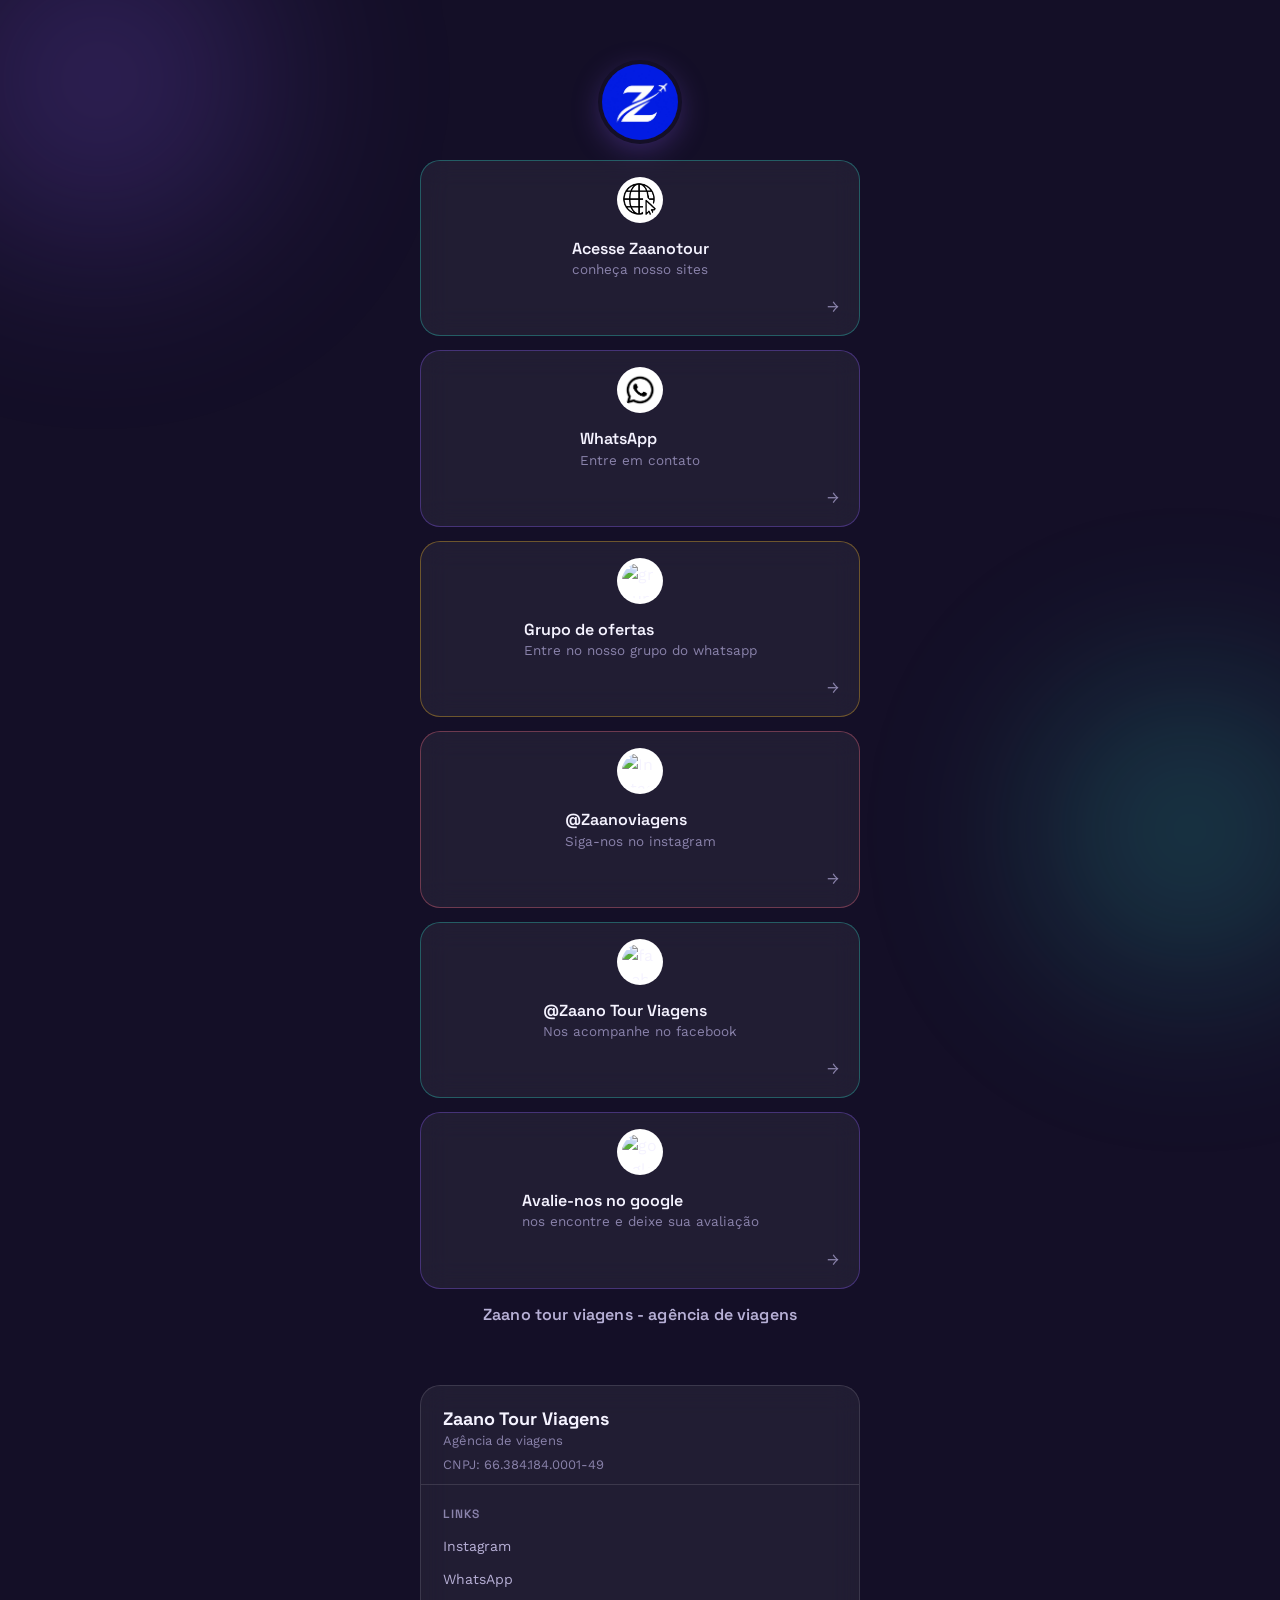
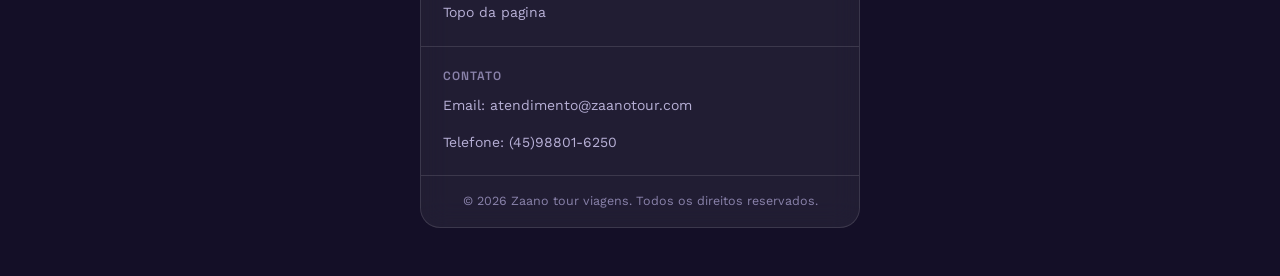
==== index.html @ cd7abbe4 "site finalizado" ====
<!DOCTYPE html>
<html lang="en">

<head>
    <meta charset="UTF-8">
    <meta name="viewport" content="width=device-width, initial-scale=1.0">
    <title>Zaano Tour Viagens</title>

    <link href="https://cdn.jsdelivr.net/npm/bootstrap@5.3.0/dist/css/bootstrap.min.css" rel="stylesheet">
    <link rel="stylesheet" href="style.css">

</head>

<body>

    <div class="links" id="inicio">

        <img src="img/zaano icon.jpeg" alt="zaano logo" class="selo">

        <a href="https://app.onertravel.com/zaanotour/home?utm_source=ig&utm_medium=social&utm_content=link_in_bio&fbclid=PAdGRleATN6O5wZG9mAmV4dG4DYWVtAjExAHNydGMGYXBwX2lkDzEyNDAyNDU3NDI4NzQxNAABpxIDRmbPThtB5eipl8vsIinsRSPO3aHTQGKEwY4M-D2jfh062pSlbNoG6eE-_aem_EDwNNfAmomAGJBdSWUB7Gg"
            class="card">
            <img src="img/site icon.png" alt="site icon" class="icone">
            <div class="conteudo">
                <h3>Acesse Zaanotour</h3>
                <p>conheça nosso sites</p>
            </div>
        </a>

        <a href="https://wa.me/message/CCKOPLDPFCYWM1" class="card">
            <img src="img/whatsapp icon.jpg" alt="whatsapp Icon" class="icone">
            <div class="conteudo">
                <h3>WhatsApp</h3>
                <p>Entre em contato</p>
            </div>
        </a>

        <a href="https://chat.whatsapp.com/Bg75UGlVXdy2I2eY4DGhUS?s=cl&p=i&mlu=0" class="card">
            <img src="img/grupo icon.png" alt="group icon" class="icone">
            <div class="conteudo">
                <h3>Grupo de ofertas</h3>
                <p>Entre no nosso grupo do whatsapp </p>
            </div>
        </a>


        <a href="https://www.instagram.com/zaanoviagens?igsh=MWJvNXU2bjh3dGgyaQ%3D%3D&utm_source=qr" class="card">
            <img src="img/instagram icon.png" alt="Instagram Icon" class="icone">
            <div class="conteudo">
                <h3>@Zaanoviagens</h3>
                <p>Siga-nos no instagram</p>
            </div>
        </a>

        <a href="https://www.facebook.com/share/18ZBUssao2/?mibextid=wwXIfr" class="card">
            <img src="img/facebook icon.png" alt="facebook icon" class="icone">
            <div class="conteudo">
                <h3>@Zaano Tour Viagens</h3>
                <p>Nos acompanhe no facebook</p>
            </div>
        </a>

        <a href="https://g.page/r/CQhop4ObD2FLEBM/review" class="card">
            <img src="img/google icon.png" alt="google icon" class="icone">
            <div class="conteudo">
                <h3>Avalie-nos no google</h3>
                <p>nos encontre e deixe sua avaliação</p>
            </div>
        </a>
    </div>

</body>

<footer>
    <div class="footer-container">

        <div class="footer-logo">
            <h2>Zaano Tour Viagens</h2>
            <p>Agência de viagens</p>
            <p>CNPJ: 66.384.184.0001-49</p>
        </div>

        <div class="footer-links">
            <h3>Links</h3>
            <ul>
                <li><a href="https://www.instagram.com/zaanoviagens?igsh=MWJvNXU2bjh3dGgyaQ%3D%3D&utm_source=qr">Instagram</a></li>
                <li><a href="https://wa.me/message/CCKOPLDPFCYWM1">WhatsApp</a></li>
                <li><a href="#inicio">Topo da pagina</a></li>
            </ul>
        </div>

        <div class="footer-contato">
            <h3>Contato</h3>
            <p>Email: atendimento@zaanotour.com</p>
            <p>Telefone: (45)98801-6250</p>
        </div>

        <div class="footer-copy">
            <p>&copy; 2026 Zaano tour viagens. Todos os direitos reservados.</p>
        </div>

    </div>
</footer>

</html>
---- style.css ----
/* =========================================================
   Murilo Ferreira — Links
   Conceito: um pequeno "hub" pessoal — céu de aurora ao fundo,
   um selo com as iniciais no topo e cartões em vidro fosco
   com brilho na cor de cada rede. Bonito e fácil de entender
   por qualquer pessoa que abrir a página.
   ========================================================= */

@import url('https://fonts.googleapis.com/css2?family=Space+Grotesk:wght@500;600;700&family=Work+Sans:wght@400;500;600&display=swap');

:root {
  /* Paleta — aurora sobre céu noturno */
  --ink: #140f27;
  --ink-2: #1c1436;
  --violet: #8b5cf6;
  --rose: #fb7185;
  --teal: #2dd4bf;
  --gold: #fbbf24;

  --text: #f5f3ff;
  --text-dim: #b7b0d6;
  --text-muted: #8a83ab;

  --glass: rgba(255, 255, 255, 0.06);
  --glass-hover: rgba(255, 255, 255, 0.1);
  --glass-border: rgba(255, 255, 255, 0.12);

  --display: 'Space Grotesk', 'Segoe UI', sans-serif;
  --body: 'Work Sans', -apple-system, BlinkMacSystemFont, sans-serif;

  --radius: 20px;
}

* {
  box-sizing: border-box;
}

html {
  scroll-behavior: smooth;
}

body {
  margin: 0;
  min-height: 100vh;
  font-family: var(--body);
  color: var(--text);
  background: var(--ink);
  padding: 64px 20px 48px;
  position: relative;
  overflow-x: hidden;
}

/* --- Céu de aurora: manchas de cor suaves e desfocadas --- */
body::before,
body::after {
  content: "";
  position: fixed;
  border-radius: 50%;
  filter: blur(90px);
  opacity: 0.35;
  z-index: 0;
  animation: drift 22s ease-in-out infinite alternate;
}

body::before {
  width: 480px;
  height: 480px;
  top: -160px;
  left: -140px;
  background: radial-gradient(circle, var(--violet), transparent 70%);
}

body::after {
  width: 420px;
  height: 420px;
  bottom: -140px;
  right: -120px;
  background: radial-gradient(circle, var(--teal), transparent 70%);
  animation-delay: -8s;
}

@keyframes drift {
  from { transform: translate(0, 0) scale(1); }
  to   { transform: translate(30px, -20px) scale(1.08); }
}

/* =========================================================
   Bloco de links
   ========================================================= */
.links {
  position: relative;
  z-index: 1;
  max-width: 440px;
  margin: 0 auto;
  display: flex;
  flex-direction: column;
  align-items: center;
  gap: 14px;
}

/* selo com iniciais, como retrato do topo */
.selo {
  width: 76px;
  height: 76px;
  border-radius: 50%;
  object-fit: cover;
  box-shadow: 0 0 0 4px var(--ink), 0 8px 30px rgba(139, 92, 246, 0.35);
  margin-bottom: 6px;
}

/* nome e subtítulo, logo abaixo do selo */
.links::after {
  content: "Zaano tour viagens - agência de viagens";
  font-family: var(--display);
  font-weight: 600;
  font-size: 16px;
  color: var(--text-dim);
  text-align: center;
  margin-bottom: 18px;
  letter-spacing: 0.01em;
}

/* --- Cartões --- */
.card {
  width: 100%;
  display: flex;
  align-items: center;
  gap: 16px;
  padding: 16px 20px;
  text-decoration: none;
  color: inherit;
  background: var(--glass);
  border: 1px solid var(--glass-border);
  border-radius: var(--radius);
  backdrop-filter: blur(14px);
  -webkit-backdrop-filter: blur(14px);
  opacity: 0;
  transform: translateY(10px);
  animation: rise 0.55s ease forwards;
  transition: background 0.2s ease, border-color 0.2s ease,
              transform 0.2s ease, box-shadow 0.2s ease;
}

.card:nth-child(2) { animation-delay: 0.08s; }
.card:nth-child(3) { animation-delay: 0.16s; }
.card:nth-child(4) { animation-delay: 0.24s; }

@keyframes rise {
  to { opacity: 1; transform: translateY(0); }
}

.card:hover,
.card:focus-visible {
  background: var(--glass-hover);
  transform: translateY(-3px);
}

.card:focus-visible {
  outline: 2px solid var(--teal);
  outline-offset: 3px;
}

/* brilho colorido de cada rede, no hover — cicla a cada 4 cards */
.card:nth-child(4n+1) { border-color: rgba(251, 113, 133, 0.35); }
.card:nth-child(4n+1):hover { box-shadow: 0 10px 30px rgba(251, 113, 133, 0.25); }

.card:nth-child(4n+2) { border-color: rgba(45, 212, 191, 0.35); }
.card:nth-child(4n+2):hover { box-shadow: 0 10px 30px rgba(45, 212, 191, 0.25); }

.card:nth-child(4n+3) { border-color: rgba(139, 92, 246, 0.35); }
.card:nth-child(4n+3):hover { box-shadow: 0 10px 30px rgba(139, 92, 246, 0.25); }

.card:nth-child(4n+4) { border-color: rgba(251, 191, 36, 0.35); }
.card:nth-child(4n+4):hover { box-shadow: 0 10px 30px rgba(251, 191, 36, 0.25); }

.icone {
  width: 46px;
  height: 46px;
  flex-shrink: 0;
  border-radius: 50%;
  object-fit: cover;
  background: #fff;
  padding: 5px;
}

.conteudo {
  display: flex;
  flex-direction: column;
  gap: 1px;
  min-width: 0;
}

.conteudo h3 {
  margin: 0;
  font-family: var(--display);
  font-weight: 600;
  font-size: 16px;
  color: var(--text);
}

.conteudo p {
  margin: 0;
  font-size: 13.5px;
  color: var(--text-muted);
  overflow: hidden;
  text-overflow: ellipsis;
  white-space: nowrap;
}

/* setinha sutil indicando que é clicável */
.card::after {
  content: "\2192";
  margin-left: auto;
  color: var(--text-muted);
  font-size: 16px;
  transition: transform 0.2s ease, color 0.2s ease;
}

.card:hover::after {
  transform: translateX(3px);
  color: var(--text);
}

/* =========================================================
   Rodapé
   ========================================================= */
footer {
  position: relative;
  z-index: 1;
  display: block;
  max-width: 440px;
  margin: 40px auto 0;
}

.footer-container {
  background: var(--glass);
  border: 1px solid var(--glass-border);
  border-radius: var(--radius);
  backdrop-filter: blur(14px);
  -webkit-backdrop-filter: blur(14px);
  overflow: hidden;
}

.footer-logo,
.footer-links,
.footer-contato {
  padding: 22px 22px 6px;
}

.footer-logo h2 {
  margin: 0 0 2px;
  font-family: var(--display);
  font-weight: 700;
  font-size: 18px;
  color: var(--text);
}

.footer-logo p {
  margin: 0 0 4px;
  font-size: 13px;
  color: var(--text-muted);
}

.footer-links,
.footer-contato {
  border-top: 1px solid var(--glass-border);
}

.footer-links h3,
.footer-contato h3 {
  margin: 0 0 12px;
  font-family: var(--display);
  font-size: 12px;
  letter-spacing: 0.08em;
  text-transform: uppercase;
  color: var(--text-muted);
  font-weight: 600;
}

.footer-links ul {
  list-style: none;
  margin: 0 0 16px;
  padding: 0;
  display: flex;
  flex-direction: column;
  gap: 9px;
}

.footer-links a {
  color: var(--text-dim);
  text-decoration: none;
  font-size: 14px;
  transition: color 0.15s ease;
}

.footer-links a:hover,
.footer-links a:focus-visible {
  color: var(--teal);
}

.footer-contato p {
  margin: 0 0 16px;
  font-size: 14px;
  color: var(--text-dim);
}

.footer-copy {
  padding: 16px 22px;
  border-top: 1px solid var(--glass-border);
  text-align: center;
}

.footer-copy p {
  margin: 0;
  font-size: 12.5px;
  color: var(--text-muted);
}

/* =========================================================
   Responsivo
   ========================================================= */
@media (max-width: 420px) {
  body { padding: 48px 16px 40px; }
  .links::before { width: 64px; height: 64px; font-size: 19px; }
  .links::after { font-size: 14.5px; }
  .card { padding: 14px 16px; gap: 12px; }
  .icone { width: 40px; height: 40px; }
  .conteudo h3 { font-size: 15px; }
  .conteudo p { font-size: 13px; }
}

@media (prefers-reduced-motion: reduce) {
  .card { animation: none; opacity: 1; transform: none; }
  body::before, body::after { animation: none; }
}
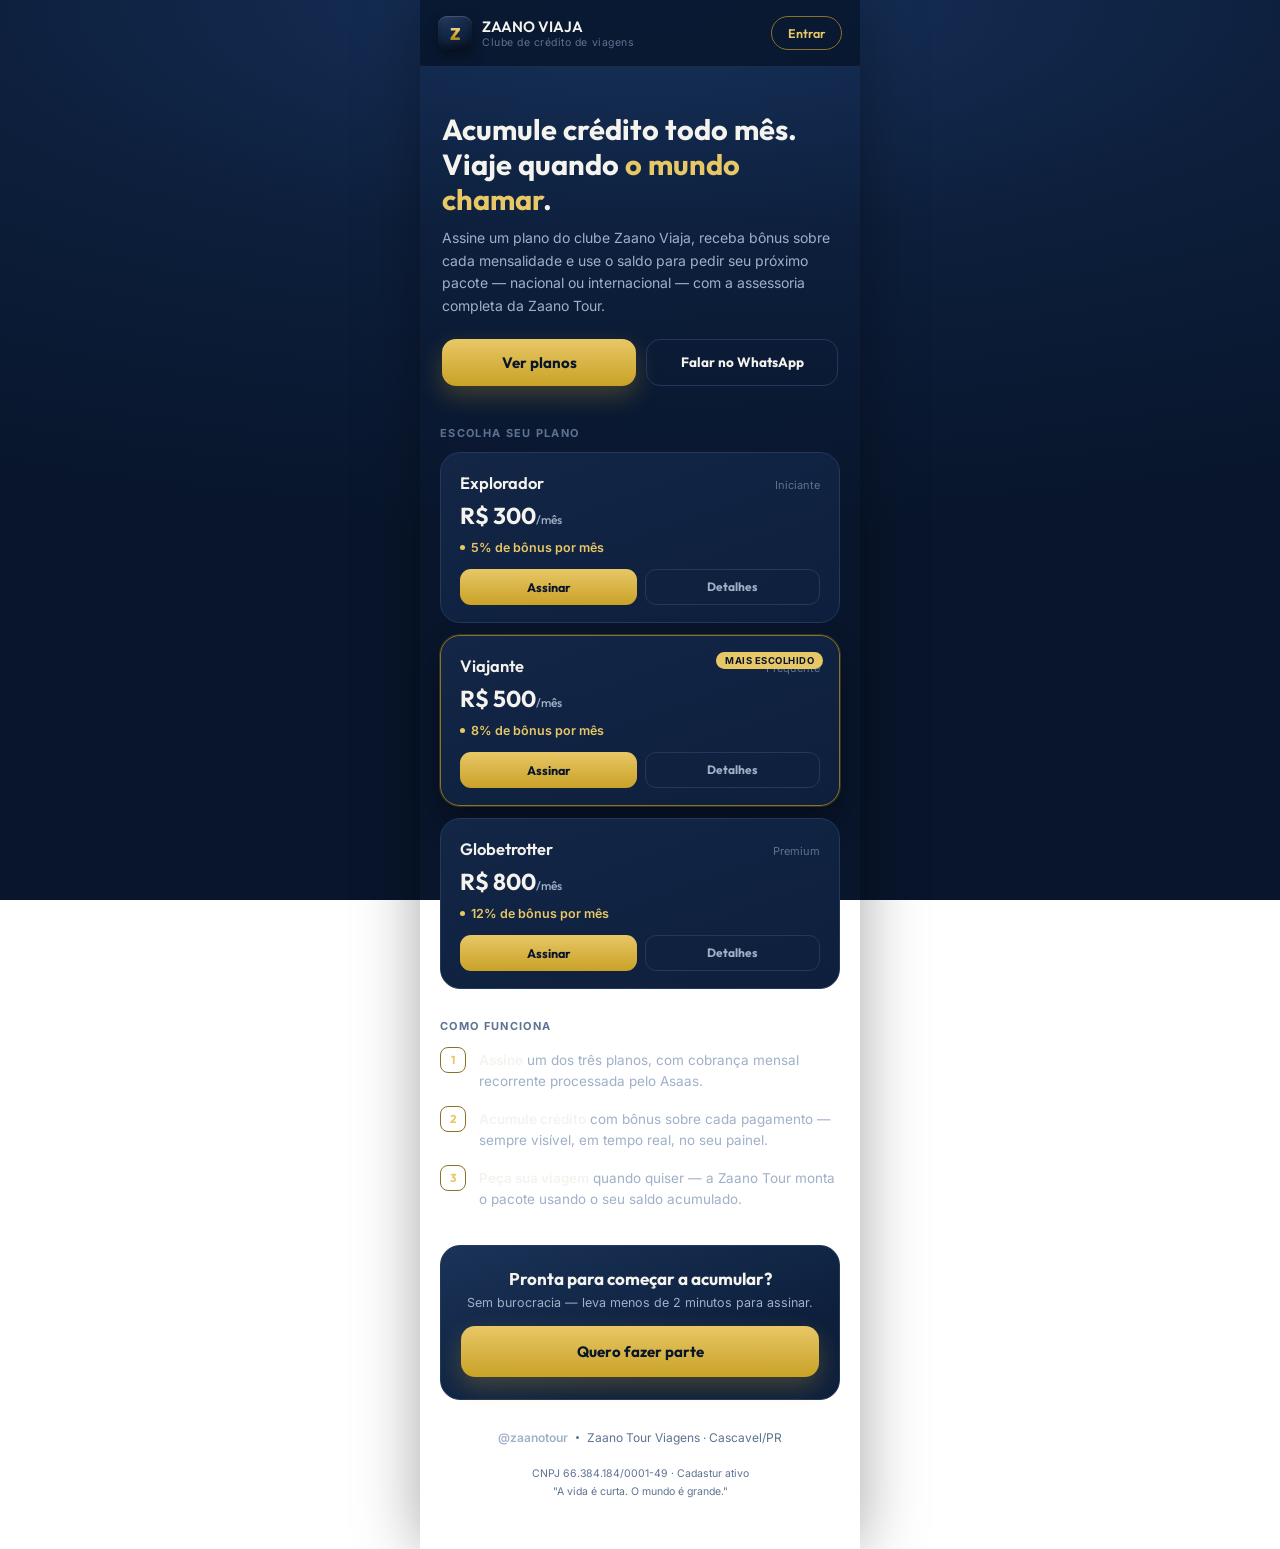
==== commit 67902329: "jorge" ====
--- a/index.html
+++ b/index.html
@@ -1,104 +1,2733 @@
 <!DOCTYPE html>
-<html lang="en">
+<html lang="pt-BR">
 
 <head>
     <meta charset="UTF-8">
-    <meta name="viewport" content="width=device-width, initial-scale=1.0">
-    <title>Zaano Tour Viagens</title>
-
-    <link href="https://cdn.jsdelivr.net/npm/bootstrap@5.3.0/dist/css/bootstrap.min.css" rel="stylesheet">
-    <link rel="stylesheet" href="style.css">
-
+    <meta name="viewport" content="width=device-width, initial-scale=1.0, viewport-fit=cover">
+    <meta name="theme-color" content="#0D1F3C">
+    <meta name="apple-mobile-web-app-capable" content="yes">
+    <meta name="apple-mobile-web-app-status-bar-style" content="black-translucent">
+    <title>Zaano Viaja — Clube de Crédito de Viagens</title>
+    <link rel="preconnect" href="https://fonts.googleapis.com">
+    <link rel="preconnect" href="https://fonts.gstatic.com" crossorigin>
+    <link
+        href="https://fonts.googleapis.com/css2?family=Outfit:wght@400;500;600;700;800&family=Inter:wght@400;500;600;700&display=swap"
+        rel="stylesheet">
+    <style>
+        /* =========================================================================
+   ZAANO VIAJA — DESIGN TOKENS
+   ========================================================================= */
+        :root {
+            --navy-deep: #08152B;
+            --navy: #0D1F3C;
+            --navy-card: #132646;
+            --navy-card-2: #1A3358;
+            --navy-elev: #1E3C67;
+            --gold: #C9A227;
+            --gold-light: #E8C766;
+            --gold-dim: #8A7226;
+            --ink: #F5F3EE;
+            --ink-muted: #9FB0C8;
+            --ink-faint: #5E7291;
+            --line: #22385C;
+            --line-soft: #1A2C4A;
+            --good: #4FBF8B;
+            --good-bg: rgba(79, 191, 139, 0.14);
+            --bad: #E08A73;
+            --bad-bg: rgba(224, 138, 115, 0.14);
+            --radius-lg: 20px;
+            --radius-md: 14px;
+            --radius-sm: 10px;
+        }
+
+        * {
+            box-sizing: border-box;
+        }
+
+        html,
+        body {
+            margin: 0;
+            padding: 0;
+        }
+
+        body {
+            background: radial-gradient(120% 60% at 50% 0%, #17325C 0%, var(--navy) 45%, var(--navy-deep) 100%);
+            background-attachment: fixed;
+            color: var(--ink);
+            font-family: 'Inter', sans-serif;
+            min-height: 100vh;
+            -webkit-font-smoothing: antialiased;
+        }
+
+        .display {
+            font-family: 'Outfit', sans-serif;
+        }
+
+        .tabular {
+            font-variant-numeric: tabular-nums;
+        }
+
+        a {
+            color: inherit;
+            text-decoration: none;
+        }
+
+        button {
+            font-family: inherit;
+        }
+
+        ::selection {
+            background: var(--gold);
+            color: var(--navy-deep);
+        }
+
+        ::-webkit-scrollbar {
+            width: 0;
+            height: 0;
+        }
+
+        .icon {
+            width: 20px;
+            height: 20px;
+            flex-shrink: 0;
+        }
+
+        .icon-sm {
+            width: 16px;
+            height: 16px;
+        }
+
+        /* =========================================================================
+   APP SHELL
+   ========================================================================= */
+        #app-shell {
+            max-width: 440px;
+            margin: 0 auto;
+            min-height: 100vh;
+            position: relative;
+            display: flex;
+            flex-direction: column;
+            box-shadow: 0 0 60px rgba(0, 0, 0, 0.35);
+        }
+
+        #view-root {
+            flex: 1;
+            padding-bottom: 18px;
+        }
+
+        #view-root.pad-tabbar {
+            padding-bottom: 100px;
+        }
+
+        .fade-in {
+            animation: fadeIn .38s cubic-bezier(.2, .7, .3, 1);
+        }
+
+        @keyframes fadeIn {
+            from {
+                opacity: 0;
+                transform: translateY(8px);
+            }
+
+            to {
+                opacity: 1;
+                transform: translateY(0);
+            }
+        }
+
+        /* =========================================================================
+   TOPBAR
+   ========================================================================= */
+        #topbar {
+            position: sticky;
+            top: 0;
+            z-index: 40;
+            display: flex;
+            align-items: center;
+            justify-content: space-between;
+            gap: 10px;
+            padding: 16px 18px;
+            background: rgba(8, 21, 43, 0.82);
+            backdrop-filter: blur(14px);
+            border-bottom: 1px solid var(--line-soft);
+        }
+
+        .tb-left {
+            display: flex;
+            align-items: center;
+            gap: 10px;
+            min-width: 0;
+        }
+
+        .tb-back {
+            width: 34px;
+            height: 34px;
+            border-radius: 10px;
+            border: 1px solid var(--line);
+            display: flex;
+            align-items: center;
+            justify-content: center;
+            color: var(--ink-muted);
+            flex-shrink: 0;
+        }
+
+        .tb-title {
+            font-family: 'Outfit';
+            font-weight: 600;
+            font-size: 15px;
+            white-space: nowrap;
+            overflow: hidden;
+            text-overflow: ellipsis;
+        }
+
+        .tb-eyebrow {
+            font-size: 10.5px;
+            color: var(--ink-faint);
+            letter-spacing: 0.05em;
+        }
+
+        .tb-right {
+            display: flex;
+            align-items: center;
+            gap: 8px;
+            flex-shrink: 0;
+        }
+
+        .tb-icon-btn {
+            width: 34px;
+            height: 34px;
+            border-radius: 10px;
+            border: 1px solid var(--line);
+            background: transparent;
+            display: flex;
+            align-items: center;
+            justify-content: center;
+            color: var(--ink-muted);
+            position: relative;
+            cursor: pointer;
+        }
+
+        .tb-icon-btn .dot {
+            position: absolute;
+            top: 6px;
+            right: 6px;
+            width: 6px;
+            height: 6px;
+            border-radius: 50%;
+            background: var(--gold-light);
+            box-shadow: 0 0 0 2px rgba(8, 21, 43, 0.9);
+        }
+
+        .tb-login-btn {
+            padding: 8px 16px;
+            border-radius: 999px;
+            border: 1px solid var(--gold-dim);
+            color: var(--gold-light);
+            font-size: 12.5px;
+            font-weight: 600;
+            font-family: 'Outfit';
+        }
+
+        .z-mark {
+            width: 34px;
+            height: 34px;
+            border-radius: 9px;
+            flex-shrink: 0;
+            display: flex;
+            align-items: center;
+            justify-content: center;
+            background: linear-gradient(155deg, #2a3f63 0%, #142A4D 40%, #0A1729 100%);
+            box-shadow: inset 0 1px 1px rgba(255, 255, 255, 0.18), inset 0 -4px 8px rgba(0, 0, 0, 0.45), 0 6px 14px rgba(0, 0, 0, 0.4);
+        }
+
+        .z-mark span {
+            font-family: 'Outfit';
+            font-weight: 800;
+            font-size: 17px;
+            background: linear-gradient(180deg, #F5E6B0 0%, var(--gold-light) 35%, var(--gold) 60%, var(--gold-dim) 100%);
+            -webkit-background-clip: text;
+            background-clip: text;
+            color: transparent;
+        }
+
+        .z-mark-lg {
+            width: 56px;
+            height: 56px;
+            border-radius: 14px;
+        }
+
+        .z-mark-lg span {
+            font-size: 28px;
+        }
+
+        /* =========================================================================
+   TYPE / SECTION HELPERS
+   ========================================================================= */
+        .section-label {
+            font-size: 11px;
+            letter-spacing: 0.12em;
+            text-transform: uppercase;
+            color: var(--ink-faint);
+            font-weight: 700;
+        }
+
+        .section-head {
+            display: flex;
+            align-items: baseline;
+            justify-content: space-between;
+            padding: 0 20px;
+            margin-bottom: 12px;
+        }
+
+        .link-sm {
+            font-size: 12px;
+            color: var(--gold-light);
+            font-weight: 600;
+        }
+
+        .muted {
+            color: var(--ink-muted);
+        }
+
+        .faint {
+            color: var(--ink-faint);
+        }
+
+        /* =========================================================================
+   BUTTONS
+   ========================================================================= */
+        .btn {
+            display: inline-flex;
+            align-items: center;
+            justify-content: center;
+            gap: 8px;
+            border: none;
+            cursor: pointer;
+            font-family: 'Outfit';
+            font-weight: 700;
+            border-radius: 14px;
+            transition: transform .12s ease, opacity .12s ease;
+        }
+
+        .btn:active {
+            transform: scale(0.98);
+        }
+
+        .btn-primary {
+            width: 100%;
+            padding: 16px;
+            background: linear-gradient(180deg, var(--gold-light), var(--gold));
+            color: var(--navy-deep);
+            font-size: 15px;
+            box-shadow: 0 10px 24px rgba(201, 162, 39, 0.28);
+        }
+
+        .btn-primary-sm {
+            padding: 10px 16px;
+            background: linear-gradient(180deg, var(--gold-light), var(--gold));
+            color: var(--navy-deep);
+            font-size: 12.5px;
+            border-radius: 11px;
+        }
+
+        .btn-ghost {
+            width: 100%;
+            padding: 14px;
+            background: transparent;
+            color: var(--ink);
+            border: 1px solid var(--line);
+            font-size: 13.5px;
+        }
+
+        .btn-ghost-sm {
+            padding: 9px 14px;
+            background: transparent;
+            color: var(--ink-muted);
+            border: 1px solid var(--line);
+            font-size: 12px;
+            border-radius: 11px;
+        }
+
+        .btn-danger-sm {
+            padding: 9px 14px;
+            background: var(--bad-bg);
+            color: var(--bad);
+            border: 1px solid rgba(224, 138, 115, 0.35);
+            font-size: 12px;
+            border-radius: 11px;
+        }
+
+        .btn-block-row {
+            padding: 0 20px;
+            display: flex;
+            flex-direction: column;
+            gap: 10px;
+        }
+
+        .btn-row {
+            display: flex;
+            gap: 8px;
+        }
+
+        /* =========================================================================
+   CARDS / LISTS
+   ========================================================================= */
+        .card {
+            border: 1px solid var(--line);
+            border-radius: var(--radius-md);
+            background: var(--navy-card);
+            padding: 16px;
+        }
+
+        .card-grad {
+            background: linear-gradient(160deg, var(--navy-card) 0%, var(--navy) 100%);
+        }
+
+        .divider {
+            height: 1px;
+            background: var(--line-soft);
+            margin: 14px 0;
+        }
+
+        .empty-state {
+            text-align: center;
+            padding: 40px 24px;
+            color: var(--ink-faint);
+            font-size: 13px;
+            line-height: 1.6;
+        }
+
+        .empty-state .icon {
+            width: 32px;
+            height: 32px;
+            margin: 0 auto 10px;
+            opacity: 0.6;
+        }
+
+        .badge {
+            display: inline-flex;
+            align-items: center;
+            gap: 5px;
+            font-size: 10.5px;
+            font-weight: 700;
+            padding: 3px 9px;
+            border-radius: 999px;
+            letter-spacing: 0.02em;
+        }
+
+        .badge-ok {
+            background: var(--good-bg);
+            color: var(--good);
+        }
+
+        .badge-late {
+            background: var(--bad-bg);
+            color: var(--bad);
+        }
+
+        .badge-gold {
+            background: rgba(201, 162, 39, 0.16);
+            color: var(--gold-light);
+        }
+
+        .badge-muted {
+            background: rgba(159, 176, 200, 0.1);
+            color: var(--ink-muted);
+        }
+
+        .avatar {
+            width: 42px;
+            height: 42px;
+            border-radius: 12px;
+            flex-shrink: 0;
+            display: flex;
+            align-items: center;
+            justify-content: center;
+            font-family: 'Outfit';
+            font-weight: 700;
+            font-size: 14px;
+            color: var(--navy-deep);
+            background: linear-gradient(160deg, var(--gold-light), var(--gold-dim));
+        }
+
+        /* =========================================================================
+   FORMS
+   ========================================================================= */
+        .field {
+            margin-bottom: 14px;
+        }
+
+        .field label {
+            display: block;
+            font-size: 11.5px;
+            font-weight: 600;
+            color: var(--ink-muted);
+            margin-bottom: 6px;
+            letter-spacing: 0.02em;
+        }
+
+        .field input,
+        .field select,
+        .field textarea {
+            width: 100%;
+            padding: 13px 14px;
+            border-radius: 12px;
+            border: 1px solid var(--line);
+            background: var(--navy-card-2);
+            color: var(--ink);
+            font-size: 14px;
+            font-family: 'Inter';
+            outline: none;
+            transition: border-color .15s;
+        }
+
+        .field input::placeholder,
+        .field textarea::placeholder {
+            color: var(--ink-faint);
+        }
+
+        .field input:focus,
+        .field select:focus,
+        .field textarea:focus {
+            border-color: var(--gold-dim);
+        }
+
+        .field textarea {
+            resize: vertical;
+            min-height: 80px;
+        }
+
+        .field-hint {
+            font-size: 11px;
+            color: var(--ink-faint);
+            margin-top: 5px;
+        }
+
+        .segmented {
+            display: flex;
+            border: 1px solid var(--line);
+            border-radius: 12px;
+            padding: 3px;
+            gap: 3px;
+            margin-bottom: 18px;
+        }
+
+        .segmented button {
+            flex: 1;
+            padding: 10px 8px;
+            border: none;
+            background: transparent;
+            color: var(--ink-faint);
+            font-family: 'Outfit';
+            font-weight: 600;
+            font-size: 12.5px;
+            border-radius: 9px;
+            cursor: pointer;
+        }
+
+        .segmented button.active {
+            background: var(--navy-elev);
+            color: var(--gold-light);
+        }
+
+        .search-bar {
+            display: flex;
+            align-items: center;
+            gap: 8px;
+            padding: 11px 14px;
+            border-radius: 12px;
+            border: 1px solid var(--line);
+            background: var(--navy-card-2);
+            margin: 0 20px 14px;
+        }
+
+        .search-bar input {
+            flex: 1;
+            border: none;
+            background: transparent;
+            color: var(--ink);
+            font-size: 13.5px;
+            outline: none;
+        }
+
+        .search-bar .icon {
+            color: var(--ink-faint);
+        }
+
+        .filter-chips {
+            display: flex;
+            gap: 8px;
+            padding: 0 20px 14px;
+            overflow-x: auto;
+        }
+
+        .chip {
+            padding: 7px 13px;
+            border-radius: 999px;
+            border: 1px solid var(--line);
+            font-size: 11.5px;
+            font-weight: 600;
+            color: var(--ink-faint);
+            white-space: nowrap;
+            cursor: pointer;
+        }
+
+        .chip.active {
+            border-color: var(--gold-dim);
+            color: var(--gold-light);
+            background: rgba(201, 162, 39, 0.1);
+        }
+
+        /* =========================================================================
+   MODAL / SHEET / TOAST
+   ========================================================================= */
+        #modal-layer {
+            position: fixed;
+            inset: 0;
+            z-index: 100;
+            display: none;
+            align-items: flex-end;
+            justify-content: center;
+        }
+
+        #modal-layer.open {
+            display: flex;
+        }
+
+        .modal-overlay {
+            position: absolute;
+            inset: 0;
+            background: rgba(4, 10, 22, 0.65);
+            backdrop-filter: blur(3px);
+            animation: fadeIn .2s;
+        }
+
+        .modal-sheet {
+            position: relative;
+            width: 100%;
+            max-width: 440px;
+            background: var(--navy);
+            border-top: 1px solid var(--line);
+            border-radius: 22px 22px 0 0;
+            padding: 10px 20px 26px;
+            max-height: 86vh;
+            overflow-y: auto;
+            animation: sheetUp .28s cubic-bezier(.2, .8, .3, 1);
+            box-shadow: 0 -20px 50px rgba(0, 0, 0, 0.45);
+        }
+
+        @keyframes sheetUp {
+            from {
+                transform: translateY(100%);
+            }
+
+            to {
+                transform: translateY(0);
+            }
+        }
+
+        .sheet-handle {
+            width: 36px;
+            height: 4px;
+            border-radius: 99px;
+            background: var(--line);
+            margin: 6px auto 16px;
+        }
+
+        .sheet-head {
+            display: flex;
+            align-items: center;
+            justify-content: space-between;
+            margin-bottom: 16px;
+        }
+
+        .sheet-title {
+            font-family: 'Outfit';
+            font-weight: 700;
+            font-size: 17px;
+        }
+
+        .sheet-close {
+            width: 30px;
+            height: 30px;
+            border-radius: 9px;
+            border: 1px solid var(--line);
+            display: flex;
+            align-items: center;
+            justify-content: center;
+            color: var(--ink-muted);
+            cursor: pointer;
+        }
+
+        #toast-container {
+            position: fixed;
+            top: 14px;
+            left: 50%;
+            transform: translateX(-50%);
+            z-index: 200;
+            display: flex;
+            flex-direction: column;
+            gap: 8px;
+            width: 100%;
+            max-width: 400px;
+            padding: 0 16px;
+        }
+
+        .toast {
+            display: flex;
+            align-items: center;
+            gap: 10px;
+            padding: 13px 16px;
+            border-radius: 13px;
+            background: #102544;
+            border: 1px solid var(--line);
+            box-shadow: 0 12px 30px rgba(0, 0, 0, 0.4);
+            font-size: 13px;
+            font-weight: 600;
+            animation: toastIn .25s ease;
+        }
+
+        .toast.ok {
+            border-color: rgba(79, 191, 139, 0.4);
+        }
+
+        .toast .icon {
+            color: var(--good);
+            flex-shrink: 0;
+        }
+
+        @keyframes toastIn {
+            from {
+                opacity: 0;
+                transform: translateY(-10px);
+            }
+
+            to {
+                opacity: 1;
+                transform: translateY(0);
+            }
+        }
+
+        .toast.leaving {
+            animation: toastOut .25s ease forwards;
+        }
+
+        @keyframes toastOut {
+            to {
+                opacity: 0;
+                transform: translateY(-10px);
+            }
+        }
+
+        /* =========================================================================
+   BOTTOM TABBAR
+   ========================================================================= */
+        #tabbar {
+            position: fixed;
+            bottom: 0;
+            left: 50%;
+            transform: translateX(-50%);
+            z-index: 40;
+            width: 100%;
+            max-width: 440px;
+            display: flex;
+            justify-content: space-around;
+            background: rgba(8, 17, 35, 0.92);
+            backdrop-filter: blur(16px);
+            border-top: 1px solid var(--line-soft);
+            padding: 10px 6px calc(14px + env(safe-area-inset-bottom));
+        }
+
+        .tab {
+            display: flex;
+            flex-direction: column;
+            align-items: center;
+            gap: 4px;
+            font-size: 10px;
+            color: var(--ink-faint);
+            font-weight: 600;
+            flex: 1;
+            position: relative;
+            cursor: pointer;
+        }
+
+        .tab.on {
+            color: var(--gold-light);
+        }
+
+        .tab .dot {
+            position: absolute;
+            top: -2px;
+            right: calc(50% - 15px);
+            width: 6px;
+            height: 6px;
+            border-radius: 50%;
+            background: var(--gold-light);
+        }
+
+        /* =========================================================================
+   PUBLIC — LANDING
+   ========================================================================= */
+        .hero {
+            padding: 30px 22px 6px;
+        }
+
+        .headline {
+            font-family: 'Outfit';
+            font-weight: 700;
+            font-size: 29px;
+            line-height: 1.2;
+            margin: 16px 0 10px;
+        }
+
+        .headline em {
+            font-style: normal;
+            color: var(--gold-light);
+        }
+
+        .lede {
+            color: var(--ink-muted);
+            font-size: 14px;
+            line-height: 1.6;
+            margin: 0 0 22px;
+        }
+
+        .hero-actions {
+            display: flex;
+            gap: 10px;
+        }
+
+        .hero-actions .btn-primary {
+            width: auto;
+            flex: 1;
+            padding: 14px;
+        }
+
+        .hero-actions .btn-ghost {
+            width: auto;
+            flex: 1;
+            padding: 12px;
+        }
+
+        .plans-wrap {
+            padding: 6px 20px 0;
+            display: flex;
+            flex-direction: column;
+            gap: 12px;
+        }
+
+        .plan-card {
+            border: 1px solid var(--line);
+            border-radius: var(--radius-lg);
+            background: linear-gradient(160deg, var(--navy-card) 0%, var(--navy) 100%);
+            padding: 19px 19px 17px;
+            position: relative;
+            overflow: hidden;
+        }
+
+        .plan-card.feat {
+            border-color: var(--gold-dim);
+            box-shadow: 0 0 0 1px rgba(201, 162, 39, 0.22), 0 16px 30px rgba(0, 0, 0, 0.35);
+        }
+
+        .plan-badge {
+            position: absolute;
+            top: 16px;
+            right: 16px;
+            font-size: 9.5px;
+            font-weight: 700;
+            letter-spacing: 0.05em;
+            color: var(--navy-deep);
+            background: var(--gold-light);
+            padding: 3px 9px;
+            border-radius: 999px;
+        }
+
+        .plan-top {
+            display: flex;
+            justify-content: space-between;
+            align-items: baseline;
+        }
+
+        .plan-name {
+            font-family: 'Outfit';
+            font-weight: 600;
+            font-size: 16.5px;
+        }
+
+        .plan-audience {
+            font-size: 11px;
+            color: var(--ink-faint);
+        }
+
+        .plan-price {
+            font-family: 'Outfit';
+            font-weight: 700;
+            font-size: 23px;
+            margin-top: 8px;
+        }
+
+        .plan-price small {
+            font-size: 12px;
+            color: var(--ink-muted);
+            font-weight: 500;
+        }
+
+        .plan-bonus {
+            display: flex;
+            align-items: center;
+            gap: 6px;
+            margin: 10px 0 14px;
+            font-size: 12.5px;
+            color: var(--gold-light);
+            font-weight: 600;
+        }
+
+        .dot-gold {
+            width: 5px;
+            height: 5px;
+            border-radius: 50%;
+            background: var(--gold-light);
+        }
+
+        .plan-actions {
+            display: flex;
+            gap: 8px;
+        }
+
+        .plan-actions .btn-primary-sm {
+            flex: 1;
+        }
+
+        .plan-actions .btn-ghost-sm {
+            flex: 1;
+        }
+
+        .how-it-works {
+            padding: 30px 20px 6px;
+        }
+
+        .steps {
+            display: flex;
+            flex-direction: column;
+            gap: 14px;
+            margin-top: 14px;
+        }
+
+        .step {
+            display: flex;
+            gap: 13px;
+            align-items: flex-start;
+        }
+
+        .step-num {
+            width: 26px;
+            height: 26px;
+            border-radius: 8px;
+            flex-shrink: 0;
+            display: flex;
+            align-items: center;
+            justify-content: center;
+            font-family: 'Outfit';
+            font-weight: 700;
+            font-size: 11.5px;
+            color: var(--gold-light);
+            border: 1px solid var(--gold-dim);
+        }
+
+        .step-txt {
+            font-size: 13.5px;
+            color: var(--ink-muted);
+            line-height: 1.55;
+            padding-top: 3px;
+        }
+
+        .step-txt b {
+            color: var(--ink);
+            font-weight: 600;
+        }
+
+        .cta-final {
+            margin: 30px 20px 6px;
+            padding: 22px 20px;
+            border-radius: 20px;
+            text-align: center;
+            background: linear-gradient(160deg, #1A3358 0%, #0D1F3C 70%);
+            border: 1px solid var(--line);
+        }
+
+        .cta-final .display {
+            font-size: 17px;
+            font-weight: 700;
+            margin-bottom: 6px;
+        }
+
+        .cta-final p {
+            font-size: 12.5px;
+            color: var(--ink-muted);
+            margin: 0 0 16px;
+        }
+
+        .contact-row {
+            display: flex;
+            align-items: center;
+            justify-content: center;
+            gap: 8px;
+            padding: 24px 22px 4px;
+            font-size: 12px;
+            color: var(--ink-faint);
+        }
+
+        .contact-row a {
+            color: var(--ink-muted);
+            font-weight: 600;
+        }
+
+        .contact-sep {
+            width: 3px;
+            height: 3px;
+            border-radius: 50%;
+            background: var(--ink-faint);
+        }
+
+        .footer-note {
+            text-align: center;
+            font-size: 10.5px;
+            color: var(--ink-faint);
+            padding: 16px 30px 30px;
+            line-height: 1.7;
+        }
+
+        /* =========================================================================
+   SIGNUP / LOGIN
+   ========================================================================= */
+        .auth-wrap {
+            padding: 24px 24px 10px;
+        }
+
+        .auth-head {
+            text-align: center;
+            margin-bottom: 26px;
+        }
+
+        .auth-head .z-mark-lg {
+            margin: 0 auto 14px;
+        }
+
+        .auth-head h1 {
+            font-family: 'Outfit';
+            font-weight: 700;
+            font-size: 20px;
+            margin: 0 0 4px;
+        }
+
+        .auth-head p {
+            font-size: 12.5px;
+            color: var(--ink-faint);
+            margin: 0;
+        }
+
+        .plan-summary {
+            display: flex;
+            align-items: center;
+            justify-content: space-between;
+            padding: 14px 16px;
+            border-radius: 14px;
+            border: 1px solid var(--gold-dim);
+            background: rgba(201, 162, 39, 0.06);
+            margin-bottom: 20px;
+        }
+
+        .plan-summary b {
+            font-family: 'Outfit';
+            display: block;
+            font-size: 14.5px;
+        }
+
+        .plan-summary span {
+            font-size: 11.5px;
+            color: var(--ink-faint);
+        }
+
+        .confirm-wrap {
+            padding: 60px 30px 30px;
+            text-align: center;
+        }
+
+        .confirm-icon {
+            width: 74px;
+            height: 74px;
+            margin: 0 auto 22px;
+            border-radius: 20px;
+            background: var(--good-bg);
+            display: flex;
+            align-items: center;
+            justify-content: center;
+        }
+
+        .confirm-icon .icon {
+            width: 36px;
+            height: 36px;
+            color: var(--good);
+        }
+
+        .confirm-wrap h1 {
+            font-family: 'Outfit';
+            font-size: 20px;
+            margin: 0 0 10px;
+        }
+
+        .confirm-wrap p {
+            font-size: 13px;
+            color: var(--ink-muted);
+            line-height: 1.6;
+            margin: 0 0 26px;
+        }
+
+        /* =========================================================================
+   CLIENT DASHBOARD
+   ========================================================================= */
+        .greet-block {
+            display: flex;
+            flex-direction: column;
+        }
+
+        .greet-hi {
+            font-size: 11px;
+            color: var(--ink-faint);
+        }
+
+        .greet-name {
+            font-family: 'Outfit';
+            font-weight: 600;
+            font-size: 15px;
+        }
+
+        .ring-wrap {
+            display: flex;
+            flex-direction: column;
+            align-items: center;
+            padding: 20px 22px 4px;
+        }
+
+        .ring {
+            width: 212px;
+            height: 212px;
+            position: relative;
+            display: flex;
+            align-items: center;
+            justify-content: center;
+        }
+
+        .ring svg {
+            transform: rotate(-90deg);
+            filter: drop-shadow(0 6px 16px rgba(201, 162, 39, 0.15));
+        }
+
+        .ring-center {
+            position: absolute;
+            text-align: center;
+        }
+
+        .ring-label {
+            font-size: 10.5px;
+            letter-spacing: 0.1em;
+            text-transform: uppercase;
+            color: var(--ink-faint);
+            font-weight: 700;
+        }
+
+        .ring-value {
+            font-family: 'Outfit';
+            font-weight: 800;
+            font-size: 29px;
+            margin: 3px 0;
+        }
+
+        .ring-sub {
+            font-size: 11.5px;
+            color: var(--gold-light);
+            font-weight: 600;
+        }
+
+        .plan-pill {
+            display: flex;
+            align-items: center;
+            justify-content: center;
+            gap: 7px;
+            margin: 14px 22px 0;
+            padding: 9px 14px;
+            border-radius: 12px;
+            border: 1px solid var(--gold-dim);
+            font-size: 12px;
+            color: var(--gold-light);
+            font-weight: 600;
+        }
+
+        .stat-row {
+            display: flex;
+            gap: 10px;
+            padding: 16px 20px 4px;
+        }
+
+        .stat-card {
+            flex: 1;
+            border: 1px solid var(--line);
+            border-radius: 14px;
+            padding: 13px 14px;
+            background: var(--navy-card);
+        }
+
+        .stat-k {
+            font-size: 10px;
+            color: var(--ink-faint);
+            text-transform: uppercase;
+            letter-spacing: 0.05em;
+            font-weight: 700;
+        }
+
+        .stat-v {
+            font-family: 'Outfit';
+            font-weight: 700;
+            font-size: 16px;
+            margin-top: 4px;
+        }
+
+        .cta-travel {
+            margin: 18px 20px 4px;
+            padding: 16px 18px;
+            border-radius: 16px;
+            background: linear-gradient(135deg, #1A3358, #0D1F3C);
+            border: 1px solid var(--line);
+            display: flex;
+            align-items: center;
+            justify-content: space-between;
+            gap: 12px;
+        }
+
+        .cta-travel div b {
+            display: block;
+            font-family: 'Outfit';
+            font-size: 14.5px;
+            font-weight: 700;
+        }
+
+        .cta-travel div span {
+            font-size: 11px;
+            color: var(--ink-muted);
+        }
+
+        .cta-travel .btn-primary-sm {
+            white-space: nowrap;
+        }
+
+        .hist-item {
+            display: flex;
+            justify-content: space-between;
+            align-items: center;
+            padding: 12px 20px;
+            border-bottom: 1px solid var(--line-soft);
+        }
+
+        .hist-item:last-child {
+            border-bottom: none;
+        }
+
+        .hist-left b {
+            display: block;
+            font-size: 13px;
+            font-weight: 600;
+        }
+
+        .hist-left span {
+            font-size: 11px;
+            color: var(--ink-faint);
+        }
+
+        .hist-right {
+            text-align: right;
+        }
+
+        .hist-right b {
+            display: block;
+            font-family: 'Outfit';
+            font-weight: 700;
+            font-size: 13.5px;
+            color: var(--good);
+        }
+
+        .hist-right span {
+            font-size: 10.5px;
+            color: var(--ink-faint);
+        }
+
+        .hist-total {
+            display: flex;
+            justify-content: space-between;
+            padding: 16px 20px;
+            margin: 0 20px 6px;
+            border-top: 1px dashed var(--line);
+        }
+
+        .notif-item {
+            display: flex;
+            gap: 12px;
+            padding: 14px 20px;
+            border-bottom: 1px solid var(--line-soft);
+            position: relative;
+        }
+
+        .notif-item.unread {
+            background: rgba(201, 162, 39, 0.045);
+        }
+
+        .notif-item:last-child {
+            border-bottom: none;
+        }
+
+        .notif-ico {
+            width: 36px;
+            height: 36px;
+            border-radius: 11px;
+            flex-shrink: 0;
+            display: flex;
+            align-items: center;
+            justify-content: center;
+        }
+
+        .notif-ico.saldo {
+            background: rgba(79, 191, 139, 0.14);
+            color: var(--good);
+        }
+
+        .notif-ico.credito {
+            background: rgba(201, 162, 39, 0.14);
+            color: var(--gold-light);
+        }
+
+        .notif-ico.oferta {
+            background: rgba(94, 145, 224, 0.14);
+            color: #7FA8E8;
+        }
+
+        .notif-body b {
+            display: block;
+            font-size: 13px;
+            font-weight: 600;
+            margin-bottom: 2px;
+        }
+
+        .notif-body p {
+            margin: 0;
+            font-size: 12px;
+            color: var(--ink-muted);
+            line-height: 1.5;
+        }
+
+        .notif-body span {
+            font-size: 10.5px;
+            color: var(--ink-faint);
+            display: block;
+            margin-top: 5px;
+        }
+
+        .notif-item.unread::after {
+            content: '';
+            position: absolute;
+            top: 18px;
+            right: 18px;
+            width: 7px;
+            height: 7px;
+            border-radius: 50%;
+            background: var(--gold-light);
+        }
+
+        .profile-head {
+            display: flex;
+            align-items: center;
+            gap: 14px;
+            padding: 22px 20px 8px;
+        }
+
+        .profile-head .avatar {
+            width: 56px;
+            height: 56px;
+            border-radius: 16px;
+            font-size: 18px;
+        }
+
+        .profile-head b {
+            font-family: 'Outfit';
+            font-size: 16.5px;
+            display: block;
+        }
+
+        .profile-head span {
+            font-size: 12px;
+            color: var(--ink-faint);
+        }
+
+        .info-row {
+            display: flex;
+            justify-content: space-between;
+            align-items: center;
+            padding: 13px 0;
+            border-bottom: 1px solid var(--line-soft);
+            font-size: 13px;
+        }
+
+        .info-row:last-child {
+            border-bottom: none;
+        }
+
+        .info-row .k {
+            color: var(--ink-faint);
+        }
+
+        .info-row .v {
+            font-weight: 600;
+        }
+
+        .lgpd-note {
+            display: flex;
+            gap: 10px;
+            padding: 14px 16px;
+            border-radius: 14px;
+            background: rgba(159, 176, 200, 0.06);
+            border: 1px solid var(--line-soft);
+            font-size: 11.5px;
+            color: var(--ink-faint);
+            line-height: 1.55;
+            margin: 18px 20px 0;
+        }
+
+        .lgpd-note .icon {
+            color: var(--ink-faint);
+            flex-shrink: 0;
+            margin-top: 1px;
+        }
+
+        .upgrade-plan-row {
+            padding: 0 20px;
+            display: flex;
+            flex-direction: column;
+            gap: 12px;
+        }
+
+        .upgrade-card {
+            border: 1px solid var(--line);
+            border-radius: 16px;
+            padding: 16px 18px;
+            background: var(--navy-card);
+            cursor: pointer;
+            transition: border-color .15s;
+        }
+
+        .upgrade-card.current {
+            opacity: 0.55;
+        }
+
+        .upgrade-card.selected {
+            border-color: var(--gold);
+            background: rgba(201, 162, 39, 0.07);
+        }
+
+        .upgrade-top {
+            display: flex;
+            justify-content: space-between;
+            align-items: center;
+        }
+
+        .upgrade-radio {
+            width: 20px;
+            height: 20px;
+            border-radius: 50%;
+            border: 2px solid var(--line);
+            flex-shrink: 0;
+            display: flex;
+            align-items: center;
+            justify-content: center;
+        }
+
+        .upgrade-radio.on {
+            border-color: var(--gold);
+        }
+
+        .upgrade-radio.on::after {
+            content: '';
+            width: 10px;
+            height: 10px;
+            border-radius: 50%;
+            background: var(--gold);
+        }
+
+        /* =========================================================================
+   ADMIN
+   ========================================================================= */
+        .kpi-row {
+            display: flex;
+            gap: 10px;
+            padding: 16px 20px 6px;
+            overflow-x: auto;
+        }
+
+        .kpi {
+            min-width: 126px;
+            border: 1px solid var(--line);
+            border-radius: 14px;
+            padding: 13px 15px;
+            background: var(--navy-card);
+            flex-shrink: 0;
+        }
+
+        .kpi-k {
+            font-size: 9.5px;
+            color: var(--ink-faint);
+            text-transform: uppercase;
+            letter-spacing: 0.05em;
+            font-weight: 700;
+        }
+
+        .kpi-v {
+            font-family: 'Outfit';
+            font-weight: 700;
+            font-size: 17px;
+            margin-top: 5px;
+        }
+
+        .kpi-v.bad {
+            color: var(--bad);
+        }
+
+        .integrations {
+            margin: 16px 20px 4px;
+            padding: 15px 16px;
+            border-radius: 16px;
+            border: 1px solid var(--line);
+            background: var(--navy-card);
+        }
+
+        .integrations-head {
+            display: flex;
+            align-items: center;
+            gap: 8px;
+            margin-bottom: 10px;
+        }
+
+        .integrations-head b {
+            font-family: 'Outfit';
+            font-size: 13px;
+            font-weight: 600;
+        }
+
+        .integ-row {
+            display: flex;
+            justify-content: space-between;
+            align-items: center;
+            padding: 8px 0;
+            font-size: 12px;
+            border-bottom: 1px solid var(--line-soft);
+        }
+
+        .integ-row:last-child {
+            border-bottom: none;
+        }
+
+        .integ-row .k {
+            display: flex;
+            align-items: center;
+            gap: 8px;
+            color: var(--ink-muted);
+        }
+
+        .quick-grid {
+            display: grid;
+            grid-template-columns: 1fr 1fr;
+            gap: 10px;
+            padding: 16px 20px 4px;
+        }
+
+        .quick-card {
+            border: 1px solid var(--line);
+            border-radius: 16px;
+            padding: 15px;
+            background: linear-gradient(160deg, var(--navy-card) 0%, var(--navy) 100%);
+            cursor: pointer;
+        }
+
+        .quick-card .icon {
+            color: var(--gold-light);
+            margin-bottom: 10px;
+        }
+
+        .quick-card b {
+            display: block;
+            font-family: 'Outfit';
+            font-size: 13px;
+            font-weight: 600;
+            margin-bottom: 2px;
+        }
+
+        .quick-card span {
+            font-size: 11px;
+            color: var(--ink-faint);
+        }
+
+        .sub-row {
+            display: flex;
+            align-items: center;
+            gap: 12px;
+            padding: 13px 20px;
+            border-bottom: 1px solid var(--line-soft);
+            cursor: pointer;
+        }
+
+        .sub-row:active {
+            background: rgba(255, 255, 255, 0.02);
+        }
+
+        .sub-info {
+            flex: 1;
+            min-width: 0;
+        }
+
+        .sub-info b {
+            display: block;
+            font-family: 'Outfit';
+            font-size: 13.5px;
+            font-weight: 600;
+        }
+
+        .sub-info span {
+            font-size: 11px;
+            color: var(--ink-faint);
+        }
+
+        .sub-right {
+            text-align: right;
+        }
+
+        .sub-right b {
+            display: block;
+            font-family: 'Outfit';
+            font-weight: 700;
+            font-size: 13px;
+        }
+
+        .list-count {
+            padding: 0 20px 10px;
+            font-size: 11.5px;
+            color: var(--ink-faint);
+        }
+
+        .detail-hero {
+            padding: 22px 20px 6px;
+            display: flex;
+            flex-direction: column;
+            align-items: center;
+            text-align: center;
+        }
+
+        .detail-hero .avatar {
+            width: 60px;
+            height: 60px;
+            border-radius: 18px;
+            font-size: 19px;
+            margin-bottom: 12px;
+        }
+
+        .detail-hero b {
+            font-family: 'Outfit';
+            font-size: 17px;
+            font-weight: 700;
+        }
+
+        .detail-hero span {
+            font-size: 12px;
+            color: var(--ink-faint);
+            margin-top: 2px;
+        }
+
+        .detail-balances {
+            display: flex;
+            gap: 10px;
+            padding: 16px 20px 4px;
+        }
+
+        .detail-bal-card {
+            flex: 1;
+            text-align: center;
+            border: 1px solid var(--line);
+            border-radius: 14px;
+            padding: 14px 10px;
+            background: var(--navy-card);
+        }
+
+        .detail-bal-card .stat-v {
+            font-size: 17px;
+        }
+
+        .offer-item {
+            border: 1px solid var(--line);
+            border-radius: 14px;
+            padding: 14px 16px;
+            margin: 0 20px 10px;
+            background: var(--navy-card);
+        }
+
+        .offer-item-top {
+            display: flex;
+            justify-content: space-between;
+            align-items: flex-start;
+            margin-bottom: 6px;
+        }
+
+        .offer-item b {
+            font-family: 'Outfit';
+            font-size: 13.5px;
+            font-weight: 600;
+        }
+
+        .offer-item p {
+            margin: 4px 0 8px;
+            font-size: 12px;
+            color: var(--ink-muted);
+            line-height: 1.5;
+        }
+
+        .offer-meta {
+            display: flex;
+            gap: 10px;
+            font-size: 10.5px;
+            color: var(--ink-faint);
+        }
+
+        .chart-card {
+            margin: 6px 20px;
+            padding: 18px 16px 10px;
+            border: 1px solid var(--line);
+            border-radius: 16px;
+            background: var(--navy-card);
+        }
+
+        .chart-legend {
+            display: flex;
+            gap: 14px;
+            margin-bottom: 16px;
+            flex-wrap: wrap;
+        }
+
+        .legend-item {
+            display: flex;
+            align-items: center;
+            gap: 6px;
+            font-size: 11px;
+            color: var(--ink-muted);
+        }
+
+        .legend-dot {
+            width: 8px;
+            height: 8px;
+            border-radius: 2px;
+        }
+
+        .bars-wrap {
+            display: flex;
+            align-items: flex-end;
+            gap: 10px;
+            height: 150px;
+            padding: 0 4px;
+        }
+
+        .bar-col {
+            flex: 1;
+            display: flex;
+            flex-direction: column;
+            align-items: center;
+            justify-content: flex-end;
+            height: 100%;
+            gap: 6px;
+        }
+
+        .bar-stack {
+            width: 100%;
+            max-width: 34px;
+            display: flex;
+            flex-direction: column-reverse;
+            border-radius: 6px 6px 3px 3px;
+            overflow: hidden;
+        }
+
+        .bar-seg {
+            width: 100%;
+        }
+
+        .bar-month {
+            font-size: 10px;
+            color: var(--ink-faint);
+            font-weight: 600;
+        }
+
+        .report-table {
+            margin: 16px 20px 6px;
+        }
+
+        .report-row {
+            display: flex;
+            align-items: center;
+            justify-content: space-between;
+            padding: 12px 0;
+            border-bottom: 1px solid var(--line-soft);
+            font-size: 12.5px;
+        }
+
+        .report-row:last-child {
+            border-bottom: none;
+        }
+
+        .report-plan {
+            display: flex;
+            align-items: center;
+            gap: 9px;
+        }
+
+        .report-plan .legend-dot {
+            width: 9px;
+            height: 9px;
+            border-radius: 3px;
+        }
+
+        .report-vals {
+            text-align: right;
+        }
+
+        .report-vals b {
+            display: block;
+            font-family: 'Outfit';
+            font-weight: 700;
+            font-size: 13px;
+        }
+
+        .report-vals span {
+            font-size: 10.5px;
+            color: var(--ink-faint);
+        }
+
+        .late-item {
+            border: 1px solid rgba(224, 138, 115, 0.3);
+            border-radius: 16px;
+            padding: 15px 16px;
+            margin: 0 20px 10px;
+            background: rgba(224, 138, 115, 0.045);
+        }
+
+        .late-top {
+            display: flex;
+            justify-content: space-between;
+            align-items: flex-start;
+            margin-bottom: 10px;
+        }
+
+        .late-top b {
+            font-family: 'Outfit';
+            font-size: 14px;
+            font-weight: 600;
+            display: block;
+        }
+
+        .late-top span {
+            font-size: 11px;
+            color: var(--ink-faint);
+        }
+
+        .late-days {
+            text-align: right;
+        }
+
+        .late-days b {
+            color: var(--bad);
+            font-family: 'Outfit';
+            font-size: 15px;
+        }
+
+        .late-days span {
+            font-size: 9.5px;
+            color: var(--ink-faint);
+            text-transform: uppercase;
+            letter-spacing: 0.03em;
+        }
+    </style>
 </head>
 
 <body>
 
-    <div class="links" id="inicio">
-
-        <img src="img/zaano icon.jpeg" alt="zaano logo" class="selo">
-
-        <a href="https://app.onertravel.com/zaanotour/home?utm_source=ig&utm_medium=social&utm_content=link_in_bio&fbclid=PAdGRleATN6O5wZG9mAmV4dG4DYWVtAjExAHNydGMGYXBwX2lkDzEyNDAyNDU3NDI4NzQxNAABpxIDRmbPThtB5eipl8vsIinsRSPO3aHTQGKEwY4M-D2jfh062pSlbNoG6eE-_aem_EDwNNfAmomAGJBdSWUB7Gg"
-            class="card">
-            <img src="img/site icon.png" alt="site icon" class="icone">
-            <div class="conteudo">
-                <h3>Acesse Zaanotour</h3>
-                <p>conheça nosso sites</p>
-            </div>
-        </a>
-
-        <a href="https://wa.me/message/CCKOPLDPFCYWM1" class="card">
-            <img src="img/whatsapp icon.jpg" alt="whatsapp Icon" class="icone">
-            <div class="conteudo">
-                <h3>WhatsApp</h3>
-                <p>Entre em contato</p>
-            </div>
-        </a>
-
-        <a href="https://chat.whatsapp.com/Bg75UGlVXdy2I2eY4DGhUS?s=cl&p=i&mlu=0" class="card">
-            <img src="img/grupo icon.png" alt="group icon" class="icone">
-            <div class="conteudo">
-                <h3>Grupo de ofertas</h3>
-                <p>Entre no nosso grupo do whatsapp </p>
-            </div>
-        </a>
-
-
-        <a href="https://www.instagram.com/zaanoviagens?igsh=MWJvNXU2bjh3dGgyaQ%3D%3D&utm_source=qr" class="card">
-            <img src="img/instagram icon.png" alt="Instagram Icon" class="icone">
-            <div class="conteudo">
-                <h3>@Zaanoviagens</h3>
-                <p>Siga-nos no instagram</p>
-            </div>
-        </a>
-
-        <a href="https://www.facebook.com/share/18ZBUssao2/?mibextid=wwXIfr" class="card">
-            <img src="img/facebook icon.png" alt="facebook icon" class="icone">
-            <div class="conteudo">
-                <h3>@Zaano Tour Viagens</h3>
-                <p>Nos acompanhe no facebook</p>
-            </div>
-        </a>
-
-        <a href="https://g.page/r/CQhop4ObD2FLEBM/review" class="card">
-            <img src="img/google icon.png" alt="google icon" class="icone">
-            <div class="conteudo">
-                <h3>Avalie-nos no google</h3>
-                <p>nos encontre e deixe sua avaliação</p>
-            </div>
-        </a>
+    <div id="app-shell">
+        <div id="topbar"></div>
+        <div id="view-root"></div>
+        <div id="tabbar"></div>
     </div>
 
+    <div id="modal-layer">
+        <div class="modal-overlay" onclick="closeModal()"></div>
+        <div class="modal-sheet" id="modal-sheet"></div>
+    </div>
+
+    <div id="toast-container"></div>
+
+    <script>
+        /* =========================================================================
+           ZAANO VIAJA — MOCK DATA LAYER
+           Tudo neste bloco representa dados que, na versão final, virão de uma API.
+           As funções de acesso (getPlans, getClient, getSubscribers, etc.) já
+           isolam essa fonte — trocar o mock por fetch() reais não deve exigir
+           mudanças nas telas.
+           ========================================================================= */
+
+        const PLANS = [
+            { id: 'explorador', name: 'Explorador', price: 300, bonusPct: 5, audience: 'Iniciante' },
+            { id: 'viajante', name: 'Viajante', price: 500, bonusPct: 8, audience: 'Frequente', featured: true },
+            { id: 'globetrotter', name: 'Globetrotter', price: 800, bonusPct: 12, audience: 'Premium' },
+        ];
+        const PLAN_COLOR = { explorador: '#7FA8E8', viajante: '#E8C766', globetrotter: '#4FBF8B' };
+
+        let CLIENT = {
+            id: 1,
+            name: 'Camila Duarte',
+            email: 'camila.duarte@email.com',
+            whatsapp: '(45) 99999-1234',
+            planId: 'viajante',
+            since: 'jan/2025',
+            renewalDate: '14/08/2026',
+            balance: 4320,
+            bonusTotal: 320,
+            history: [
+                { id: 1, label: 'Mensalidade · Julho', date: '14/07/2026', amount: 500, bonus: 40 },
+                { id: 2, label: 'Mensalidade · Junho', date: '14/06/2026', amount: 500, bonus: 40 },
+                { id: 3, label: 'Mensalidade · Maio', date: '14/05/2026', amount: 500, bonus: 40 },
+                { id: 4, label: 'Mensalidade · Abril', date: '14/04/2026', amount: 500, bonus: 40 },
+                { id: 5, label: 'Mensalidade · Março', date: '14/03/2026', amount: 500, bonus: 40 },
+                { id: 6, label: 'Mensalidade · Fevereiro', date: '14/02/2026', amount: 500, bonus: 40 },
+            ],
+            notifications: [
+                { id: 1, type: 'saldo', title: 'Seu saldo cresceu!', body: 'Você já acumulou R$ 4.320 em crédito Zaano Viaja.', date: '28/07/2026', read: true },
+                { id: 2, type: 'credito', title: 'Pagamento confirmado', body: 'Recebemos sua mensalidade de julho. Bônus de R$ 40 já está disponível no seu saldo.', date: '14/07/2026', read: true },
+                { id: 3, type: 'oferta', title: 'Nova oferta: Bariloche', body: 'Pacotes para Bariloche com condições especiais para assinantes Viajante e Globetrotter.', date: '02/07/2026', read: false },
+                { id: 4, type: 'oferta', title: 'Última chamada: Fernando de Noronha', body: 'Vagas limitadas para o pacote de setembro. Fale com a Zaano Tour.', date: '20/06/2026', read: false },
+                { id: 5, type: 'credito', title: 'Pagamento confirmado', body: 'Recebemos sua mensalidade de junho. Bônus de R$ 40 já está disponível no seu saldo.', date: '14/06/2026', read: true },
+            ],
+        };
+
+        let SUBSCRIBERS = [
+            { id: 1, name: 'Camila Duarte', email: 'camila.duarte@email.com', planId: 'viajante', since: 'jan/2025', status: 'ok', balance: 4320, bonusTotal: 320, lastPayment: '14/07/2026' },
+            { id: 2, name: 'Rafael Monteiro', email: 'rafael.monteiro@email.com', planId: 'globetrotter', since: 'mar/2024', status: 'ok', balance: 11040, bonusTotal: 1180, lastPayment: '11/07/2026' },
+            { id: 3, name: 'Bianca Ferreira', email: 'bianca.ferreira@email.com', planId: 'explorador', since: 'jun/2025', status: 'late', balance: 890, bonusTotal: 40, lastPayment: '20/06/2026', daysLate: 12 },
+            { id: 4, name: 'Henrique Alves', email: 'henrique.alves@email.com', planId: 'viajante', since: 'fev/2025', status: 'ok', balance: 5680, bonusTotal: 420, lastPayment: '09/07/2026' },
+            { id: 5, name: 'Larissa Prado', email: 'larissa.prado@email.com', planId: 'globetrotter', since: 'set/2023', status: 'ok', balance: 18200, bonusTotal: 1960, lastPayment: '05/07/2026' },
+            { id: 6, name: 'Diego Martins', email: 'diego.martins@email.com', planId: 'explorador', since: 'nov/2025', status: 'ok', balance: 610, bonusTotal: 30, lastPayment: '15/07/2026' },
+            { id: 7, name: 'Fernanda Ribas', email: 'fernanda.ribas@email.com', planId: 'viajante', since: 'ago/2025', status: 'late', balance: 2100, bonusTotal: 160, lastPayment: '25/06/2026', daysLate: 5 },
+            { id: 8, name: 'Thiago Souza', email: 'thiago.souza@email.com', planId: 'explorador', since: 'jul/2025', status: 'ok', balance: 780, bonusTotal: 35, lastPayment: '13/07/2026' },
+            { id: 9, name: 'Patrícia Nunes', email: 'patricia.nunes@email.com', planId: 'globetrotter', since: 'jan/2024', status: 'ok', balance: 14320, bonusTotal: 1540, lastPayment: '08/07/2026' },
+            { id: 10, name: 'Eduardo Lima', email: 'eduardo.lima@email.com', planId: 'viajante', since: 'mai/2025', status: 'ok', balance: 3480, bonusTotal: 260, lastPayment: '17/07/2026' },
+            { id: 11, name: 'Juliana Castro', email: 'juliana.castro@email.com', planId: 'explorador', since: 'abr/2025', status: 'late', balance: 420, bonusTotal: 20, lastPayment: '02/06/2026', daysLate: 20 },
+            { id: 12, name: 'Marcos Vinícius', email: 'marcos.vinicius@email.com', planId: 'globetrotter', since: 'dez/2024', status: 'ok', balance: 9560, bonusTotal: 1020, lastPayment: '19/07/2026' },
+        ];
+
+        let OFFERS = [
+            { id: 1, title: 'Bariloche no inverno', body: 'Pacotes com condições especiais para assinantes Viajante e Globetrotter, com assessoria completa da Zaano Tour.', audience: 'Viajante e Globetrotter', date: '02/07/2026', reach: 8 },
+            { id: 2, title: 'Fernando de Noronha — vagas limitadas', body: 'Últimas vagas para o pacote de setembro. Chamada especial para todo o clube.', audience: 'Todos os assinantes', date: '20/06/2026', reach: 12 },
+        ];
+
+        const REVENUE_HISTORY = {
+            months: ['Mar', 'Abr', 'Mai', 'Jun', 'Jul', 'Ago'],
+            totals: [5100, 5400, 5800, 6000, 6200, 6400],
+        };
+        const PLAN_MIX = { explorador: 0.1875, viajante: 0.3125, globetrotter: 0.5 };
+
+        /* ---- Funções de acesso aos dados (trocar o corpo por chamadas de API) ---- */
+        function getPlans() { return PLANS; }
+        function getPlan(id) { return PLANS.find(p => p.id === id); }
+        function getClient() { return CLIENT; }
+        function getSubscribers() { return SUBSCRIBERS; }
+        function getSubscriber(id) { return SUBSCRIBERS.find(s => s.id === Number(id)); }
+        function getOffers() { return OFFERS; }
+
+        function adminKPIs() {
+            const active = SUBSCRIBERS.length;
+            const monthlyRevenue = SUBSCRIBERS.reduce((sum, s) => sum + getPlan(s.planId).price, 0);
+            const totalBalance = SUBSCRIBERS.reduce((sum, s) => sum + s.balance, 0);
+            const late = SUBSCRIBERS.filter(s => s.status === 'late').length;
+            return { active, monthlyRevenue, totalBalance, late };
+        }
+
+        /* =========================================================================
+           ESTADO GLOBAL
+           ========================================================================= */
+        let STATE = {
+            session: null,       // { role: 'client' | 'admin' }
+            loginRole: 'client',
+            subFilter: 'todos',
+            subSearch: '',
+        };
+
+        /* =========================================================================
+           UTILITÁRIOS
+           ========================================================================= */
+        function fmtBRL(n) {
+            return n.toLocaleString('pt-BR', { style: 'currency', currency: 'BRL', maximumFractionDigits: 0 });
+        }
+        function initials(name) {
+            return name.split(' ').filter(Boolean).slice(0, 2).map(w => w[0]).join('').toUpperCase();
+        }
+        function whatsappLink(msg) {
+            return 'https://wa.me/5545999999999?text=' + encodeURIComponent(msg);
+        }
+        function toast(msg) {
+            const el = document.createElement('div');
+            el.className = 'toast ok';
+            el.innerHTML = icon('check') + '<span>' + msg + '</span>';
+            document.getElementById('toast-container').appendChild(el);
+            setTimeout(() => { el.classList.add('leaving'); setTimeout(() => el.remove(), 250); }, 2600);
+        }
+        function openModal(title, bodyHTML) {
+            document.getElementById('modal-sheet').innerHTML =
+                '<div class="sheet-handle"></div>' +
+                '<div class="sheet-head"><div class="sheet-title">' + title + '</div>' +
+                '<div class="sheet-close" onclick="closeModal()">' + icon('back', 18) + '</div></div>' +
+                bodyHTML;
+            document.getElementById('modal-layer').classList.add('open');
+        }
+        function closeModal() { document.getElementById('modal-layer').classList.remove('open'); }
+
+        /* =========================================================================
+           ÍCONES (SVG inline, minimalistas)
+           ========================================================================= */
+        const ICON_PATHS = {
+            home: '<path d="M4 11 12 4l8 7"/><path d="M6 10v9h4.5v-5.5h3V19H18v-9"/>',
+            history: '<circle cx="12" cy="12" r="8.2"/><path d="M12 7.8v4.6l3.2 2"/>',
+            bell: '<path d="M6.2 9.2a5.8 5.8 0 0 1 11.6 0c0 4.8 1.8 6 1.8 6H4.4s1.8-1.2 1.8-6Z"/><path d="M9.8 19.4a2.3 2.3 0 0 0 4.4 0"/>',
+            user: '<circle cx="12" cy="8.2" r="3.4"/><path d="M5 19.6c1.1-4 3.8-6 7-6s5.9 2 7 6"/>',
+            grid: '<rect x="4" y="4" width="7" height="7" rx="1.6"/><rect x="13" y="4" width="7" height="7" rx="1.6"/><rect x="4" y="13" width="7" height="7" rx="1.6"/><rect x="13" y="13" width="7" height="7" rx="1.6"/>',
+            users: '<circle cx="8.7" cy="8.3" r="3"/><path d="M3 19c.8-3.5 3-5.2 5.7-5.2s4.9 1.7 5.7 5.2"/><circle cx="16.8" cy="9" r="2.3"/><path d="M15.2 13.9c2.3.3 3.8 1.8 4.4 4.3"/>',
+            megaphone: '<path d="M4 9.5v5h3l7.5 4V5.5L7 9.5H4Z"/><path d="M17.3 8.4a3.6 3.6 0 0 1 0 7.2"/>',
+            chart: '<rect x="4" y="12.5" width="3.6" height="7.5" rx="0.8"/><rect x="10.2" y="7.5" width="3.6" height="12.5" rx="0.8"/><rect x="16.4" y="3.5" width="3.6" height="16.5" rx="0.8"/>',
+            alert: '<path d="M12 3.8 2.6 20.2h18.8L12 3.8Z"/><path d="M12 10v4"/><circle cx="12" cy="16.7" r="0.9" fill="currentColor" stroke="none"/>',
+            back: '<path d="M15 5 8 12l7 7"/>',
+            plus: '<path d="M12 5v14M5 12h14"/>',
+            whatsapp: '<path d="M12 3.2a8.8 8.8 0 0 0-7.6 13.2L3.2 20.8l4.6-1.2A8.8 8.8 0 1 0 12 3.2Z"/><path d="M8.3 9.3c.3 3.1 2.6 5.4 5.7 5.7"/>',
+            check: '<path d="M4.5 12.5 9 17l10.5-11"/>',
+            search: '<circle cx="10.4" cy="10.4" r="6.4"/><path d="M19.6 19.6 15.3 15.3"/>',
+            logout: '<path d="M9 4.5H5v15h4"/><path d="M15 8l4 4-4 4"/><path d="M19 12H9"/>',
+            chevron: '<path d="M9 6l6 6-6 6"/>',
+            compass: '<circle cx="12" cy="12" r="8.5"/><path d="M15 9l-2 6-4-2 2-6 4 2Z"/>',
+            wallet: '<rect x="3.5" y="6.5" width="17" height="12" rx="2.4"/><path d="M16 12.3h3"/><path d="M3.5 9.5h17"/>',
+            gift: '<rect x="4" y="9.5" width="16" height="10" rx="1.6"/><path d="M4 13h16"/><path d="M12 9.5V20"/><path d="M12 9.5c-1-3-4.4-3.4-4.4-1.1C7.6 9.9 9.6 9.5 12 9.5Z"/><path d="M12 9.5c1-3 4.4-3.4 4.4-1.1 0 1.5-2 1.1-4.4 1.1Z"/>',
+            shield: '<path d="M12 3.4 5 6v6c0 4.6 3 7.6 7 8.6 4-1 7-4 7-8.6V6l-7-2.6Z"/><path d="M9 12l2 2 4-4.4"/>',
+        };
+        function icon(name, size, cls) {
+            size = size || 20;
+            return '<svg class="icon ' + (cls || '') + '" style="width:' + size + 'px;height:' + size + 'px" viewBox="0 0 24 24" fill="none" stroke="currentColor" stroke-width="1.7" stroke-linecap="round" stroke-linejoin="round">' + (ICON_PATHS[name] || '') + '</svg>';
+        }
+
+        /* =========================================================================
+           ROTEADOR
+           ========================================================================= */
+        function navigate(hash) { location.hash = hash; }
+
+        function render() {
+            let path = (location.hash || '#/').slice(1);
+            if (path === '') path = '/';
+            const segs = path.split('/').filter(Boolean);
+
+            if (segs[0] === 'cliente' && (!STATE.session || STATE.session.role !== 'client')) { location.hash = '#/login'; return; }
+            if (segs[0] === 'admin' && (!STATE.session || STATE.session.role !== 'admin')) { location.hash = '#/login'; return; }
+
+            let html = '';
+            let tab = null;
+            let topCtx = { mode: 'public' };
+            const root = document.getElementById('view-root');
+            root.classList.remove('pad-tabbar');
+
+            if (segs.length === 0) {
+                html = viewLanding();
+                topCtx = { mode: 'public' };
+            } else if (segs[0] === 'assinar') {
+                if (segs[1] === 'confirmacao') { html = viewSignupConfirm(); topCtx = { mode: 'blank', title: 'Assinatura' }; }
+                else { html = viewSignup(segs[1]); topCtx = { mode: 'blank', title: 'Assinar plano', back: '#/' }; }
+            } else if (segs[0] === 'login') {
+                html = viewLogin();
+                topCtx = { mode: 'blank', title: 'Entrar', back: '#/' };
+            } else if (segs[0] === 'cliente') {
+                tab = 'client'; root.classList.add('pad-tabbar');
+                if (segs.length === 1) { html = viewClientDashboard(); topCtx = { mode: 'client-home' }; }
+                else if (segs[1] === 'historico') { html = viewClientHistory(); topCtx = { mode: 'blank', title: 'Histórico de pagamentos', back: '#/cliente' }; }
+                else if (segs[1] === 'upgrade') { html = viewClientUpgrade(); topCtx = { mode: 'blank', title: 'Fazer upgrade', back: '#/cliente' }; }
+                else if (segs[1] === 'notificacoes') { html = viewClientNotifications(); topCtx = { mode: 'blank', title: 'Notificações', back: '#/cliente' }; }
+                else if (segs[1] === 'perfil') { html = viewClientProfile(); topCtx = { mode: 'blank', title: 'Meu perfil', back: '#/cliente' }; }
+                else { html = view404(); topCtx = { mode: 'blank', title: '', back: '#/cliente' }; }
+            } else if (segs[0] === 'admin') {
+                tab = 'admin'; root.classList.add('pad-tabbar');
+                if (segs.length === 1) { html = viewAdminDashboard(); topCtx = { mode: 'admin-home' }; }
+                else if (segs[1] === 'assinantes' && segs.length === 2) { html = viewAdminSubscribers(); topCtx = { mode: 'blank', title: 'Assinantes', back: '#/admin' }; }
+                else if (segs[1] === 'assinantes' && segs[2]) { html = viewAdminSubscriberDetail(segs[2]); topCtx = { mode: 'blank', title: 'Detalhes do assinante', back: '#/admin/assinantes' }; }
+                else if (segs[1] === 'ofertas') { html = viewAdminOffers(); topCtx = { mode: 'blank', title: 'Notificações e ofertas', back: '#/admin' }; }
+                else if (segs[1] === 'relatorio') { html = viewAdminReport(); topCtx = { mode: 'blank', title: 'Relatório de receita', back: '#/admin' }; }
+                else if (segs[1] === 'inadimplencia') { html = viewAdminDelinquency(); topCtx = { mode: 'blank', title: 'Gestão de inadimplência', back: '#/admin' }; }
+                else { html = view404(); topCtx = { mode: 'blank', title: '', back: '#/admin' }; }
+            } else {
+                html = view404();
+            }
+
+            root.innerHTML = '<div class="fade-in">' + html + '</div>';
+            renderTopbar(topCtx);
+            renderTabbar(tab, segs);
+            window.scrollTo(0, 0);
+        }
+
+        /* =========================================================================
+           TOPBAR / TABBAR
+           ========================================================================= */
+        function renderTopbar(ctx) {
+            const bar = document.getElementById('topbar');
+            if (ctx.mode === 'public') {
+                bar.innerHTML =
+                    '<div class="tb-left"><div class="z-mark"><span>Z</span></div><div><div class="tb-title">ZAANO VIAJA</div><div class="tb-eyebrow">Clube de crédito de viagens</div></div></div>' +
+                    '<a class="tb-login-btn" href="#/login">Entrar</a>';
+            } else if (ctx.mode === 'client-home') {
+                const c = getClient();
+                const unread = c.notifications.filter(n => !n.read).length;
+                bar.innerHTML =
+                    '<div class="tb-left"><div class="z-mark"><span>Z</span></div><div class="greet-block"><span class="greet-hi">Bem-vinda de volta</span><span class="greet-name">' + c.name.split(' ')[0] + '</span></div></div>' +
+                    '<div class="tb-right"><a class="tb-icon-btn" href="#/cliente/notificacoes">' + icon('bell', 18) + (unread ? '<span class="dot"></span>' : '') + '</a></div>';
+            } else if (ctx.mode === 'admin-home') {
+                bar.innerHTML =
+                    '<div class="tb-left"><div class="z-mark"><span>Z</span></div><div class="greet-block"><span class="greet-hi">Painel administrativo</span><span class="greet-name">José Henrique</span></div></div>' +
+                    '<div class="tb-right"><div class="tb-icon-btn" onclick="doLogout()">' + icon('logout', 18) + '</div></div>';
+            } else {
+                bar.innerHTML =
+                    '<div class="tb-left">' + (ctx.back ? '<a class="tb-back" href="' + ctx.back + '">' + icon('back', 18) + '</a>' : '') +
+                    '<div class="tb-title">' + (ctx.title || '') + '</div></div>' +
+                    '<div class="tb-right">' + ((STATE.session) ? '<div class="tb-icon-btn" onclick="doLogout()">' + icon('logout', 18) + '</div>' : '') + '</div>';
+            }
+        }
+
+        const CLIENT_TABS = [
+            { seg: '', label: 'Início', ico: 'home', href: '#/cliente' },
+            { seg: 'historico', label: 'Histórico', ico: 'history', href: '#/cliente/historico' },
+            { seg: 'notificacoes', label: 'Avisos', ico: 'bell', href: '#/cliente/notificacoes' },
+            { seg: 'perfil', label: 'Perfil', ico: 'user', href: '#/cliente/perfil' },
+        ];
+        const ADMIN_TABS = [
+            { seg: '', label: 'Painel', ico: 'grid', href: '#/admin' },
+            { seg: 'assinantes', label: 'Assinantes', ico: 'users', href: '#/admin/assinantes' },
+            { seg: 'ofertas', label: 'Ofertas', ico: 'megaphone', href: '#/admin/ofertas' },
+            { seg: 'relatorio', label: 'Relatório', ico: 'chart', href: '#/admin/relatorio' },
+            { seg: 'inadimplencia', label: 'Atrasos', ico: 'alert', href: '#/admin/inadimplencia' },
+        ];
+        function renderTabbar(tab, segs) {
+            const bar = document.getElementById('tabbar');
+            if (!tab) { bar.innerHTML = ''; bar.style.display = 'none'; return; }
+            bar.style.display = 'flex';
+            const tabs = tab === 'client' ? CLIENT_TABS : ADMIN_TABS;
+            const active = segs[1] || '';
+            const unread = tab === 'client' ? getClient().notifications.filter(n => !n.read).length : 0;
+            bar.innerHTML = tabs.map(t => {
+                const on = t.seg === active;
+                const showDot = tab === 'client' && t.seg === 'notificacoes' && unread > 0;
+                return '<a class="tab ' + (on ? 'on' : '') + '" href="' + t.href + '">' + icon(t.ico, 20) + (showDot ? '<span class="dot"></span>' : '') + '<span>' + t.label + '</span></a>';
+            }).join('');
+        }
+
+        /* =========================================================================
+           VIEW — 404
+           ========================================================================= */
+        function view404() {
+            return '<div class="empty-state">' + icon('compass', 32) + '<div>Essa tela ainda não existe por aqui.</div></div>';
+        }
+
+        /* =========================================================================
+           VIEW — LANDING (público, sem login)
+           ========================================================================= */
+        function viewLanding() {
+            const plans = getPlans();
+            return `
+  <div class="hero">
+    <h1 class="headline">Acumule crédito todo mês.<br>Viaje quando <em>o mundo chamar</em>.</h1>
+    <p class="lede">Assine um plano do clube Zaano Viaja, receba bônus sobre cada mensalidade e use o saldo para pedir seu próximo pacote — nacional ou internacional — com a assessoria completa da Zaano Tour.</p>
+    <div class="hero-actions">
+      <button class="btn btn-primary" onclick="document.getElementById('planos-section').scrollIntoView({behavior:'smooth'})">Ver planos</button>
+      <a class="btn btn-ghost" href="${whatsappLink('Olá! Quero saber mais sobre o clube Zaano Viaja.')}" target="_blank">Falar no WhatsApp</a>
+    </div>
+  </div>
+
+  <div id="planos-section" class="how-it-works" style="padding-top:34px;">
+    <div class="section-label">Escolha seu plano</div>
+  </div>
+  <div class="plans-wrap">
+    ${plans.map(p => `
+      <div class="plan-card ${p.featured ? 'feat' : ''}">
+        ${p.featured ? '<div class="plan-badge">MAIS ESCOLHIDO</div>' : ''}
+        <div class="plan-top"><span class="plan-name">${p.name}</span><span class="plan-audience">${p.audience}</span></div>
+        <div class="plan-price">${fmtBRL(p.price)}<small>/mês</small></div>
+        <div class="plan-bonus"><span class="dot-gold"></span>${p.bonusPct}% de bônus por mês</div>
+        <div class="plan-actions">
+          <a class="btn btn-primary-sm" href="#/assinar/${p.id}">Assinar</a>
+          <button class="btn btn-ghost-sm" onclick="openPlanInfo('${p.id}')">Detalhes</button>
+        </div>
+      </div>
+    `).join('')}
+  </div>
+
+  <div class="how-it-works">
+    <div class="section-label">Como funciona</div>
+    <div class="steps">
+      <div class="step"><div class="step-num">1</div><div class="step-txt"><b>Assine</b> um dos três planos, com cobrança mensal recorrente processada pelo Asaas.</div></div>
+      <div class="step"><div class="step-num">2</div><div class="step-txt"><b>Acumule crédito</b> com bônus sobre cada pagamento — sempre visível, em tempo real, no seu painel.</div></div>
+      <div class="step"><div class="step-num">3</div><div class="step-txt"><b>Peça sua viagem</b> quando quiser — a Zaano Tour monta o pacote usando o seu saldo acumulado.</div></div>
+    </div>
+  </div>
+
+  <div class="cta-final">
+    <div class="display">Pronta para começar a acumular?</div>
+    <p>Sem burocracia — leva menos de 2 minutos para assinar.</p>
+    <a class="btn btn-primary" href="#/assinar/viajante">Quero fazer parte</a>
+  </div>
+
+  <div class="contact-row">
+    <a href="https://instagram.com/zaanotour" target="_blank">@zaanotour</a>
+    <span class="contact-sep"></span>
+    <span>Zaano Tour Viagens · Cascavel/PR</span>
+  </div>
+  <div class="footer-note">CNPJ 66.384.184/0001-49 · Cadastur ativo<br>"A vida é curta. O mundo é grande."</div>
+  `;
+        }
+        function openPlanInfo(id) {
+            const p = getPlan(id);
+            openModal(p.name, `
+    <div class="plan-summary" style="margin-bottom:16px;">
+      <div><b>${fmtBRL(p.price)}/mês</b><span>Bônus de ${p.bonusPct}% sobre cada mensalidade</span></div>
+      <span class="badge badge-gold">${p.audience}</span>
+    </div>
+    <p class="muted" style="font-size:13px; line-height:1.6; margin:0 0 20px;">
+      O crédito acumulado, incluindo o bônus, fica disponível no seu painel do Zaano Viaja e pode ser usado a qualquer momento para solicitar pacotes de viagem nacionais ou internacionais junto à Zaano Tour.
+    </p>
+    <a class="btn btn-primary" href="#/assinar/${p.id}" onclick="closeModal()">Assinar ${p.name}</a>
+  `);
+        }
+
+        /* =========================================================================
+           VIEW — SIGNUP (adesão)
+           ========================================================================= */
+        function viewSignup(planId) {
+            const plan = getPlan(planId) || getPlan('viajante');
+            return `
+  <div class="auth-wrap">
+    <div class="plan-summary">
+      <div><b>${plan.name}</b><span>${fmtBRL(plan.price)}/mês · bônus de ${plan.bonusPct}%</span></div>
+      <a class="link-sm" href="#/">Trocar</a>
+    </div>
+    <form onsubmit="submitSignup(event, '${plan.id}')">
+      <div class="field"><label>Nome completo</label><input type="text" placeholder="Como podemos te chamar?" required></div>
+      <div class="field"><label>E-mail</label><input type="email" placeholder="voce@email.com" required></div>
+      <div class="field"><label>WhatsApp</label><input type="tel" placeholder="(45) 90000-0000" required></div>
+      <button class="btn btn-primary" type="submit">Ir para pagamento</button>
+      <div class="field-hint" style="text-align:center; margin-top:12px;">Pagamento recorrente processado com segurança pelo Asaas.</div>
+    </form>
+  </div>
+  `;
+        }
+        function submitSignup(e, planId) {
+            e.preventDefault();
+            toast('Redirecionando para pagamento seguro…');
+            setTimeout(() => { location.hash = '#/assinar/confirmacao'; }, 700);
+        }
+        function viewSignupConfirm() {
+            return `
+  <div class="confirm-wrap">
+    <div class="confirm-icon">${icon('check', 36)}</div>
+    <h1 class="display">Quase lá!</h1>
+    <p>Você foi redirecionado ao ambiente seguro do Asaas para concluir o pagamento recorrente. Assim que a primeira mensalidade for confirmada, seu acesso ao painel Zaano Viaja é liberado automaticamente.</p>
+    <a class="btn btn-primary" href="#/login">Já paguei, quero entrar</a>
+    <div style="height:10px;"></div>
+    <a class="btn btn-ghost" href="#/">Voltar ao início</a>
+  </div>
+  `;
+        }
+
+        /* =========================================================================
+           VIEW — LOGIN
+           ========================================================================= */
+        function viewLogin() {
+            return `
+  <div class="auth-wrap">
+    <div class="auth-head">
+      <div class="z-mark z-mark-lg"><span>Z</span></div>
+      <h1>Acessar o Zaano Viaja</h1>
+      <p>Entre com seu e-mail e senha</p>
+    </div>
+    <div class="segmented">
+      <button class="${STATE.loginRole === 'client' ? 'active' : ''}" onclick="setLoginRole('client')">Sou cliente</button>
+      <button class="${STATE.loginRole === 'admin' ? 'active' : ''}" onclick="setLoginRole('admin')">Sou administrador</button>
+    </div>
+    <form onsubmit="submitLogin(event)">
+      <div class="field"><label>E-mail</label><input type="email" placeholder="${STATE.loginRole === 'admin' ? 'jose@zaanotour.com.br' : 'voce@email.com'}" required></div>
+      <div class="field"><label>Senha</label><input type="password" placeholder="••••••••" required></div>
+      <button class="btn btn-primary" type="submit">Entrar</button>
+      <div class="field-hint" style="text-align:center; margin-top:14px;">Esqueci minha senha</div>
+    </form>
+  </div>
+  `;
+        }
+        function setLoginRole(role) { STATE.loginRole = role; render(); }
+        function submitLogin(e) {
+            e.preventDefault();
+            STATE.session = { role: STATE.loginRole };
+            location.hash = STATE.loginRole === 'admin' ? '#/admin' : '#/cliente';
+        }
+        function doLogout() {
+            STATE.session = null;
+            location.hash = '#/';
+        }
+
+        /* =========================================================================
+           VIEW — CLIENTE · DASHBOARD
+           ========================================================================= */
+        function viewClientDashboard() {
+            const c = getClient();
+            const plan = getPlan(c.planId);
+            const total = c.balance;
+            const bonusShare = Math.min(0.85, c.bonusTotal / total);
+            const circumference = 2 * Math.PI * 88;
+            const offset = circumference * (1 - 0.72);
+            return `
+  <div class="ring-wrap">
+    <div class="ring">
+      <svg width="212" height="212" viewBox="0 0 212 212">
+        <circle cx="106" cy="106" r="88" stroke="#22385C" stroke-width="14" fill="none"/>
+        <circle cx="106" cy="106" r="88" stroke="url(#goldGrad)" stroke-width="14" fill="none"
+          stroke-dasharray="${circumference}" stroke-dashoffset="${offset}" stroke-linecap="round"/>
+        <defs><linearGradient id="goldGrad" x1="0" y1="0" x2="1" y2="1">
+          <stop offset="0%" stop-color="#E8C766"/><stop offset="100%" stop-color="#8A7226"/>
+        </linearGradient></defs>
+      </svg>
+      <div class="ring-center">
+        <div class="ring-label">Saldo acumulado</div>
+        <div class="ring-value tabular">${fmtBRL(total)}</div>
+        <div class="ring-sub">+ ${fmtBRL(c.bonusTotal)} em bônus</div>
+      </div>
+    </div>
+  </div>
+
+  <div class="plan-pill">${icon('compass', 15)} Plano ${plan.name} · renova em ${c.renewalDate}</div>
+
+  <div class="stat-row">
+    <div class="stat-card"><div class="stat-k">Mensalidade</div><div class="stat-v tabular">${fmtBRL(plan.price)}</div></div>
+    <div class="stat-card"><div class="stat-k">Bônus do mês</div><div class="stat-v tabular">${fmtBRL(Math.round(plan.price * plan.bonusPct / 100))}</div></div>
+  </div>
+
+  <div class="cta-travel">
+    <div><b>Pronta pra viajar?</b><span>Fale com a Zaano Tour agora</span></div>
+    <a class="btn btn-primary-sm" href="${whatsappLink('Olá! Quero usar meu saldo Zaano Viaja para montar uma viagem.')}" target="_blank">Quero viajar</a>
+  </div>
+
+  <div class="section-head" style="margin-top:22px;">
+    <div class="section-label">Últimos pagamentos</div>
+    <a class="link-sm" href="#/cliente/historico">Ver tudo</a>
+  </div>
+  <div class="card" style="margin:0 20px; padding:0;">
+    ${c.history.slice(0, 3).map(h => historyRowHTML(h)).join('')}
+  </div>
+
+  <div class="btn-block-row" style="margin-top:20px;">
+    <a class="btn btn-ghost" href="#/cliente/upgrade">Fazer upgrade de plano</a>
+  </div>
+  `;
+        }
+        function historyRowHTML(h) {
+            return `<div class="hist-item">
+    <div class="hist-left"><b>${h.label}</b><span>Pago em ${h.date}</span></div>
+    <div class="hist-right"><b>+ ${fmtBRL(h.amount + h.bonus)}</b><span>inclui ${fmtBRL(h.bonus)} de bônus</span></div>
+  </div>`;
+        }
+
+        /* =========================================================================
+           VIEW — CLIENTE · HISTÓRICO COMPLETO
+           ========================================================================= */
+        function viewClientHistory() {
+            const c = getClient();
+            const totalPaid = c.history.reduce((s, h) => s + h.amount, 0);
+            const totalBonus = c.history.reduce((s, h) => s + h.bonus, 0);
+            return `
+  <div class="stat-row" style="padding-top:18px;">
+    <div class="stat-card"><div class="stat-k">Total pago</div><div class="stat-v tabular">${fmtBRL(totalPaid)}</div></div>
+    <div class="stat-card"><div class="stat-k">Total em bônus</div><div class="stat-v tabular">${fmtBRL(totalBonus)}</div></div>
+  </div>
+  <div class="section-head" style="margin-top:20px;"><div class="section-label">Todos os pagamentos</div></div>
+  <div class="card" style="margin:0 20px 20px; padding:0;">
+    ${c.history.map(h => historyRowHTML(h)).join('')}
+  </div>
+  `;
+        }
+
+        /* =========================================================================
+           VIEW — CLIENTE · UPGRADE
+           ========================================================================= */
+        function viewClientUpgrade() {
+            const c = getClient();
+            return `
+  <div style="padding:18px 20px 12px;"><p class="muted" style="font-size:13px; line-height:1.6; margin:0;">Escolha o novo plano. O upgrade passa a valer na sua próxima renovação, em ${c.renewalDate}.</p></div>
+  <div class="upgrade-plan-row">
+    ${getPlans().map(p => {
+                const isCurrent = p.id === c.planId;
+                return `<div class="upgrade-card ${isCurrent ? 'current' : ''}" ${isCurrent ? '' : `onclick="confirmUpgrade('${p.id}')"`}>
+        <div class="upgrade-top">
+          <div><b class="display" style="font-size:15px;">${p.name}</b><div class="faint" style="font-size:11.5px; margin-top:2px;">${fmtBRL(p.price)}/mês · bônus ${p.bonusPct}%</div></div>
+          ${isCurrent ? '<span class="badge badge-muted">Plano atual</span>' : '<div class="upgrade-radio"></div>'}
+        </div>
+      </div>`;
+            }).join('')}
+  </div>
+  `;
+        }
+        function confirmUpgrade(planId) {
+            const p = getPlan(planId);
+            openModal('Confirmar upgrade', `
+    <p class="muted" style="font-size:13px; line-height:1.6; margin:0 0 18px;">Você está trocando para o plano <b style="color:var(--ink);">${p.name}</b> (${fmtBRL(p.price)}/mês, bônus de ${p.bonusPct}%). A mudança entra em vigor na sua próxima renovação.</p>
+    <button class="btn btn-primary" onclick="applyUpgrade('${planId}')">Confirmar upgrade</button>
+  `);
+        }
+        function applyUpgrade(planId) {
+            CLIENT.planId = planId;
+            closeModal();
+            toast('Upgrade solicitado com sucesso');
+            render();
+        }
+
+        /* =========================================================================
+           VIEW — CLIENTE · NOTIFICAÇÕES
+           ========================================================================= */
+        const NOTIF_ICON = { saldo: 'wallet', credito: 'check', oferta: 'gift' };
+        function viewClientNotifications() {
+            const c = getClient();
+            if (c.notifications.length === 0) return `<div class="empty-state">${icon('bell', 32)}<div>Nenhuma notificação por enquanto.</div></div>`;
+            return `<div style="padding-top:8px;">` +
+                c.notifications.map(n => `
+      <div class="notif-item ${n.read ? '' : 'unread'}" onclick="markNotifRead(${n.id})">
+        <div class="notif-ico ${n.type}">${icon(NOTIF_ICON[n.type], 17)}</div>
+        <div class="notif-body"><b>${n.title}</b><p>${n.body}</p><span>${n.date}</span></div>
+      </div>
+    `).join('') + `</div>`;
+        }
+        function markNotifRead(id) {
+            const n = CLIENT.notifications.find(n => n.id === id);
+            if (n && !n.read) { n.read = true; render(); }
+        }
+
+        /* =========================================================================
+           VIEW — CLIENTE · PERFIL
+           ========================================================================= */
+        function viewClientProfile() {
+            const c = getClient();
+            const p = getPlan(c.planId);
+            return `
+  <div class="profile-head">
+    <div class="avatar">${initials(c.name)}</div>
+    <div><b>${c.name}</b><span>Assinante desde ${c.since}</span></div>
+  </div>
+  <div class="card" style="margin:16px 20px 0;">
+    <div class="info-row"><span class="k">E-mail</span><span class="v">${c.email}</span></div>
+    <div class="info-row"><span class="k">WhatsApp</span><span class="v">${c.whatsapp}</span></div>
+    <div class="info-row"><span class="k">Plano atual</span><span class="v">${p.name}</span></div>
+    <div class="info-row"><span class="k">Renovação</span><span class="v">${c.renewalDate}</span></div>
+  </div>
+  <div class="lgpd-note">${icon('shield', 18)}<span>Seus dados são armazenados com segurança e tratados em conformidade com a LGPD.</span></div>
+  <div class="btn-block-row" style="margin-top:20px;">
+    <a class="btn btn-ghost" href="${whatsappLink('Olá! Preciso de ajuda com minha conta no Zaano Viaja.')}" target="_blank">Falar com a Zaano Tour</a>
+    <button class="btn btn-ghost" style="color:var(--bad); border-color:rgba(224,138,115,0.35);" onclick="doLogout()">Sair da conta</button>
+  </div>
+  `;
+        }
+
+        /* =========================================================================
+           VIEW — ADMIN · PAINEL
+           ========================================================================= */
+        function viewAdminDashboard() {
+            const k = adminKPIs();
+            return `
+  <div class="kpi-row">
+    <div class="kpi"><div class="kpi-k">Assinantes ativos</div><div class="kpi-v">${k.active}</div></div>
+    <div class="kpi"><div class="kpi-k">Receita mensal</div><div class="kpi-v tabular">${fmtBRL(k.monthlyRevenue)}</div></div>
+    <div class="kpi"><div class="kpi-k">Saldo total emitido</div><div class="kpi-v tabular">${fmtBRL(k.totalBalance)}</div></div>
+    <div class="kpi"><div class="kpi-k">Em atraso</div><div class="kpi-v ${k.late ? 'bad' : ''}">${k.late}</div></div>
+  </div>
+
+  <div class="quick-grid">
+    <div class="quick-card" onclick="navigate('#/admin/assinantes')">${icon('users', 22)}<b>Assinantes</b><span>Ver saldos e planos</span></div>
+    <div class="quick-card" onclick="navigate('#/admin/ofertas')">${icon('megaphone', 22)}<b>Enviar oferta</b><span>Notificar o clube</span></div>
+    <div class="quick-card" onclick="navigate('#/admin/relatorio')">${icon('chart', 22)}<b>Relatório</b><span>Receita por plano</span></div>
+    <div class="quick-card" onclick="navigate('#/admin/inadimplencia')">${icon('alert', 22)}<b>Inadimplência</b><span>${k.late} assinante${k.late === 1 ? '' : 's'} em atraso</span></div>
+  </div>
+
+  <div class="integrations">
+    <div class="integrations-head">${icon('shield', 16)}<b>Integrações</b></div>
+    <div class="integ-row"><span class="k">${icon('wallet', 15)} Asaas — cobrança recorrente</span><span class="badge badge-ok">Conectado</span></div>
+    <div class="integ-row"><span class="k">${icon('whatsapp', 15)} WhatsApp Business</span><span class="badge badge-ok">Conectado</span></div>
+    <div class="integ-row"><span class="k">${icon('bell', 15)} Notificações push</span><span class="badge badge-ok">Ativo</span></div>
+    <div class="integ-row"><span class="k">${icon('compass', 15)} Instagram @zaanotour</span><span class="badge badge-ok">Vinculado</span></div>
+  </div>
+
+  <div class="section-head" style="margin-top:22px;">
+    <div class="section-label">Assinantes recentes</div>
+    <a class="link-sm" href="#/admin/assinantes">Ver todos</a>
+  </div>
+  <div class="card" style="margin:0 20px; padding:0;">
+    ${SUBSCRIBERS.slice(0, 3).map(s => subscriberRowHTML(s)).join('')}
+  </div>
+  `;
+        }
+
+        /* =========================================================================
+           VIEW — ADMIN · ASSINANTES
+           ========================================================================= */
+        function subscriberRowHTML(s) {
+            const p = getPlan(s.planId);
+            return `<div class="sub-row" onclick="navigate('#/admin/assinantes/${s.id}')">
+    <div class="avatar">${initials(s.name)}</div>
+    <div class="sub-info"><b>${s.name}</b><span>${p.name} · desde ${s.since}</span></div>
+    <div class="sub-right"><b class="tabular">${fmtBRL(s.balance)}</b><span class="badge ${s.status === 'ok' ? 'badge-ok' : 'badge-late'}">${s.status === 'ok' ? 'Em dia' : 'Atrasado'}</span></div>
+  </div>`;
+        }
+        function viewAdminSubscribers() {
+            let list = getSubscribers();
+            if (STATE.subFilter !== 'todos') list = list.filter(s => STATE.subFilter === 'atraso' ? s.status === 'late' : s.planId === STATE.subFilter);
+            if (STATE.subSearch) list = list.filter(s => s.name.toLowerCase().includes(STATE.subSearch.toLowerCase()));
+            return `
+  <div class="search-bar" style="margin-top:14px;">
+    ${icon('search', 17)}
+    <input type="text" placeholder="Buscar assinante" value="${STATE.subSearch}" oninput="STATE.subSearch=this.value; renderSubList();">
+  </div>
+  <div class="filter-chips">
+    <div class="chip ${STATE.subFilter === 'todos' ? 'active' : ''}" onclick="setSubFilter('todos')">Todos</div>
+    <div class="chip ${STATE.subFilter === 'explorador' ? 'active' : ''}" onclick="setSubFilter('explorador')">Explorador</div>
+    <div class="chip ${STATE.subFilter === 'viajante' ? 'active' : ''}" onclick="setSubFilter('viajante')">Viajante</div>
+    <div class="chip ${STATE.subFilter === 'globetrotter' ? 'active' : ''}" onclick="setSubFilter('globetrotter')">Globetrotter</div>
+    <div class="chip ${STATE.subFilter === 'atraso' ? 'active' : ''}" onclick="setSubFilter('atraso')">Em atraso</div>
+  </div>
+  <div class="list-count">${list.length} assinante${list.length === 1 ? '' : 's'}</div>
+  <div id="sub-list">${list.length ? list.map(s => subscriberRowHTML(s)).join('') : `<div class="empty-state">${icon('users', 30)}<div>Nenhum assinante encontrado.</div></div>`}</div>
+  `;
+        }
+        function setSubFilter(f) { STATE.subFilter = f; render(); }
+        function renderSubList() {
+            let list = getSubscribers();
+            if (STATE.subFilter !== 'todos') list = list.filter(s => STATE.subFilter === 'atraso' ? s.status === 'late' : s.planId === STATE.subFilter);
+            if (STATE.subSearch) list = list.filter(s => s.name.toLowerCase().includes(STATE.subSearch.toLowerCase()));
+            document.getElementById('sub-list').innerHTML = list.length ? list.map(s => subscriberRowHTML(s)).join('') : `<div class="empty-state">${icon('users', 30)}<div>Nenhum assinante encontrado.</div></div>`;
+            document.querySelector('.list-count').textContent = list.length + ' assinante' + (list.length === 1 ? '' : 's');
+        }
+
+        /* =========================================================================
+           VIEW — ADMIN · DETALHE DO ASSINANTE
+           ========================================================================= */
+        function viewAdminSubscriberDetail(id) {
+            const s = getSubscriber(id);
+            if (!s) return view404();
+            const p = getPlan(s.planId);
+            return `
+  <div class="detail-hero">
+    <div class="avatar">${initials(s.name)}</div>
+    <b>${s.name}</b>
+    <span>${s.email}</span>
+    <div style="margin-top:10px; display:flex; gap:8px;">
+      <span class="badge badge-gold">${p.name}</span>
+      <span class="badge ${s.status === 'ok' ? 'badge-ok' : 'badge-late'}">${s.status === 'ok' ? 'Em dia' : 'Atrasado há ' + s.daysLate + ' dias'}</span>
+    </div>
+  </div>
+  <div class="detail-balances">
+    <div class="detail-bal-card"><div class="stat-k">Saldo</div><div class="stat-v tabular">${fmtBRL(s.balance)}</div></div>
+    <div class="detail-bal-card"><div class="stat-k">Bônus total</div><div class="stat-v tabular">${fmtBRL(s.bonusTotal)}</div></div>
+    <div class="detail-bal-card"><div class="stat-k">Último pgto.</div><div class="stat-v" style="font-size:13.5px;">${s.lastPayment}</div></div>
+  </div>
+  <div class="btn-block-row" style="margin-top:18px;">
+    <button class="btn btn-primary" onclick="openLancarCredito(${s.id})">${icon('plus', 17)} Lançar crédito ou bônus</button>
+    <a class="btn btn-ghost" href="${whatsappLink('Olá ' + s.name.split(' ')[0] + '! Aqui é da Zaano Tour.')}" target="_blank">Falar no WhatsApp</a>
+  </div>
+  <div class="section-head" style="margin-top:22px;"><div class="section-label">Cliente desde</div></div>
+  <div class="card" style="margin:0 20px;"><div class="info-row"><span class="k">Assinante desde</span><span class="v">${s.since}</span></div><div class="info-row"><span class="k">Plano</span><span class="v">${p.name} · ${fmtBRL(p.price)}/mês</span></div></div>
+  `;
+        }
+        function openLancarCredito(id) {
+            openModal('Lançar crédito ou bônus', `
+    <form onsubmit="submitLancamento(event, ${id})">
+      <div class="field">
+        <label>Tipo de lançamento</label>
+        <select id="lanc-tipo"><option value="credito">Crédito manual</option><option value="bonus">Bônus extra</option></select>
+      </div>
+      <div class="field"><label>Valor (R$)</label><input id="lanc-valor" type="number" min="1" step="1" placeholder="0" required></div>
+      <div class="field"><label>Motivo (opcional)</label><textarea placeholder="Ex: bônus de indicação, ajuste manual…"></textarea></div>
+      <button class="btn btn-primary" type="submit">Confirmar lançamento</button>
+    </form>
+  `);
+        }
+        function submitLancamento(e, id) {
+            e.preventDefault();
+            const tipo = document.getElementById('lanc-tipo').value;
+            const valor = Number(document.getElementById('lanc-valor').value) || 0;
+            const s = getSubscriber(id);
+            if (s && valor > 0) {
+                s.balance += valor;
+                if (tipo === 'bonus') s.bonusTotal += valor;
+                if (s.id === CLIENT.id) { CLIENT.balance += valor; if (tipo === 'bonus') CLIENT.bonusTotal += valor; }
+            }
+            closeModal();
+            toast('Lançamento registrado com sucesso');
+            render();
+        }
+
+        /* =========================================================================
+           VIEW — ADMIN · OFERTAS / NOTIFICAÇÕES
+           ========================================================================= */
+        function viewAdminOffers() {
+            return `
+  <div style="padding:18px 20px 6px;">
+    <div class="card card-grad">
+      <form onsubmit="submitOffer(event)">
+        <div class="field"><label>Título</label><input id="off-title" type="text" placeholder="Ex: Oferta especial Cancún" required></div>
+        <div class="field"><label>Mensagem</label><textarea id="off-body" placeholder="Descreva a oferta ou o aviso…" required></textarea></div>
+        <div class="field">
+          <label>Público-alvo</label>
+          <select id="off-audience">
+            <option value="Todos os assinantes">Todos os assinantes</option>
+            <option value="Somente Explorador">Somente plano Explorador</option>
+            <option value="Somente Viajante">Somente plano Viajante</option>
+            <option value="Somente Globetrotter">Somente plano Globetrotter</option>
+          </select>
+        </div>
+        <button class="btn btn-primary" type="submit">${icon('megaphone', 17)} Enviar notificação</button>
+      </form>
+    </div>
+  </div>
+  <div class="section-head" style="margin-top:20px;"><div class="section-label">Ofertas enviadas</div></div>
+  <div id="offers-list">${OFFERS.map(o => offerRowHTML(o)).join('')}</div>
+  `;
+        }
+        function offerRowHTML(o) {
+            return `<div class="offer-item">
+    <div class="offer-item-top"><b>${o.title}</b><span class="badge badge-gold">${o.reach} envio${o.reach === 1 ? '' : 's'}</span></div>
+    <p>${o.body}</p>
+    <div class="offer-meta"><span>${o.audience}</span><span>·</span><span>${o.date}</span></div>
+  </div>`;
+        }
+        function submitOffer(e) {
+            e.preventDefault();
+            const title = document.getElementById('off-title').value;
+            const body = document.getElementById('off-body').value;
+            const audience = document.getElementById('off-audience').value;
+            let reach = SUBSCRIBERS.length;
+            if (audience.startsWith('Somente')) {
+                const planName = audience.replace('Somente ', '');
+                reach = SUBSCRIBERS.filter(s => getPlan(s.planId).name === planName).length;
+            }
+            const offer = { id: OFFERS.length + 1, title, body, audience, date: new Date().toLocaleDateString('pt-BR'), reach };
+            OFFERS.unshift(offer);
+
+            const clientPlanName = getPlan(CLIENT.planId).name;
+            if (audience === 'Todos os assinantes' || audience === 'Somente ' + clientPlanName) {
+                CLIENT.notifications.unshift({ id: CLIENT.notifications.length + 1, type: 'oferta', title, body, date: offer.date, read: false });
+            }
+
+            document.getElementById('off-title').value = '';
+            document.getElementById('off-body').value = '';
+            toast('Notificação enviada para ' + reach + ' assinante' + (reach === 1 ? '' : 's'));
+            render();
+        }
+
+        /* =========================================================================
+           VIEW — ADMIN · RELATÓRIO DE RECEITA
+           ========================================================================= */
+        function viewAdminReport() {
+            const { months, totals } = REVENUE_HISTORY;
+            const max = Math.max(...totals);
+            const k = adminKPIs();
+            return `
+  <div class="chart-card" style="margin-top:16px;">
+    <div class="section-label" style="margin-bottom:14px;">Receita mensal — últimos 6 meses</div>
+    <div class="chart-legend">
+      <div class="legend-item"><span class="legend-dot" style="background:${PLAN_COLOR.explorador}"></span>Explorador</div>
+      <div class="legend-item"><span class="legend-dot" style="background:${PLAN_COLOR.viajante}"></span>Viajante</div>
+      <div class="legend-item"><span class="legend-dot" style="background:${PLAN_COLOR.globetrotter}"></span>Globetrotter</div>
+    </div>
+    <div class="bars-wrap">
+      ${months.map((m, i) => {
+                const total = totals[i];
+                const h = Math.round((total / max) * 130);
+                const eH = Math.round(h * PLAN_MIX.explorador);
+                const vH = Math.round(h * PLAN_MIX.viajante);
+                const gH = h - eH - vH;
+                return `<div class="bar-col">
+          <div class="bar-stack" style="height:${h}px;">
+            <div class="bar-seg" style="height:${eH}px; background:${PLAN_COLOR.explorador};"></div>
+            <div class="bar-seg" style="height:${vH}px; background:${PLAN_COLOR.viajante};"></div>
+            <div class="bar-seg" style="height:${gH}px; background:${PLAN_COLOR.globetrotter};"></div>
+          </div>
+          <div class="bar-month">${m}</div>
+        </div>`;
+            }).join('')}
+    </div>
+  </div>
+
+  <div class="report-table">
+    <div class="section-label" style="margin-bottom:8px;">Receita por plano (mês atual)</div>
+    ${getPlans().map(p => {
+                const count = SUBSCRIBERS.filter(s => s.planId === p.id).length;
+                const rev = count * p.price;
+                return `<div class="report-row">
+        <div class="report-plan"><span class="legend-dot" style="background:${PLAN_COLOR[p.id]}"></span>${p.name}</div>
+        <div class="report-vals"><b class="tabular">${fmtBRL(rev)}</b><span>${count} assinante${count === 1 ? '' : 's'}</span></div>
+      </div>`;
+            }).join('')}
+    <div class="report-row"><div class="report-plan"><b>Total</b></div><div class="report-vals"><b class="tabular">${fmtBRL(k.monthlyRevenue)}</b></div></div>
+  </div>
+  `;
+        }
+
+        /* =========================================================================
+           VIEW — ADMIN · INADIMPLÊNCIA
+           ========================================================================= */
+        function viewAdminDelinquency() {
+            const late = SUBSCRIBERS.filter(s => s.status === 'late');
+            if (late.length === 0) return `<div class="empty-state">${icon('check', 32)}<div>Nenhum assinante em atraso no momento.</div></div>`;
+            return `
+  <div style="padding:16px 20px 8px;"><p class="muted" style="font-size:12.5px; line-height:1.6; margin:0;">${late.length} assinante${late.length === 1 ? '' : 's'} com pagamento pendente. Envie um lembrete ou atualize o status assim que o pagamento for identificado.</p></div>
+  <div id="late-list">${late.map(s => lateItemHTML(s)).join('')}</div>
+  `;
+        }
+        function lateItemHTML(s) {
+            const p = getPlan(s.planId);
+            return `<div class="late-item">
+    <div class="late-top">
+      <div><b>${s.name}</b><span>${p.name} · ${fmtBRL(p.price)}/mês em aberto</span></div>
+      <div class="late-days"><b>${s.daysLate}</b><span>dias</span></div>
+    </div>
+    <div class="btn-row">
+      <a class="btn btn-ghost-sm" style="flex:1;" href="${whatsappLink('Olá ' + s.name.split(' ')[0] + ', tudo bem? Notamos que sua mensalidade do Zaano Viaja está em aberto — podemos ajudar a regularizar?')}" target="_blank">${icon('whatsapp', 15)} Lembrete</a>
+      <button class="btn btn-danger-sm" style="flex:1;" onclick="markPaid(${s.id})">Marcar como pago</button>
+    </div>
+  </div>`;
+        }
+        function markPaid(id) {
+            const s = getSubscriber(id);
+            if (s) { s.status = 'ok'; delete s.daysLate; }
+            toast('Assinante marcado como em dia');
+            render();
+        }
+
+        /* =========================================================================
+           INICIALIZAÇÃO
+           ========================================================================= */
+        if (!location.hash) { location.hash = '#/'; }
+        render();
+        window.addEventListener('hashchange', render);
+    </script>
 </body>
 
-<footer>
-    <div class="footer-container">
-
-        <div class="footer-logo">
-            <h2>Zaano Tour Viagens</h2>
-            <p>Agência de viagens</p>
-            <p>CNPJ: 66.384.184.0001-49</p>
-        </div>
-
-        <div class="footer-links">
-            <h3>Links</h3>
-            <ul>
-                <li><a href="https://www.instagram.com/zaanoviagens?igsh=MWJvNXU2bjh3dGgyaQ%3D%3D&utm_source=qr">Instagram</a></li>
-                <li><a href="https://wa.me/message/CCKOPLDPFCYWM1">WhatsApp</a></li>
-                <li><a href="#inicio">Topo da pagina</a></li>
-            </ul>
-        </div>
-
-        <div class="footer-contato">
-            <h3>Contato</h3>
-            <p>Email: atendimento@zaanotour.com</p>
-            <p>Telefone: (45)98801-6250</p>
-        </div>
-
-        <div class="footer-copy">
-            <p>&copy; 2026 Zaano tour viagens. Todos os direitos reservados.</p>
-        </div>
-
-    </div>
-</footer>
-
 </html>
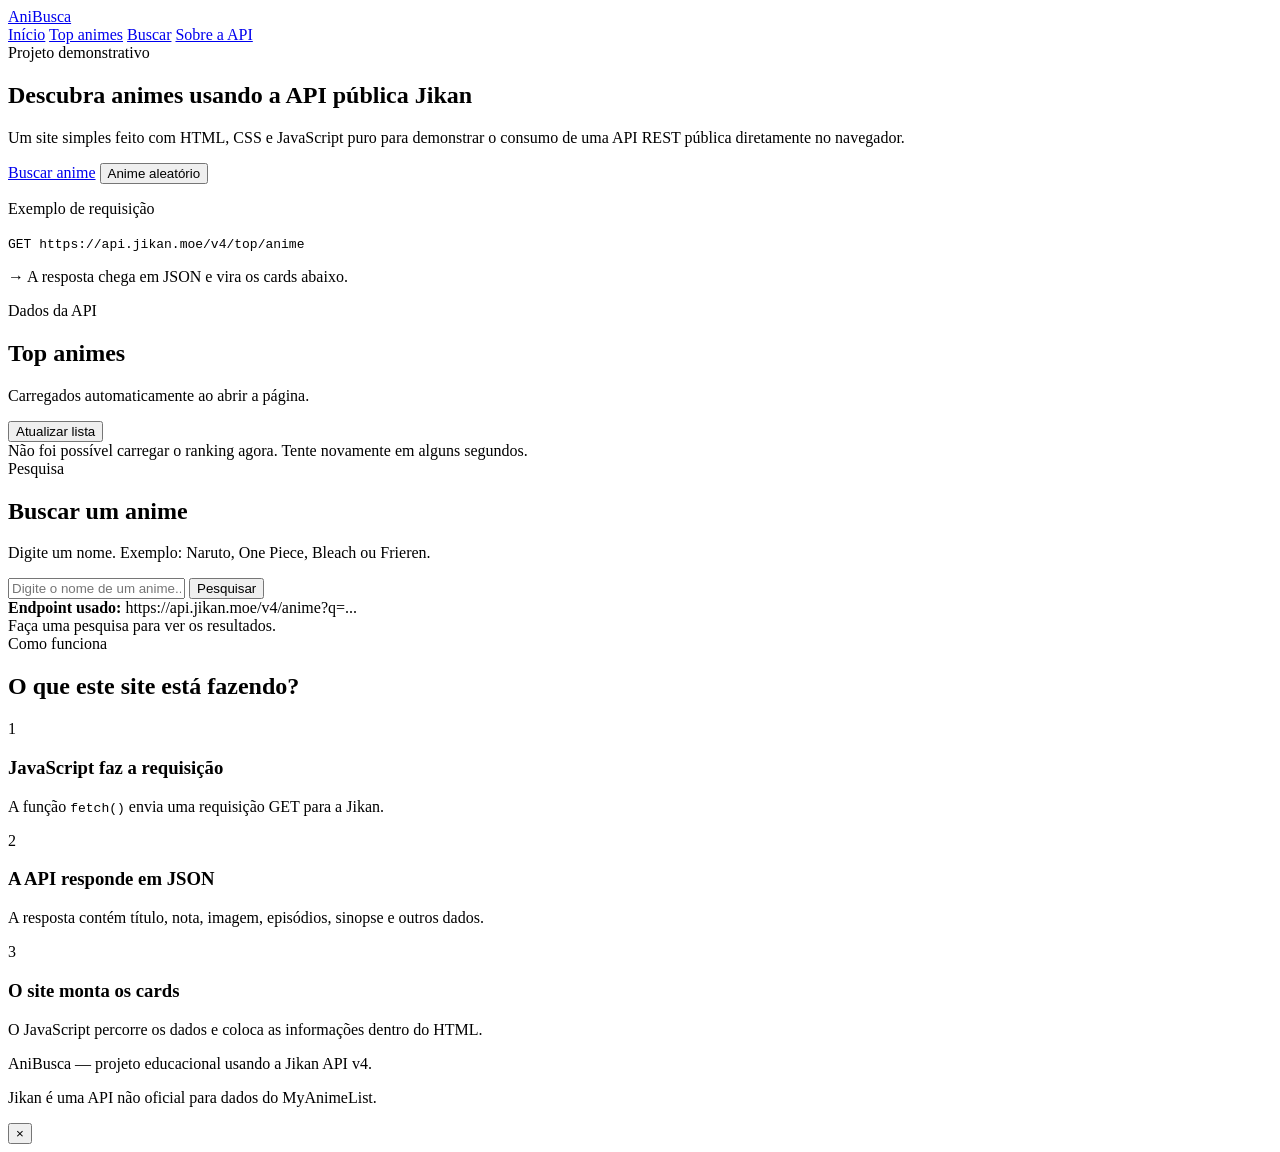
==== commit d2a0764b: "apresentação site web" ====
--- a/index.html
+++ b/index.html
@@ -1,2733 +1,150 @@
 <!DOCTYPE html>
 <html lang="pt-BR">
-
 <head>
     <meta charset="UTF-8">
-    <meta name="viewport" content="width=device-width, initial-scale=1.0, viewport-fit=cover">
-    <meta name="theme-color" content="#0D1F3C">
-    <meta name="apple-mobile-web-app-capable" content="yes">
-    <meta name="apple-mobile-web-app-status-bar-style" content="black-translucent">
-    <title>Zaano Viaja — Clube de Crédito de Viagens</title>
-    <link rel="preconnect" href="https://fonts.googleapis.com">
-    <link rel="preconnect" href="https://fonts.gstatic.com" crossorigin>
-    <link
-        href="https://fonts.googleapis.com/css2?family=Outfit:wght@400;500;600;700;800&family=Inter:wght@400;500;600;700&display=swap"
-        rel="stylesheet">
-    <style>
-        /* =========================================================================
-   ZAANO VIAJA — DESIGN TOKENS
-   ========================================================================= */
-        :root {
-            --navy-deep: #08152B;
-            --navy: #0D1F3C;
-            --navy-card: #132646;
-            --navy-card-2: #1A3358;
-            --navy-elev: #1E3C67;
-            --gold: #C9A227;
-            --gold-light: #E8C766;
-            --gold-dim: #8A7226;
-            --ink: #F5F3EE;
-            --ink-muted: #9FB0C8;
-            --ink-faint: #5E7291;
-            --line: #22385C;
-            --line-soft: #1A2C4A;
-            --good: #4FBF8B;
-            --good-bg: rgba(79, 191, 139, 0.14);
-            --bad: #E08A73;
-            --bad-bg: rgba(224, 138, 115, 0.14);
-            --radius-lg: 20px;
-            --radius-md: 14px;
-            --radius-sm: 10px;
-        }
+    <meta name="viewport" content="width=device-width, initial-scale=1.0">
+    <title>AniBusca - Demonstração da API Jikan</title>
+    <link rel="stylesheet" href="css/style.css">
+</head>
+<body>
+    <header class="cabecalho">
+        <div class="container cabecalho-conteudo">
+            <a class="logo" href="#inicio">AniBusca</a>
 
-        * {
-            box-sizing: border-box;
-        }
+            <nav class="menu">
+                <a href="#inicio">Início</a>
+                <a href="#top-animes">Top animes</a>
+                <a href="#buscar">Buscar</a>
+                <a href="#sobre-api">Sobre a API</a>
+            </nav>
+        </div>
+    </header>
 
-        html,
-        body {
-            margin: 0;
-            padding: 0;
-        }
+    <main>
+        <section class="hero" id="inicio">
+            <div class="container hero-conteudo">
+                <div class="hero-texto">
+                    <span class="tag">Projeto demonstrativo</span>
+                    <h1>Descubra animes usando a API pública Jikan</h1>
+                    <p>
+                        Um site simples feito com HTML, CSS e JavaScript puro para demonstrar
+                        o consumo de uma API REST pública diretamente no navegador.
+                    </p>
 
-        body {
-            background: radial-gradient(120% 60% at 50% 0%, #17325C 0%, var(--navy) 45%, var(--navy-deep) 100%);
-            background-attachment: fixed;
-            color: var(--ink);
-            font-family: 'Inter', sans-serif;
-            min-height: 100vh;
-            -webkit-font-smoothing: antialiased;
-        }
+                    <div class="hero-acoes">
+                        <a class="botao botao-principal" href="#buscar">Buscar anime</a>
+                        <button class="botao botao-secundario" id="botaoAleatorio">Anime aleatório</button>
+                    </div>
+                </div>
 
-        .display {
-            font-family: 'Outfit', sans-serif;
-        }
+                <div class="painel-api">
+                    <div class="painel-api-topo">
+                        <span class="bolinha vermelha"></span>
+                        <span class="bolinha amarela"></span>
+                        <span class="bolinha verde"></span>
+                    </div>
+                    <p class="painel-titulo">Exemplo de requisição</p>
+                    <code>GET https://api.jikan.moe/v4/top/anime</code>
+                    <p class="painel-resposta">→ A resposta chega em JSON e vira os cards abaixo.</p>
+                </div>
+            </div>
+        </section>
 
-        .tabular {
-            font-variant-numeric: tabular-nums;
-        }
+        <section class="secao" id="top-animes">
+            <div class="container">
+                <div class="secao-cabecalho">
+                    <div>
+                        <span class="tag">Dados da API</span>
+                        <h2>Top animes</h2>
+                        <p>Carregados automaticamente ao abrir a página.</p>
+                    </div>
+                    <button class="botao botao-pequeno" id="botaoAtualizarTop">Atualizar lista</button>
+                </div>
 
-        a {
-            color: inherit;
-            text-decoration: none;
-        }
+                <div class="mensagem" id="mensagemTop">Carregando animes...</div>
+                <div class="grade-animes" id="listaTop"></div>
+            </div>
+        </section>
 
-        button {
-            font-family: inherit;
-        }
+        <section class="secao secao-clara" id="buscar">
+            <div class="container">
+                <div class="secao-cabecalho">
+                    <div>
+                        <span class="tag">Pesquisa</span>
+                        <h2>Buscar um anime</h2>
+                        <p>Digite um nome. Exemplo: Naruto, One Piece, Bleach ou Frieren.</p>
+                    </div>
+                </div>
 
-        ::selection {
-            background: var(--gold);
-            color: var(--navy-deep);
-        }
+                <form class="form-busca" id="formBusca">
+                    <input
+                        type="text"
+                        id="campoBusca"
+                        placeholder="Digite o nome de um anime..."
+                        autocomplete="off"
+                    >
+                    <button class="botao botao-principal" type="submit">Pesquisar</button>
+                </form>
 
-        ::-webkit-scrollbar {
-            width: 0;
-            height: 0;
-        }
+                <div class="endpoint-box">
+                    <strong>Endpoint usado:</strong>
+                    <span id="endpointBusca">https://api.jikan.moe/v4/anime?q=...</span>
+                </div>
 
-        .icon {
-            width: 20px;
-            height: 20px;
-            flex-shrink: 0;
-        }
+                <div class="mensagem" id="mensagemBusca">
+                    Faça uma pesquisa para ver os resultados.
+                </div>
+                <div class="grade-animes" id="listaBusca"></div>
+            </div>
+        </section>
 
-        .icon-sm {
-            width: 16px;
-            height: 16px;
-        }
+        <section class="secao" id="sobre-api">
+            <div class="container">
+                <div class="secao-cabecalho">
+                    <div>
+                        <span class="tag">Como funciona</span>
+                        <h2>O que este site está fazendo?</h2>
+                    </div>
+                </div>
 
-        /* =========================================================================
-   APP SHELL
-   ========================================================================= */
-        #app-shell {
-            max-width: 440px;
-            margin: 0 auto;
-            min-height: 100vh;
-            position: relative;
-            display: flex;
-            flex-direction: column;
-            box-shadow: 0 0 60px rgba(0, 0, 0, 0.35);
-        }
+                <div class="passos">
+                    <article class="passo">
+                        <span>1</span>
+                        <h3>JavaScript faz a requisição</h3>
+                        <p>A função <code>fetch()</code> envia uma requisição GET para a Jikan.</p>
+                    </article>
 
-        #view-root {
-            flex: 1;
-            padding-bottom: 18px;
-        }
+                    <article class="passo">
+                        <span>2</span>
+                        <h3>A API responde em JSON</h3>
+                        <p>A resposta contém título, nota, imagem, episódios, sinopse e outros dados.</p>
+                    </article>
 
-        #view-root.pad-tabbar {
-            padding-bottom: 100px;
-        }
+                    <article class="passo">
+                        <span>3</span>
+                        <h3>O site monta os cards</h3>
+                        <p>O JavaScript percorre os dados e coloca as informações dentro do HTML.</p>
+                    </article>
+                </div>
+            </div>
+        </section>
+    </main>
 
-        .fade-in {
-            animation: fadeIn .38s cubic-bezier(.2, .7, .3, 1);
-        }
+    <footer class="rodape">
+        <div class="container">
+            <p>AniBusca — projeto educacional usando a Jikan API v4.</p>
+            <p>Jikan é uma API não oficial para dados do MyAnimeList.</p>
+        </div>
+    </footer>
 
-        @keyframes fadeIn {
-            from {
-                opacity: 0;
-                transform: translateY(8px);
-            }
-
-            to {
-                opacity: 1;
-                transform: translateY(0);
-            }
-        }
-
-        /* =========================================================================
-   TOPBAR
-   ========================================================================= */
-        #topbar {
-            position: sticky;
-            top: 0;
-            z-index: 40;
-            display: flex;
-            align-items: center;
-            justify-content: space-between;
-            gap: 10px;
-            padding: 16px 18px;
-            background: rgba(8, 21, 43, 0.82);
-            backdrop-filter: blur(14px);
-            border-bottom: 1px solid var(--line-soft);
-        }
-
-        .tb-left {
-            display: flex;
-            align-items: center;
-            gap: 10px;
-            min-width: 0;
-        }
-
-        .tb-back {
-            width: 34px;
-            height: 34px;
-            border-radius: 10px;
-            border: 1px solid var(--line);
-            display: flex;
-            align-items: center;
-            justify-content: center;
-            color: var(--ink-muted);
-            flex-shrink: 0;
-        }
-
-        .tb-title {
-            font-family: 'Outfit';
-            font-weight: 600;
-            font-size: 15px;
-            white-space: nowrap;
-            overflow: hidden;
-            text-overflow: ellipsis;
-        }
-
-        .tb-eyebrow {
-            font-size: 10.5px;
-            color: var(--ink-faint);
-            letter-spacing: 0.05em;
-        }
-
-        .tb-right {
-            display: flex;
-            align-items: center;
-            gap: 8px;
-            flex-shrink: 0;
-        }
-
-        .tb-icon-btn {
-            width: 34px;
-            height: 34px;
-            border-radius: 10px;
-            border: 1px solid var(--line);
-            background: transparent;
-            display: flex;
-            align-items: center;
-            justify-content: center;
-            color: var(--ink-muted);
-            position: relative;
-            cursor: pointer;
-        }
-
-        .tb-icon-btn .dot {
-            position: absolute;
-            top: 6px;
-            right: 6px;
-            width: 6px;
-            height: 6px;
-            border-radius: 50%;
-            background: var(--gold-light);
-            box-shadow: 0 0 0 2px rgba(8, 21, 43, 0.9);
-        }
-
-        .tb-login-btn {
-            padding: 8px 16px;
-            border-radius: 999px;
-            border: 1px solid var(--gold-dim);
-            color: var(--gold-light);
-            font-size: 12.5px;
-            font-weight: 600;
-            font-family: 'Outfit';
-        }
-
-        .z-mark {
-            width: 34px;
-            height: 34px;
-            border-radius: 9px;
-            flex-shrink: 0;
-            display: flex;
-            align-items: center;
-            justify-content: center;
-            background: linear-gradient(155deg, #2a3f63 0%, #142A4D 40%, #0A1729 100%);
-            box-shadow: inset 0 1px 1px rgba(255, 255, 255, 0.18), inset 0 -4px 8px rgba(0, 0, 0, 0.45), 0 6px 14px rgba(0, 0, 0, 0.4);
-        }
-
-        .z-mark span {
-            font-family: 'Outfit';
-            font-weight: 800;
-            font-size: 17px;
-            background: linear-gradient(180deg, #F5E6B0 0%, var(--gold-light) 35%, var(--gold) 60%, var(--gold-dim) 100%);
-            -webkit-background-clip: text;
-            background-clip: text;
-            color: transparent;
-        }
-
-        .z-mark-lg {
-            width: 56px;
-            height: 56px;
-            border-radius: 14px;
-        }
-
-        .z-mark-lg span {
-            font-size: 28px;
-        }
-
-        /* =========================================================================
-   TYPE / SECTION HELPERS
-   ========================================================================= */
-        .section-label {
-            font-size: 11px;
-            letter-spacing: 0.12em;
-            text-transform: uppercase;
-            color: var(--ink-faint);
-            font-weight: 700;
-        }
-
-        .section-head {
-            display: flex;
-            align-items: baseline;
-            justify-content: space-between;
-            padding: 0 20px;
-            margin-bottom: 12px;
-        }
-
-        .link-sm {
-            font-size: 12px;
-            color: var(--gold-light);
-            font-weight: 600;
-        }
-
-        .muted {
-            color: var(--ink-muted);
-        }
-
-        .faint {
-            color: var(--ink-faint);
-        }
-
-        /* =========================================================================
-   BUTTONS
-   ========================================================================= */
-        .btn {
-            display: inline-flex;
-            align-items: center;
-            justify-content: center;
-            gap: 8px;
-            border: none;
-            cursor: pointer;
-            font-family: 'Outfit';
-            font-weight: 700;
-            border-radius: 14px;
-            transition: transform .12s ease, opacity .12s ease;
-        }
-
-        .btn:active {
-            transform: scale(0.98);
-        }
-
-        .btn-primary {
-            width: 100%;
-            padding: 16px;
-            background: linear-gradient(180deg, var(--gold-light), var(--gold));
-            color: var(--navy-deep);
-            font-size: 15px;
-            box-shadow: 0 10px 24px rgba(201, 162, 39, 0.28);
-        }
-
-        .btn-primary-sm {
-            padding: 10px 16px;
-            background: linear-gradient(180deg, var(--gold-light), var(--gold));
-            color: var(--navy-deep);
-            font-size: 12.5px;
-            border-radius: 11px;
-        }
-
-        .btn-ghost {
-            width: 100%;
-            padding: 14px;
-            background: transparent;
-            color: var(--ink);
-            border: 1px solid var(--line);
-            font-size: 13.5px;
-        }
-
-        .btn-ghost-sm {
-            padding: 9px 14px;
-            background: transparent;
-            color: var(--ink-muted);
-            border: 1px solid var(--line);
-            font-size: 12px;
-            border-radius: 11px;
-        }
-
-        .btn-danger-sm {
-            padding: 9px 14px;
-            background: var(--bad-bg);
-            color: var(--bad);
-            border: 1px solid rgba(224, 138, 115, 0.35);
-            font-size: 12px;
-            border-radius: 11px;
-        }
-
-        .btn-block-row {
-            padding: 0 20px;
-            display: flex;
-            flex-direction: column;
-            gap: 10px;
-        }
-
-        .btn-row {
-            display: flex;
-            gap: 8px;
-        }
-
-        /* =========================================================================
-   CARDS / LISTS
-   ========================================================================= */
-        .card {
-            border: 1px solid var(--line);
-            border-radius: var(--radius-md);
-            background: var(--navy-card);
-            padding: 16px;
-        }
-
-        .card-grad {
-            background: linear-gradient(160deg, var(--navy-card) 0%, var(--navy) 100%);
-        }
-
-        .divider {
-            height: 1px;
-            background: var(--line-soft);
-            margin: 14px 0;
-        }
-
-        .empty-state {
-            text-align: center;
-            padding: 40px 24px;
-            color: var(--ink-faint);
-            font-size: 13px;
-            line-height: 1.6;
-        }
-
-        .empty-state .icon {
-            width: 32px;
-            height: 32px;
-            margin: 0 auto 10px;
-            opacity: 0.6;
-        }
-
-        .badge {
-            display: inline-flex;
-            align-items: center;
-            gap: 5px;
-            font-size: 10.5px;
-            font-weight: 700;
-            padding: 3px 9px;
-            border-radius: 999px;
-            letter-spacing: 0.02em;
-        }
-
-        .badge-ok {
-            background: var(--good-bg);
-            color: var(--good);
-        }
-
-        .badge-late {
-            background: var(--bad-bg);
-            color: var(--bad);
-        }
-
-        .badge-gold {
-            background: rgba(201, 162, 39, 0.16);
-            color: var(--gold-light);
-        }
-
-        .badge-muted {
-            background: rgba(159, 176, 200, 0.1);
-            color: var(--ink-muted);
-        }
-
-        .avatar {
-            width: 42px;
-            height: 42px;
-            border-radius: 12px;
-            flex-shrink: 0;
-            display: flex;
-            align-items: center;
-            justify-content: center;
-            font-family: 'Outfit';
-            font-weight: 700;
-            font-size: 14px;
-            color: var(--navy-deep);
-            background: linear-gradient(160deg, var(--gold-light), var(--gold-dim));
-        }
-
-        /* =========================================================================
-   FORMS
-   ========================================================================= */
-        .field {
-            margin-bottom: 14px;
-        }
-
-        .field label {
-            display: block;
-            font-size: 11.5px;
-            font-weight: 600;
-            color: var(--ink-muted);
-            margin-bottom: 6px;
-            letter-spacing: 0.02em;
-        }
-
-        .field input,
-        .field select,
-        .field textarea {
-            width: 100%;
-            padding: 13px 14px;
-            border-radius: 12px;
-            border: 1px solid var(--line);
-            background: var(--navy-card-2);
-            color: var(--ink);
-            font-size: 14px;
-            font-family: 'Inter';
-            outline: none;
-            transition: border-color .15s;
-        }
-
-        .field input::placeholder,
-        .field textarea::placeholder {
-            color: var(--ink-faint);
-        }
-
-        .field input:focus,
-        .field select:focus,
-        .field textarea:focus {
-            border-color: var(--gold-dim);
-        }
-
-        .field textarea {
-            resize: vertical;
-            min-height: 80px;
-        }
-
-        .field-hint {
-            font-size: 11px;
-            color: var(--ink-faint);
-            margin-top: 5px;
-        }
-
-        .segmented {
-            display: flex;
-            border: 1px solid var(--line);
-            border-radius: 12px;
-            padding: 3px;
-            gap: 3px;
-            margin-bottom: 18px;
-        }
-
-        .segmented button {
-            flex: 1;
-            padding: 10px 8px;
-            border: none;
-            background: transparent;
-            color: var(--ink-faint);
-            font-family: 'Outfit';
-            font-weight: 600;
-            font-size: 12.5px;
-            border-radius: 9px;
-            cursor: pointer;
-        }
-
-        .segmented button.active {
-            background: var(--navy-elev);
-            color: var(--gold-light);
-        }
-
-        .search-bar {
-            display: flex;
-            align-items: center;
-            gap: 8px;
-            padding: 11px 14px;
-            border-radius: 12px;
-            border: 1px solid var(--line);
-            background: var(--navy-card-2);
-            margin: 0 20px 14px;
-        }
-
-        .search-bar input {
-            flex: 1;
-            border: none;
-            background: transparent;
-            color: var(--ink);
-            font-size: 13.5px;
-            outline: none;
-        }
-
-        .search-bar .icon {
-            color: var(--ink-faint);
-        }
-
-        .filter-chips {
-            display: flex;
-            gap: 8px;
-            padding: 0 20px 14px;
-            overflow-x: auto;
-        }
-
-        .chip {
-            padding: 7px 13px;
-            border-radius: 999px;
-            border: 1px solid var(--line);
-            font-size: 11.5px;
-            font-weight: 600;
-            color: var(--ink-faint);
-            white-space: nowrap;
-            cursor: pointer;
-        }
-
-        .chip.active {
-            border-color: var(--gold-dim);
-            color: var(--gold-light);
-            background: rgba(201, 162, 39, 0.1);
-        }
-
-        /* =========================================================================
-   MODAL / SHEET / TOAST
-   ========================================================================= */
-        #modal-layer {
-            position: fixed;
-            inset: 0;
-            z-index: 100;
-            display: none;
-            align-items: flex-end;
-            justify-content: center;
-        }
-
-        #modal-layer.open {
-            display: flex;
-        }
-
-        .modal-overlay {
-            position: absolute;
-            inset: 0;
-            background: rgba(4, 10, 22, 0.65);
-            backdrop-filter: blur(3px);
-            animation: fadeIn .2s;
-        }
-
-        .modal-sheet {
-            position: relative;
-            width: 100%;
-            max-width: 440px;
-            background: var(--navy);
-            border-top: 1px solid var(--line);
-            border-radius: 22px 22px 0 0;
-            padding: 10px 20px 26px;
-            max-height: 86vh;
-            overflow-y: auto;
-            animation: sheetUp .28s cubic-bezier(.2, .8, .3, 1);
-            box-shadow: 0 -20px 50px rgba(0, 0, 0, 0.45);
-        }
-
-        @keyframes sheetUp {
-            from {
-                transform: translateY(100%);
-            }
-
-            to {
-                transform: translateY(0);
-            }
-        }
-
-        .sheet-handle {
-            width: 36px;
-            height: 4px;
-            border-radius: 99px;
-            background: var(--line);
-            margin: 6px auto 16px;
-        }
-
-        .sheet-head {
-            display: flex;
-            align-items: center;
-            justify-content: space-between;
-            margin-bottom: 16px;
-        }
-
-        .sheet-title {
-            font-family: 'Outfit';
-            font-weight: 700;
-            font-size: 17px;
-        }
-
-        .sheet-close {
-            width: 30px;
-            height: 30px;
-            border-radius: 9px;
-            border: 1px solid var(--line);
-            display: flex;
-            align-items: center;
-            justify-content: center;
-            color: var(--ink-muted);
-            cursor: pointer;
-        }
-
-        #toast-container {
-            position: fixed;
-            top: 14px;
-            left: 50%;
-            transform: translateX(-50%);
-            z-index: 200;
-            display: flex;
-            flex-direction: column;
-            gap: 8px;
-            width: 100%;
-            max-width: 400px;
-            padding: 0 16px;
-        }
-
-        .toast {
-            display: flex;
-            align-items: center;
-            gap: 10px;
-            padding: 13px 16px;
-            border-radius: 13px;
-            background: #102544;
-            border: 1px solid var(--line);
-            box-shadow: 0 12px 30px rgba(0, 0, 0, 0.4);
-            font-size: 13px;
-            font-weight: 600;
-            animation: toastIn .25s ease;
-        }
-
-        .toast.ok {
-            border-color: rgba(79, 191, 139, 0.4);
-        }
-
-        .toast .icon {
-            color: var(--good);
-            flex-shrink: 0;
-        }
-
-        @keyframes toastIn {
-            from {
-                opacity: 0;
-                transform: translateY(-10px);
-            }
-
-            to {
-                opacity: 1;
-                transform: translateY(0);
-            }
-        }
-
-        .toast.leaving {
-            animation: toastOut .25s ease forwards;
-        }
-
-        @keyframes toastOut {
-            to {
-                opacity: 0;
-                transform: translateY(-10px);
-            }
-        }
-
-        /* =========================================================================
-   BOTTOM TABBAR
-   ========================================================================= */
-        #tabbar {
-            position: fixed;
-            bottom: 0;
-            left: 50%;
-            transform: translateX(-50%);
-            z-index: 40;
-            width: 100%;
-            max-width: 440px;
-            display: flex;
-            justify-content: space-around;
-            background: rgba(8, 17, 35, 0.92);
-            backdrop-filter: blur(16px);
-            border-top: 1px solid var(--line-soft);
-            padding: 10px 6px calc(14px + env(safe-area-inset-bottom));
-        }
-
-        .tab {
-            display: flex;
-            flex-direction: column;
-            align-items: center;
-            gap: 4px;
-            font-size: 10px;
-            color: var(--ink-faint);
-            font-weight: 600;
-            flex: 1;
-            position: relative;
-            cursor: pointer;
-        }
-
-        .tab.on {
-            color: var(--gold-light);
-        }
-
-        .tab .dot {
-            position: absolute;
-            top: -2px;
-            right: calc(50% - 15px);
-            width: 6px;
-            height: 6px;
-            border-radius: 50%;
-            background: var(--gold-light);
-        }
-
-        /* =========================================================================
-   PUBLIC — LANDING
-   ========================================================================= */
-        .hero {
-            padding: 30px 22px 6px;
-        }
-
-        .headline {
-            font-family: 'Outfit';
-            font-weight: 700;
-            font-size: 29px;
-            line-height: 1.2;
-            margin: 16px 0 10px;
-        }
-
-        .headline em {
-            font-style: normal;
-            color: var(--gold-light);
-        }
-
-        .lede {
-            color: var(--ink-muted);
-            font-size: 14px;
-            line-height: 1.6;
-            margin: 0 0 22px;
-        }
-
-        .hero-actions {
-            display: flex;
-            gap: 10px;
-        }
-
-        .hero-actions .btn-primary {
-            width: auto;
-            flex: 1;
-            padding: 14px;
-        }
-
-        .hero-actions .btn-ghost {
-            width: auto;
-            flex: 1;
-            padding: 12px;
-        }
-
-        .plans-wrap {
-            padding: 6px 20px 0;
-            display: flex;
-            flex-direction: column;
-            gap: 12px;
-        }
-
-        .plan-card {
-            border: 1px solid var(--line);
-            border-radius: var(--radius-lg);
-            background: linear-gradient(160deg, var(--navy-card) 0%, var(--navy) 100%);
-            padding: 19px 19px 17px;
-            position: relative;
-            overflow: hidden;
-        }
-
-        .plan-card.feat {
-            border-color: var(--gold-dim);
-            box-shadow: 0 0 0 1px rgba(201, 162, 39, 0.22), 0 16px 30px rgba(0, 0, 0, 0.35);
-        }
-
-        .plan-badge {
-            position: absolute;
-            top: 16px;
-            right: 16px;
-            font-size: 9.5px;
-            font-weight: 700;
-            letter-spacing: 0.05em;
-            color: var(--navy-deep);
-            background: var(--gold-light);
-            padding: 3px 9px;
-            border-radius: 999px;
-        }
-
-        .plan-top {
-            display: flex;
-            justify-content: space-between;
-            align-items: baseline;
-        }
-
-        .plan-name {
-            font-family: 'Outfit';
-            font-weight: 600;
-            font-size: 16.5px;
-        }
-
-        .plan-audience {
-            font-size: 11px;
-            color: var(--ink-faint);
-        }
-
-        .plan-price {
-            font-family: 'Outfit';
-            font-weight: 700;
-            font-size: 23px;
-            margin-top: 8px;
-        }
-
-        .plan-price small {
-            font-size: 12px;
-            color: var(--ink-muted);
-            font-weight: 500;
-        }
-
-        .plan-bonus {
-            display: flex;
-            align-items: center;
-            gap: 6px;
-            margin: 10px 0 14px;
-            font-size: 12.5px;
-            color: var(--gold-light);
-            font-weight: 600;
-        }
-
-        .dot-gold {
-            width: 5px;
-            height: 5px;
-            border-radius: 50%;
-            background: var(--gold-light);
-        }
-
-        .plan-actions {
-            display: flex;
-            gap: 8px;
-        }
-
-        .plan-actions .btn-primary-sm {
-            flex: 1;
-        }
-
-        .plan-actions .btn-ghost-sm {
-            flex: 1;
-        }
-
-        .how-it-works {
-            padding: 30px 20px 6px;
-        }
-
-        .steps {
-            display: flex;
-            flex-direction: column;
-            gap: 14px;
-            margin-top: 14px;
-        }
-
-        .step {
-            display: flex;
-            gap: 13px;
-            align-items: flex-start;
-        }
-
-        .step-num {
-            width: 26px;
-            height: 26px;
-            border-radius: 8px;
-            flex-shrink: 0;
-            display: flex;
-            align-items: center;
-            justify-content: center;
-            font-family: 'Outfit';
-            font-weight: 700;
-            font-size: 11.5px;
-            color: var(--gold-light);
-            border: 1px solid var(--gold-dim);
-        }
-
-        .step-txt {
-            font-size: 13.5px;
-            color: var(--ink-muted);
-            line-height: 1.55;
-            padding-top: 3px;
-        }
-
-        .step-txt b {
-            color: var(--ink);
-            font-weight: 600;
-        }
-
-        .cta-final {
-            margin: 30px 20px 6px;
-            padding: 22px 20px;
-            border-radius: 20px;
-            text-align: center;
-            background: linear-gradient(160deg, #1A3358 0%, #0D1F3C 70%);
-            border: 1px solid var(--line);
-        }
-
-        .cta-final .display {
-            font-size: 17px;
-            font-weight: 700;
-            margin-bottom: 6px;
-        }
-
-        .cta-final p {
-            font-size: 12.5px;
-            color: var(--ink-muted);
-            margin: 0 0 16px;
-        }
-
-        .contact-row {
-            display: flex;
-            align-items: center;
-            justify-content: center;
-            gap: 8px;
-            padding: 24px 22px 4px;
-            font-size: 12px;
-            color: var(--ink-faint);
-        }
-
-        .contact-row a {
-            color: var(--ink-muted);
-            font-weight: 600;
-        }
-
-        .contact-sep {
-            width: 3px;
-            height: 3px;
-            border-radius: 50%;
-            background: var(--ink-faint);
-        }
-
-        .footer-note {
-            text-align: center;
-            font-size: 10.5px;
-            color: var(--ink-faint);
-            padding: 16px 30px 30px;
-            line-height: 1.7;
-        }
-
-        /* =========================================================================
-   SIGNUP / LOGIN
-   ========================================================================= */
-        .auth-wrap {
-            padding: 24px 24px 10px;
-        }
-
-        .auth-head {
-            text-align: center;
-            margin-bottom: 26px;
-        }
-
-        .auth-head .z-mark-lg {
-            margin: 0 auto 14px;
-        }
-
-        .auth-head h1 {
-            font-family: 'Outfit';
-            font-weight: 700;
-            font-size: 20px;
-            margin: 0 0 4px;
-        }
-
-        .auth-head p {
-            font-size: 12.5px;
-            color: var(--ink-faint);
-            margin: 0;
-        }
-
-        .plan-summary {
-            display: flex;
-            align-items: center;
-            justify-content: space-between;
-            padding: 14px 16px;
-            border-radius: 14px;
-            border: 1px solid var(--gold-dim);
-            background: rgba(201, 162, 39, 0.06);
-            margin-bottom: 20px;
-        }
-
-        .plan-summary b {
-            font-family: 'Outfit';
-            display: block;
-            font-size: 14.5px;
-        }
-
-        .plan-summary span {
-            font-size: 11.5px;
-            color: var(--ink-faint);
-        }
-
-        .confirm-wrap {
-            padding: 60px 30px 30px;
-            text-align: center;
-        }
-
-        .confirm-icon {
-            width: 74px;
-            height: 74px;
-            margin: 0 auto 22px;
-            border-radius: 20px;
-            background: var(--good-bg);
-            display: flex;
-            align-items: center;
-            justify-content: center;
-        }
-
-        .confirm-icon .icon {
-            width: 36px;
-            height: 36px;
-            color: var(--good);
-        }
-
-        .confirm-wrap h1 {
-            font-family: 'Outfit';
-            font-size: 20px;
-            margin: 0 0 10px;
-        }
-
-        .confirm-wrap p {
-            font-size: 13px;
-            color: var(--ink-muted);
-            line-height: 1.6;
-            margin: 0 0 26px;
-        }
-
-        /* =========================================================================
-   CLIENT DASHBOARD
-   ========================================================================= */
-        .greet-block {
-            display: flex;
-            flex-direction: column;
-        }
-
-        .greet-hi {
-            font-size: 11px;
-            color: var(--ink-faint);
-        }
-
-        .greet-name {
-            font-family: 'Outfit';
-            font-weight: 600;
-            font-size: 15px;
-        }
-
-        .ring-wrap {
-            display: flex;
-            flex-direction: column;
-            align-items: center;
-            padding: 20px 22px 4px;
-        }
-
-        .ring {
-            width: 212px;
-            height: 212px;
-            position: relative;
-            display: flex;
-            align-items: center;
-            justify-content: center;
-        }
-
-        .ring svg {
-            transform: rotate(-90deg);
-            filter: drop-shadow(0 6px 16px rgba(201, 162, 39, 0.15));
-        }
-
-        .ring-center {
-            position: absolute;
-            text-align: center;
-        }
-
-        .ring-label {
-            font-size: 10.5px;
-            letter-spacing: 0.1em;
-            text-transform: uppercase;
-            color: var(--ink-faint);
-            font-weight: 700;
-        }
-
-        .ring-value {
-            font-family: 'Outfit';
-            font-weight: 800;
-            font-size: 29px;
-            margin: 3px 0;
-        }
-
-        .ring-sub {
-            font-size: 11.5px;
-            color: var(--gold-light);
-            font-weight: 600;
-        }
-
-        .plan-pill {
-            display: flex;
-            align-items: center;
-            justify-content: center;
-            gap: 7px;
-            margin: 14px 22px 0;
-            padding: 9px 14px;
-            border-radius: 12px;
-            border: 1px solid var(--gold-dim);
-            font-size: 12px;
-            color: var(--gold-light);
-            font-weight: 600;
-        }
-
-        .stat-row {
-            display: flex;
-            gap: 10px;
-            padding: 16px 20px 4px;
-        }
-
-        .stat-card {
-            flex: 1;
-            border: 1px solid var(--line);
-            border-radius: 14px;
-            padding: 13px 14px;
-            background: var(--navy-card);
-        }
-
-        .stat-k {
-            font-size: 10px;
-            color: var(--ink-faint);
-            text-transform: uppercase;
-            letter-spacing: 0.05em;
-            font-weight: 700;
-        }
-
-        .stat-v {
-            font-family: 'Outfit';
-            font-weight: 700;
-            font-size: 16px;
-            margin-top: 4px;
-        }
-
-        .cta-travel {
-            margin: 18px 20px 4px;
-            padding: 16px 18px;
-            border-radius: 16px;
-            background: linear-gradient(135deg, #1A3358, #0D1F3C);
-            border: 1px solid var(--line);
-            display: flex;
-            align-items: center;
-            justify-content: space-between;
-            gap: 12px;
-        }
-
-        .cta-travel div b {
-            display: block;
-            font-family: 'Outfit';
-            font-size: 14.5px;
-            font-weight: 700;
-        }
-
-        .cta-travel div span {
-            font-size: 11px;
-            color: var(--ink-muted);
-        }
-
-        .cta-travel .btn-primary-sm {
-            white-space: nowrap;
-        }
-
-        .hist-item {
-            display: flex;
-            justify-content: space-between;
-            align-items: center;
-            padding: 12px 20px;
-            border-bottom: 1px solid var(--line-soft);
-        }
-
-        .hist-item:last-child {
-            border-bottom: none;
-        }
-
-        .hist-left b {
-            display: block;
-            font-size: 13px;
-            font-weight: 600;
-        }
-
-        .hist-left span {
-            font-size: 11px;
-            color: var(--ink-faint);
-        }
-
-        .hist-right {
-            text-align: right;
-        }
-
-        .hist-right b {
-            display: block;
-            font-family: 'Outfit';
-            font-weight: 700;
-            font-size: 13.5px;
-            color: var(--good);
-        }
-
-        .hist-right span {
-            font-size: 10.5px;
-            color: var(--ink-faint);
-        }
-
-        .hist-total {
-            display: flex;
-            justify-content: space-between;
-            padding: 16px 20px;
-            margin: 0 20px 6px;
-            border-top: 1px dashed var(--line);
-        }
-
-        .notif-item {
-            display: flex;
-            gap: 12px;
-            padding: 14px 20px;
-            border-bottom: 1px solid var(--line-soft);
-            position: relative;
-        }
-
-        .notif-item.unread {
-            background: rgba(201, 162, 39, 0.045);
-        }
-
-        .notif-item:last-child {
-            border-bottom: none;
-        }
-
-        .notif-ico {
-            width: 36px;
-            height: 36px;
-            border-radius: 11px;
-            flex-shrink: 0;
-            display: flex;
-            align-items: center;
-            justify-content: center;
-        }
-
-        .notif-ico.saldo {
-            background: rgba(79, 191, 139, 0.14);
-            color: var(--good);
-        }
-
-        .notif-ico.credito {
-            background: rgba(201, 162, 39, 0.14);
-            color: var(--gold-light);
-        }
-
-        .notif-ico.oferta {
-            background: rgba(94, 145, 224, 0.14);
-            color: #7FA8E8;
-        }
-
-        .notif-body b {
-            display: block;
-            font-size: 13px;
-            font-weight: 600;
-            margin-bottom: 2px;
-        }
-
-        .notif-body p {
-            margin: 0;
-            font-size: 12px;
-            color: var(--ink-muted);
-            line-height: 1.5;
-        }
-
-        .notif-body span {
-            font-size: 10.5px;
-            color: var(--ink-faint);
-            display: block;
-            margin-top: 5px;
-        }
-
-        .notif-item.unread::after {
-            content: '';
-            position: absolute;
-            top: 18px;
-            right: 18px;
-            width: 7px;
-            height: 7px;
-            border-radius: 50%;
-            background: var(--gold-light);
-        }
-
-        .profile-head {
-            display: flex;
-            align-items: center;
-            gap: 14px;
-            padding: 22px 20px 8px;
-        }
-
-        .profile-head .avatar {
-            width: 56px;
-            height: 56px;
-            border-radius: 16px;
-            font-size: 18px;
-        }
-
-        .profile-head b {
-            font-family: 'Outfit';
-            font-size: 16.5px;
-            display: block;
-        }
-
-        .profile-head span {
-            font-size: 12px;
-            color: var(--ink-faint);
-        }
-
-        .info-row {
-            display: flex;
-            justify-content: space-between;
-            align-items: center;
-            padding: 13px 0;
-            border-bottom: 1px solid var(--line-soft);
-            font-size: 13px;
-        }
-
-        .info-row:last-child {
-            border-bottom: none;
-        }
-
-        .info-row .k {
-            color: var(--ink-faint);
-        }
-
-        .info-row .v {
-            font-weight: 600;
-        }
-
-        .lgpd-note {
-            display: flex;
-            gap: 10px;
-            padding: 14px 16px;
-            border-radius: 14px;
-            background: rgba(159, 176, 200, 0.06);
-            border: 1px solid var(--line-soft);
-            font-size: 11.5px;
-            color: var(--ink-faint);
-            line-height: 1.55;
-            margin: 18px 20px 0;
-        }
-
-        .lgpd-note .icon {
-            color: var(--ink-faint);
-            flex-shrink: 0;
-            margin-top: 1px;
-        }
-
-        .upgrade-plan-row {
-            padding: 0 20px;
-            display: flex;
-            flex-direction: column;
-            gap: 12px;
-        }
-
-        .upgrade-card {
-            border: 1px solid var(--line);
-            border-radius: 16px;
-            padding: 16px 18px;
-            background: var(--navy-card);
-            cursor: pointer;
-            transition: border-color .15s;
-        }
-
-        .upgrade-card.current {
-            opacity: 0.55;
-        }
-
-        .upgrade-card.selected {
-            border-color: var(--gold);
-            background: rgba(201, 162, 39, 0.07);
-        }
-
-        .upgrade-top {
-            display: flex;
-            justify-content: space-between;
-            align-items: center;
-        }
-
-        .upgrade-radio {
-            width: 20px;
-            height: 20px;
-            border-radius: 50%;
-            border: 2px solid var(--line);
-            flex-shrink: 0;
-            display: flex;
-            align-items: center;
-            justify-content: center;
-        }
-
-        .upgrade-radio.on {
-            border-color: var(--gold);
-        }
-
-        .upgrade-radio.on::after {
-            content: '';
-            width: 10px;
-            height: 10px;
-            border-radius: 50%;
-            background: var(--gold);
-        }
-
-        /* =========================================================================
-   ADMIN
-   ========================================================================= */
-        .kpi-row {
-            display: flex;
-            gap: 10px;
-            padding: 16px 20px 6px;
-            overflow-x: auto;
-        }
-
-        .kpi {
-            min-width: 126px;
-            border: 1px solid var(--line);
-            border-radius: 14px;
-            padding: 13px 15px;
-            background: var(--navy-card);
-            flex-shrink: 0;
-        }
-
-        .kpi-k {
-            font-size: 9.5px;
-            color: var(--ink-faint);
-            text-transform: uppercase;
-            letter-spacing: 0.05em;
-            font-weight: 700;
-        }
-
-        .kpi-v {
-            font-family: 'Outfit';
-            font-weight: 700;
-            font-size: 17px;
-            margin-top: 5px;
-        }
-
-        .kpi-v.bad {
-            color: var(--bad);
-        }
-
-        .integrations {
-            margin: 16px 20px 4px;
-            padding: 15px 16px;
-            border-radius: 16px;
-            border: 1px solid var(--line);
-            background: var(--navy-card);
-        }
-
-        .integrations-head {
-            display: flex;
-            align-items: center;
-            gap: 8px;
-            margin-bottom: 10px;
-        }
-
-        .integrations-head b {
-            font-family: 'Outfit';
-            font-size: 13px;
-            font-weight: 600;
-        }
-
-        .integ-row {
-            display: flex;
-            justify-content: space-between;
-            align-items: center;
-            padding: 8px 0;
-            font-size: 12px;
-            border-bottom: 1px solid var(--line-soft);
-        }
-
-        .integ-row:last-child {
-            border-bottom: none;
-        }
-
-        .integ-row .k {
-            display: flex;
-            align-items: center;
-            gap: 8px;
-            color: var(--ink-muted);
-        }
-
-        .quick-grid {
-            display: grid;
-            grid-template-columns: 1fr 1fr;
-            gap: 10px;
-            padding: 16px 20px 4px;
-        }
-
-        .quick-card {
-            border: 1px solid var(--line);
-            border-radius: 16px;
-            padding: 15px;
-            background: linear-gradient(160deg, var(--navy-card) 0%, var(--navy) 100%);
-            cursor: pointer;
-        }
-
-        .quick-card .icon {
-            color: var(--gold-light);
-            margin-bottom: 10px;
-        }
-
-        .quick-card b {
-            display: block;
-            font-family: 'Outfit';
-            font-size: 13px;
-            font-weight: 600;
-            margin-bottom: 2px;
-        }
-
-        .quick-card span {
-            font-size: 11px;
-            color: var(--ink-faint);
-        }
-
-        .sub-row {
-            display: flex;
-            align-items: center;
-            gap: 12px;
-            padding: 13px 20px;
-            border-bottom: 1px solid var(--line-soft);
-            cursor: pointer;
-        }
-
-        .sub-row:active {
-            background: rgba(255, 255, 255, 0.02);
-        }
-
-        .sub-info {
-            flex: 1;
-            min-width: 0;
-        }
-
-        .sub-info b {
-            display: block;
-            font-family: 'Outfit';
-            font-size: 13.5px;
-            font-weight: 600;
-        }
-
-        .sub-info span {
-            font-size: 11px;
-            color: var(--ink-faint);
-        }
-
-        .sub-right {
-            text-align: right;
-        }
-
-        .sub-right b {
-            display: block;
-            font-family: 'Outfit';
-            font-weight: 700;
-            font-size: 13px;
-        }
-
-        .list-count {
-            padding: 0 20px 10px;
-            font-size: 11.5px;
-            color: var(--ink-faint);
-        }
-
-        .detail-hero {
-            padding: 22px 20px 6px;
-            display: flex;
-            flex-direction: column;
-            align-items: center;
-            text-align: center;
-        }
-
-        .detail-hero .avatar {
-            width: 60px;
-            height: 60px;
-            border-radius: 18px;
-            font-size: 19px;
-            margin-bottom: 12px;
-        }
-
-        .detail-hero b {
-            font-family: 'Outfit';
-            font-size: 17px;
-            font-weight: 700;
-        }
-
-        .detail-hero span {
-            font-size: 12px;
-            color: var(--ink-faint);
-            margin-top: 2px;
-        }
-
-        .detail-balances {
-            display: flex;
-            gap: 10px;
-            padding: 16px 20px 4px;
-        }
-
-        .detail-bal-card {
-            flex: 1;
-            text-align: center;
-            border: 1px solid var(--line);
-            border-radius: 14px;
-            padding: 14px 10px;
-            background: var(--navy-card);
-        }
-
-        .detail-bal-card .stat-v {
-            font-size: 17px;
-        }
-
-        .offer-item {
-            border: 1px solid var(--line);
-            border-radius: 14px;
-            padding: 14px 16px;
-            margin: 0 20px 10px;
-            background: var(--navy-card);
-        }
-
-        .offer-item-top {
-            display: flex;
-            justify-content: space-between;
-            align-items: flex-start;
-            margin-bottom: 6px;
-        }
-
-        .offer-item b {
-            font-family: 'Outfit';
-            font-size: 13.5px;
-            font-weight: 600;
-        }
-
-        .offer-item p {
-            margin: 4px 0 8px;
-            font-size: 12px;
-            color: var(--ink-muted);
-            line-height: 1.5;
-        }
-
-        .offer-meta {
-            display: flex;
-            gap: 10px;
-            font-size: 10.5px;
-            color: var(--ink-faint);
-        }
-
-        .chart-card {
-            margin: 6px 20px;
-            padding: 18px 16px 10px;
-            border: 1px solid var(--line);
-            border-radius: 16px;
-            background: var(--navy-card);
-        }
-
-        .chart-legend {
-            display: flex;
-            gap: 14px;
-            margin-bottom: 16px;
-            flex-wrap: wrap;
-        }
-
-        .legend-item {
-            display: flex;
-            align-items: center;
-            gap: 6px;
-            font-size: 11px;
-            color: var(--ink-muted);
-        }
-
-        .legend-dot {
-            width: 8px;
-            height: 8px;
-            border-radius: 2px;
-        }
-
-        .bars-wrap {
-            display: flex;
-            align-items: flex-end;
-            gap: 10px;
-            height: 150px;
-            padding: 0 4px;
-        }
-
-        .bar-col {
-            flex: 1;
-            display: flex;
-            flex-direction: column;
-            align-items: center;
-            justify-content: flex-end;
-            height: 100%;
-            gap: 6px;
-        }
-
-        .bar-stack {
-            width: 100%;
-            max-width: 34px;
-            display: flex;
-            flex-direction: column-reverse;
-            border-radius: 6px 6px 3px 3px;
-            overflow: hidden;
-        }
-
-        .bar-seg {
-            width: 100%;
-        }
-
-        .bar-month {
-            font-size: 10px;
-            color: var(--ink-faint);
-            font-weight: 600;
-        }
-
-        .report-table {
-            margin: 16px 20px 6px;
-        }
-
-        .report-row {
-            display: flex;
-            align-items: center;
-            justify-content: space-between;
-            padding: 12px 0;
-            border-bottom: 1px solid var(--line-soft);
-            font-size: 12.5px;
-        }
-
-        .report-row:last-child {
-            border-bottom: none;
-        }
-
-        .report-plan {
-            display: flex;
-            align-items: center;
-            gap: 9px;
-        }
-
-        .report-plan .legend-dot {
-            width: 9px;
-            height: 9px;
-            border-radius: 3px;
-        }
-
-        .report-vals {
-            text-align: right;
-        }
-
-        .report-vals b {
-            display: block;
-            font-family: 'Outfit';
-            font-weight: 700;
-            font-size: 13px;
-        }
-
-        .report-vals span {
-            font-size: 10.5px;
-            color: var(--ink-faint);
-        }
-
-        .late-item {
-            border: 1px solid rgba(224, 138, 115, 0.3);
-            border-radius: 16px;
-            padding: 15px 16px;
-            margin: 0 20px 10px;
-            background: rgba(224, 138, 115, 0.045);
-        }
-
-        .late-top {
-            display: flex;
-            justify-content: space-between;
-            align-items: flex-start;
-            margin-bottom: 10px;
-        }
-
-        .late-top b {
-            font-family: 'Outfit';
-            font-size: 14px;
-            font-weight: 600;
-            display: block;
-        }
-
-        .late-top span {
-            font-size: 11px;
-            color: var(--ink-faint);
-        }
-
-        .late-days {
-            text-align: right;
-        }
-
-        .late-days b {
-            color: var(--bad);
-            font-family: 'Outfit';
-            font-size: 15px;
-        }
-
-        .late-days span {
-            font-size: 9.5px;
-            color: var(--ink-faint);
-            text-transform: uppercase;
-            letter-spacing: 0.03em;
-        }
-    </style>
-</head>
-
-<body>
-
-    <div id="app-shell">
-        <div id="topbar"></div>
-        <div id="view-root"></div>
-        <div id="tabbar"></div>
+    <div class="modal escondido" id="modalDetalhes">
+        <div class="modal-fundo" id="fecharModalFundo"></div>
+        <div class="modal-caixa">
+            <button class="modal-fechar" id="fecharModal" aria-label="Fechar">×</button>
+            <div id="conteudoModal"></div>
+        </div>
     </div>
 
-    <div id="modal-layer">
-        <div class="modal-overlay" onclick="closeModal()"></div>
-        <div class="modal-sheet" id="modal-sheet"></div>
-    </div>
-
-    <div id="toast-container"></div>
-
-    <script>
-        /* =========================================================================
-           ZAANO VIAJA — MOCK DATA LAYER
-           Tudo neste bloco representa dados que, na versão final, virão de uma API.
-           As funções de acesso (getPlans, getClient, getSubscribers, etc.) já
-           isolam essa fonte — trocar o mock por fetch() reais não deve exigir
-           mudanças nas telas.
-           ========================================================================= */
-
-        const PLANS = [
-            { id: 'explorador', name: 'Explorador', price: 300, bonusPct: 5, audience: 'Iniciante' },
-            { id: 'viajante', name: 'Viajante', price: 500, bonusPct: 8, audience: 'Frequente', featured: true },
-            { id: 'globetrotter', name: 'Globetrotter', price: 800, bonusPct: 12, audience: 'Premium' },
-        ];
-        const PLAN_COLOR = { explorador: '#7FA8E8', viajante: '#E8C766', globetrotter: '#4FBF8B' };
-
-        let CLIENT = {
-            id: 1,
-            name: 'Camila Duarte',
-            email: 'camila.duarte@email.com',
-            whatsapp: '(45) 99999-1234',
-            planId: 'viajante',
-            since: 'jan/2025',
-            renewalDate: '14/08/2026',
-            balance: 4320,
-            bonusTotal: 320,
-            history: [
-                { id: 1, label: 'Mensalidade · Julho', date: '14/07/2026', amount: 500, bonus: 40 },
-                { id: 2, label: 'Mensalidade · Junho', date: '14/06/2026', amount: 500, bonus: 40 },
-                { id: 3, label: 'Mensalidade · Maio', date: '14/05/2026', amount: 500, bonus: 40 },
-                { id: 4, label: 'Mensalidade · Abril', date: '14/04/2026', amount: 500, bonus: 40 },
-                { id: 5, label: 'Mensalidade · Março', date: '14/03/2026', amount: 500, bonus: 40 },
-                { id: 6, label: 'Mensalidade · Fevereiro', date: '14/02/2026', amount: 500, bonus: 40 },
-            ],
-            notifications: [
-                { id: 1, type: 'saldo', title: 'Seu saldo cresceu!', body: 'Você já acumulou R$ 4.320 em crédito Zaano Viaja.', date: '28/07/2026', read: true },
-                { id: 2, type: 'credito', title: 'Pagamento confirmado', body: 'Recebemos sua mensalidade de julho. Bônus de R$ 40 já está disponível no seu saldo.', date: '14/07/2026', read: true },
-                { id: 3, type: 'oferta', title: 'Nova oferta: Bariloche', body: 'Pacotes para Bariloche com condições especiais para assinantes Viajante e Globetrotter.', date: '02/07/2026', read: false },
-                { id: 4, type: 'oferta', title: 'Última chamada: Fernando de Noronha', body: 'Vagas limitadas para o pacote de setembro. Fale com a Zaano Tour.', date: '20/06/2026', read: false },
-                { id: 5, type: 'credito', title: 'Pagamento confirmado', body: 'Recebemos sua mensalidade de junho. Bônus de R$ 40 já está disponível no seu saldo.', date: '14/06/2026', read: true },
-            ],
-        };
-
-        let SUBSCRIBERS = [
-            { id: 1, name: 'Camila Duarte', email: 'camila.duarte@email.com', planId: 'viajante', since: 'jan/2025', status: 'ok', balance: 4320, bonusTotal: 320, lastPayment: '14/07/2026' },
-            { id: 2, name: 'Rafael Monteiro', email: 'rafael.monteiro@email.com', planId: 'globetrotter', since: 'mar/2024', status: 'ok', balance: 11040, bonusTotal: 1180, lastPayment: '11/07/2026' },
-            { id: 3, name: 'Bianca Ferreira', email: 'bianca.ferreira@email.com', planId: 'explorador', since: 'jun/2025', status: 'late', balance: 890, bonusTotal: 40, lastPayment: '20/06/2026', daysLate: 12 },
-            { id: 4, name: 'Henrique Alves', email: 'henrique.alves@email.com', planId: 'viajante', since: 'fev/2025', status: 'ok', balance: 5680, bonusTotal: 420, lastPayment: '09/07/2026' },
-            { id: 5, name: 'Larissa Prado', email: 'larissa.prado@email.com', planId: 'globetrotter', since: 'set/2023', status: 'ok', balance: 18200, bonusTotal: 1960, lastPayment: '05/07/2026' },
-            { id: 6, name: 'Diego Martins', email: 'diego.martins@email.com', planId: 'explorador', since: 'nov/2025', status: 'ok', balance: 610, bonusTotal: 30, lastPayment: '15/07/2026' },
-            { id: 7, name: 'Fernanda Ribas', email: 'fernanda.ribas@email.com', planId: 'viajante', since: 'ago/2025', status: 'late', balance: 2100, bonusTotal: 160, lastPayment: '25/06/2026', daysLate: 5 },
-            { id: 8, name: 'Thiago Souza', email: 'thiago.souza@email.com', planId: 'explorador', since: 'jul/2025', status: 'ok', balance: 780, bonusTotal: 35, lastPayment: '13/07/2026' },
-            { id: 9, name: 'Patrícia Nunes', email: 'patricia.nunes@email.com', planId: 'globetrotter', since: 'jan/2024', status: 'ok', balance: 14320, bonusTotal: 1540, lastPayment: '08/07/2026' },
-            { id: 10, name: 'Eduardo Lima', email: 'eduardo.lima@email.com', planId: 'viajante', since: 'mai/2025', status: 'ok', balance: 3480, bonusTotal: 260, lastPayment: '17/07/2026' },
-            { id: 11, name: 'Juliana Castro', email: 'juliana.castro@email.com', planId: 'explorador', since: 'abr/2025', status: 'late', balance: 420, bonusTotal: 20, lastPayment: '02/06/2026', daysLate: 20 },
-            { id: 12, name: 'Marcos Vinícius', email: 'marcos.vinicius@email.com', planId: 'globetrotter', since: 'dez/2024', status: 'ok', balance: 9560, bonusTotal: 1020, lastPayment: '19/07/2026' },
-        ];
-
-        let OFFERS = [
-            { id: 1, title: 'Bariloche no inverno', body: 'Pacotes com condições especiais para assinantes Viajante e Globetrotter, com assessoria completa da Zaano Tour.', audience: 'Viajante e Globetrotter', date: '02/07/2026', reach: 8 },
-            { id: 2, title: 'Fernando de Noronha — vagas limitadas', body: 'Últimas vagas para o pacote de setembro. Chamada especial para todo o clube.', audience: 'Todos os assinantes', date: '20/06/2026', reach: 12 },
-        ];
-
-        const REVENUE_HISTORY = {
-            months: ['Mar', 'Abr', 'Mai', 'Jun', 'Jul', 'Ago'],
-            totals: [5100, 5400, 5800, 6000, 6200, 6400],
-        };
-        const PLAN_MIX = { explorador: 0.1875, viajante: 0.3125, globetrotter: 0.5 };
-
-        /* ---- Funções de acesso aos dados (trocar o corpo por chamadas de API) ---- */
-        function getPlans() { return PLANS; }
-        function getPlan(id) { return PLANS.find(p => p.id === id); }
-        function getClient() { return CLIENT; }
-        function getSubscribers() { return SUBSCRIBERS; }
-        function getSubscriber(id) { return SUBSCRIBERS.find(s => s.id === Number(id)); }
-        function getOffers() { return OFFERS; }
-
-        function adminKPIs() {
-            const active = SUBSCRIBERS.length;
-            const monthlyRevenue = SUBSCRIBERS.reduce((sum, s) => sum + getPlan(s.planId).price, 0);
-            const totalBalance = SUBSCRIBERS.reduce((sum, s) => sum + s.balance, 0);
-            const late = SUBSCRIBERS.filter(s => s.status === 'late').length;
-            return { active, monthlyRevenue, totalBalance, late };
-        }
-
-        /* =========================================================================
-           ESTADO GLOBAL
-           ========================================================================= */
-        let STATE = {
-            session: null,       // { role: 'client' | 'admin' }
-            loginRole: 'client',
-            subFilter: 'todos',
-            subSearch: '',
-        };
-
-        /* =========================================================================
-           UTILITÁRIOS
-           ========================================================================= */
-        function fmtBRL(n) {
-            return n.toLocaleString('pt-BR', { style: 'currency', currency: 'BRL', maximumFractionDigits: 0 });
-        }
-        function initials(name) {
-            return name.split(' ').filter(Boolean).slice(0, 2).map(w => w[0]).join('').toUpperCase();
-        }
-        function whatsappLink(msg) {
-            return 'https://wa.me/5545999999999?text=' + encodeURIComponent(msg);
-        }
-        function toast(msg) {
-            const el = document.createElement('div');
-            el.className = 'toast ok';
-            el.innerHTML = icon('check') + '<span>' + msg + '</span>';
-            document.getElementById('toast-container').appendChild(el);
-            setTimeout(() => { el.classList.add('leaving'); setTimeout(() => el.remove(), 250); }, 2600);
-        }
-        function openModal(title, bodyHTML) {
-            document.getElementById('modal-sheet').innerHTML =
-                '<div class="sheet-handle"></div>' +
-                '<div class="sheet-head"><div class="sheet-title">' + title + '</div>' +
-                '<div class="sheet-close" onclick="closeModal()">' + icon('back', 18) + '</div></div>' +
-                bodyHTML;
-            document.getElementById('modal-layer').classList.add('open');
-        }
-        function closeModal() { document.getElementById('modal-layer').classList.remove('open'); }
-
-        /* =========================================================================
-           ÍCONES (SVG inline, minimalistas)
-           ========================================================================= */
-        const ICON_PATHS = {
-            home: '<path d="M4 11 12 4l8 7"/><path d="M6 10v9h4.5v-5.5h3V19H18v-9"/>',
-            history: '<circle cx="12" cy="12" r="8.2"/><path d="M12 7.8v4.6l3.2 2"/>',
-            bell: '<path d="M6.2 9.2a5.8 5.8 0 0 1 11.6 0c0 4.8 1.8 6 1.8 6H4.4s1.8-1.2 1.8-6Z"/><path d="M9.8 19.4a2.3 2.3 0 0 0 4.4 0"/>',
-            user: '<circle cx="12" cy="8.2" r="3.4"/><path d="M5 19.6c1.1-4 3.8-6 7-6s5.9 2 7 6"/>',
-            grid: '<rect x="4" y="4" width="7" height="7" rx="1.6"/><rect x="13" y="4" width="7" height="7" rx="1.6"/><rect x="4" y="13" width="7" height="7" rx="1.6"/><rect x="13" y="13" width="7" height="7" rx="1.6"/>',
-            users: '<circle cx="8.7" cy="8.3" r="3"/><path d="M3 19c.8-3.5 3-5.2 5.7-5.2s4.9 1.7 5.7 5.2"/><circle cx="16.8" cy="9" r="2.3"/><path d="M15.2 13.9c2.3.3 3.8 1.8 4.4 4.3"/>',
-            megaphone: '<path d="M4 9.5v5h3l7.5 4V5.5L7 9.5H4Z"/><path d="M17.3 8.4a3.6 3.6 0 0 1 0 7.2"/>',
-            chart: '<rect x="4" y="12.5" width="3.6" height="7.5" rx="0.8"/><rect x="10.2" y="7.5" width="3.6" height="12.5" rx="0.8"/><rect x="16.4" y="3.5" width="3.6" height="16.5" rx="0.8"/>',
-            alert: '<path d="M12 3.8 2.6 20.2h18.8L12 3.8Z"/><path d="M12 10v4"/><circle cx="12" cy="16.7" r="0.9" fill="currentColor" stroke="none"/>',
-            back: '<path d="M15 5 8 12l7 7"/>',
-            plus: '<path d="M12 5v14M5 12h14"/>',
-            whatsapp: '<path d="M12 3.2a8.8 8.8 0 0 0-7.6 13.2L3.2 20.8l4.6-1.2A8.8 8.8 0 1 0 12 3.2Z"/><path d="M8.3 9.3c.3 3.1 2.6 5.4 5.7 5.7"/>',
-            check: '<path d="M4.5 12.5 9 17l10.5-11"/>',
-            search: '<circle cx="10.4" cy="10.4" r="6.4"/><path d="M19.6 19.6 15.3 15.3"/>',
-            logout: '<path d="M9 4.5H5v15h4"/><path d="M15 8l4 4-4 4"/><path d="M19 12H9"/>',
-            chevron: '<path d="M9 6l6 6-6 6"/>',
-            compass: '<circle cx="12" cy="12" r="8.5"/><path d="M15 9l-2 6-4-2 2-6 4 2Z"/>',
-            wallet: '<rect x="3.5" y="6.5" width="17" height="12" rx="2.4"/><path d="M16 12.3h3"/><path d="M3.5 9.5h17"/>',
-            gift: '<rect x="4" y="9.5" width="16" height="10" rx="1.6"/><path d="M4 13h16"/><path d="M12 9.5V20"/><path d="M12 9.5c-1-3-4.4-3.4-4.4-1.1C7.6 9.9 9.6 9.5 12 9.5Z"/><path d="M12 9.5c1-3 4.4-3.4 4.4-1.1 0 1.5-2 1.1-4.4 1.1Z"/>',
-            shield: '<path d="M12 3.4 5 6v6c0 4.6 3 7.6 7 8.6 4-1 7-4 7-8.6V6l-7-2.6Z"/><path d="M9 12l2 2 4-4.4"/>',
-        };
-        function icon(name, size, cls) {
-            size = size || 20;
-            return '<svg class="icon ' + (cls || '') + '" style="width:' + size + 'px;height:' + size + 'px" viewBox="0 0 24 24" fill="none" stroke="currentColor" stroke-width="1.7" stroke-linecap="round" stroke-linejoin="round">' + (ICON_PATHS[name] || '') + '</svg>';
-        }
-
-        /* =========================================================================
-           ROTEADOR
-           ========================================================================= */
-        function navigate(hash) { location.hash = hash; }
-
-        function render() {
-            let path = (location.hash || '#/').slice(1);
-            if (path === '') path = '/';
-            const segs = path.split('/').filter(Boolean);
-
-            if (segs[0] === 'cliente' && (!STATE.session || STATE.session.role !== 'client')) { location.hash = '#/login'; return; }
-            if (segs[0] === 'admin' && (!STATE.session || STATE.session.role !== 'admin')) { location.hash = '#/login'; return; }
-
-            let html = '';
-            let tab = null;
-            let topCtx = { mode: 'public' };
-            const root = document.getElementById('view-root');
-            root.classList.remove('pad-tabbar');
-
-            if (segs.length === 0) {
-                html = viewLanding();
-                topCtx = { mode: 'public' };
-            } else if (segs[0] === 'assinar') {
-                if (segs[1] === 'confirmacao') { html = viewSignupConfirm(); topCtx = { mode: 'blank', title: 'Assinatura' }; }
-                else { html = viewSignup(segs[1]); topCtx = { mode: 'blank', title: 'Assinar plano', back: '#/' }; }
-            } else if (segs[0] === 'login') {
-                html = viewLogin();
-                topCtx = { mode: 'blank', title: 'Entrar', back: '#/' };
-            } else if (segs[0] === 'cliente') {
-                tab = 'client'; root.classList.add('pad-tabbar');
-                if (segs.length === 1) { html = viewClientDashboard(); topCtx = { mode: 'client-home' }; }
-                else if (segs[1] === 'historico') { html = viewClientHistory(); topCtx = { mode: 'blank', title: 'Histórico de pagamentos', back: '#/cliente' }; }
-                else if (segs[1] === 'upgrade') { html = viewClientUpgrade(); topCtx = { mode: 'blank', title: 'Fazer upgrade', back: '#/cliente' }; }
-                else if (segs[1] === 'notificacoes') { html = viewClientNotifications(); topCtx = { mode: 'blank', title: 'Notificações', back: '#/cliente' }; }
-                else if (segs[1] === 'perfil') { html = viewClientProfile(); topCtx = { mode: 'blank', title: 'Meu perfil', back: '#/cliente' }; }
-                else { html = view404(); topCtx = { mode: 'blank', title: '', back: '#/cliente' }; }
-            } else if (segs[0] === 'admin') {
-                tab = 'admin'; root.classList.add('pad-tabbar');
-                if (segs.length === 1) { html = viewAdminDashboard(); topCtx = { mode: 'admin-home' }; }
-                else if (segs[1] === 'assinantes' && segs.length === 2) { html = viewAdminSubscribers(); topCtx = { mode: 'blank', title: 'Assinantes', back: '#/admin' }; }
-                else if (segs[1] === 'assinantes' && segs[2]) { html = viewAdminSubscriberDetail(segs[2]); topCtx = { mode: 'blank', title: 'Detalhes do assinante', back: '#/admin/assinantes' }; }
-                else if (segs[1] === 'ofertas') { html = viewAdminOffers(); topCtx = { mode: 'blank', title: 'Notificações e ofertas', back: '#/admin' }; }
-                else if (segs[1] === 'relatorio') { html = viewAdminReport(); topCtx = { mode: 'blank', title: 'Relatório de receita', back: '#/admin' }; }
-                else if (segs[1] === 'inadimplencia') { html = viewAdminDelinquency(); topCtx = { mode: 'blank', title: 'Gestão de inadimplência', back: '#/admin' }; }
-                else { html = view404(); topCtx = { mode: 'blank', title: '', back: '#/admin' }; }
-            } else {
-                html = view404();
-            }
-
-            root.innerHTML = '<div class="fade-in">' + html + '</div>';
-            renderTopbar(topCtx);
-            renderTabbar(tab, segs);
-            window.scrollTo(0, 0);
-        }
-
-        /* =========================================================================
-           TOPBAR / TABBAR
-           ========================================================================= */
-        function renderTopbar(ctx) {
-            const bar = document.getElementById('topbar');
-            if (ctx.mode === 'public') {
-                bar.innerHTML =
-                    '<div class="tb-left"><div class="z-mark"><span>Z</span></div><div><div class="tb-title">ZAANO VIAJA</div><div class="tb-eyebrow">Clube de crédito de viagens</div></div></div>' +
-                    '<a class="tb-login-btn" href="#/login">Entrar</a>';
-            } else if (ctx.mode === 'client-home') {
-                const c = getClient();
-                const unread = c.notifications.filter(n => !n.read).length;
-                bar.innerHTML =
-                    '<div class="tb-left"><div class="z-mark"><span>Z</span></div><div class="greet-block"><span class="greet-hi">Bem-vinda de volta</span><span class="greet-name">' + c.name.split(' ')[0] + '</span></div></div>' +
-                    '<div class="tb-right"><a class="tb-icon-btn" href="#/cliente/notificacoes">' + icon('bell', 18) + (unread ? '<span class="dot"></span>' : '') + '</a></div>';
-            } else if (ctx.mode === 'admin-home') {
-                bar.innerHTML =
-                    '<div class="tb-left"><div class="z-mark"><span>Z</span></div><div class="greet-block"><span class="greet-hi">Painel administrativo</span><span class="greet-name">José Henrique</span></div></div>' +
-                    '<div class="tb-right"><div class="tb-icon-btn" onclick="doLogout()">' + icon('logout', 18) + '</div></div>';
-            } else {
-                bar.innerHTML =
-                    '<div class="tb-left">' + (ctx.back ? '<a class="tb-back" href="' + ctx.back + '">' + icon('back', 18) + '</a>' : '') +
-                    '<div class="tb-title">' + (ctx.title || '') + '</div></div>' +
-                    '<div class="tb-right">' + ((STATE.session) ? '<div class="tb-icon-btn" onclick="doLogout()">' + icon('logout', 18) + '</div>' : '') + '</div>';
-            }
-        }
-
-        const CLIENT_TABS = [
-            { seg: '', label: 'Início', ico: 'home', href: '#/cliente' },
-            { seg: 'historico', label: 'Histórico', ico: 'history', href: '#/cliente/historico' },
-            { seg: 'notificacoes', label: 'Avisos', ico: 'bell', href: '#/cliente/notificacoes' },
-            { seg: 'perfil', label: 'Perfil', ico: 'user', href: '#/cliente/perfil' },
-        ];
-        const ADMIN_TABS = [
-            { seg: '', label: 'Painel', ico: 'grid', href: '#/admin' },
-            { seg: 'assinantes', label: 'Assinantes', ico: 'users', href: '#/admin/assinantes' },
-            { seg: 'ofertas', label: 'Ofertas', ico: 'megaphone', href: '#/admin/ofertas' },
-            { seg: 'relatorio', label: 'Relatório', ico: 'chart', href: '#/admin/relatorio' },
-            { seg: 'inadimplencia', label: 'Atrasos', ico: 'alert', href: '#/admin/inadimplencia' },
-        ];
-        function renderTabbar(tab, segs) {
-            const bar = document.getElementById('tabbar');
-            if (!tab) { bar.innerHTML = ''; bar.style.display = 'none'; return; }
-            bar.style.display = 'flex';
-            const tabs = tab === 'client' ? CLIENT_TABS : ADMIN_TABS;
-            const active = segs[1] || '';
-            const unread = tab === 'client' ? getClient().notifications.filter(n => !n.read).length : 0;
-            bar.innerHTML = tabs.map(t => {
-                const on = t.seg === active;
-                const showDot = tab === 'client' && t.seg === 'notificacoes' && unread > 0;
-                return '<a class="tab ' + (on ? 'on' : '') + '" href="' + t.href + '">' + icon(t.ico, 20) + (showDot ? '<span class="dot"></span>' : '') + '<span>' + t.label + '</span></a>';
-            }).join('');
-        }
-
-        /* =========================================================================
-           VIEW — 404
-           ========================================================================= */
-        function view404() {
-            return '<div class="empty-state">' + icon('compass', 32) + '<div>Essa tela ainda não existe por aqui.</div></div>';
-        }
-
-        /* =========================================================================
-           VIEW — LANDING (público, sem login)
-           ========================================================================= */
-        function viewLanding() {
-            const plans = getPlans();
-            return `
-  <div class="hero">
-    <h1 class="headline">Acumule crédito todo mês.<br>Viaje quando <em>o mundo chamar</em>.</h1>
-    <p class="lede">Assine um plano do clube Zaano Viaja, receba bônus sobre cada mensalidade e use o saldo para pedir seu próximo pacote — nacional ou internacional — com a assessoria completa da Zaano Tour.</p>
-    <div class="hero-actions">
-      <button class="btn btn-primary" onclick="document.getElementById('planos-section').scrollIntoView({behavior:'smooth'})">Ver planos</button>
-      <a class="btn btn-ghost" href="${whatsappLink('Olá! Quero saber mais sobre o clube Zaano Viaja.')}" target="_blank">Falar no WhatsApp</a>
-    </div>
-  </div>
-
-  <div id="planos-section" class="how-it-works" style="padding-top:34px;">
-    <div class="section-label">Escolha seu plano</div>
-  </div>
-  <div class="plans-wrap">
-    ${plans.map(p => `
-      <div class="plan-card ${p.featured ? 'feat' : ''}">
-        ${p.featured ? '<div class="plan-badge">MAIS ESCOLHIDO</div>' : ''}
-        <div class="plan-top"><span class="plan-name">${p.name}</span><span class="plan-audience">${p.audience}</span></div>
-        <div class="plan-price">${fmtBRL(p.price)}<small>/mês</small></div>
-        <div class="plan-bonus"><span class="dot-gold"></span>${p.bonusPct}% de bônus por mês</div>
-        <div class="plan-actions">
-          <a class="btn btn-primary-sm" href="#/assinar/${p.id}">Assinar</a>
-          <button class="btn btn-ghost-sm" onclick="openPlanInfo('${p.id}')">Detalhes</button>
-        </div>
-      </div>
-    `).join('')}
-  </div>
-
-  <div class="how-it-works">
-    <div class="section-label">Como funciona</div>
-    <div class="steps">
-      <div class="step"><div class="step-num">1</div><div class="step-txt"><b>Assine</b> um dos três planos, com cobrança mensal recorrente processada pelo Asaas.</div></div>
-      <div class="step"><div class="step-num">2</div><div class="step-txt"><b>Acumule crédito</b> com bônus sobre cada pagamento — sempre visível, em tempo real, no seu painel.</div></div>
-      <div class="step"><div class="step-num">3</div><div class="step-txt"><b>Peça sua viagem</b> quando quiser — a Zaano Tour monta o pacote usando o seu saldo acumulado.</div></div>
-    </div>
-  </div>
-
-  <div class="cta-final">
-    <div class="display">Pronta para começar a acumular?</div>
-    <p>Sem burocracia — leva menos de 2 minutos para assinar.</p>
-    <a class="btn btn-primary" href="#/assinar/viajante">Quero fazer parte</a>
-  </div>
-
-  <div class="contact-row">
-    <a href="https://instagram.com/zaanotour" target="_blank">@zaanotour</a>
-    <span class="contact-sep"></span>
-    <span>Zaano Tour Viagens · Cascavel/PR</span>
-  </div>
-  <div class="footer-note">CNPJ 66.384.184/0001-49 · Cadastur ativo<br>"A vida é curta. O mundo é grande."</div>
-  `;
-        }
-        function openPlanInfo(id) {
-            const p = getPlan(id);
-            openModal(p.name, `
-    <div class="plan-summary" style="margin-bottom:16px;">
-      <div><b>${fmtBRL(p.price)}/mês</b><span>Bônus de ${p.bonusPct}% sobre cada mensalidade</span></div>
-      <span class="badge badge-gold">${p.audience}</span>
-    </div>
-    <p class="muted" style="font-size:13px; line-height:1.6; margin:0 0 20px;">
-      O crédito acumulado, incluindo o bônus, fica disponível no seu painel do Zaano Viaja e pode ser usado a qualquer momento para solicitar pacotes de viagem nacionais ou internacionais junto à Zaano Tour.
-    </p>
-    <a class="btn btn-primary" href="#/assinar/${p.id}" onclick="closeModal()">Assinar ${p.name}</a>
-  `);
-        }
-
-        /* =========================================================================
-           VIEW — SIGNUP (adesão)
-           ========================================================================= */
-        function viewSignup(planId) {
-            const plan = getPlan(planId) || getPlan('viajante');
-            return `
-  <div class="auth-wrap">
-    <div class="plan-summary">
-      <div><b>${plan.name}</b><span>${fmtBRL(plan.price)}/mês · bônus de ${plan.bonusPct}%</span></div>
-      <a class="link-sm" href="#/">Trocar</a>
-    </div>
-    <form onsubmit="submitSignup(event, '${plan.id}')">
-      <div class="field"><label>Nome completo</label><input type="text" placeholder="Como podemos te chamar?" required></div>
-      <div class="field"><label>E-mail</label><input type="email" placeholder="voce@email.com" required></div>
-      <div class="field"><label>WhatsApp</label><input type="tel" placeholder="(45) 90000-0000" required></div>
-      <button class="btn btn-primary" type="submit">Ir para pagamento</button>
-      <div class="field-hint" style="text-align:center; margin-top:12px;">Pagamento recorrente processado com segurança pelo Asaas.</div>
-    </form>
-  </div>
-  `;
-        }
-        function submitSignup(e, planId) {
-            e.preventDefault();
-            toast('Redirecionando para pagamento seguro…');
-            setTimeout(() => { location.hash = '#/assinar/confirmacao'; }, 700);
-        }
-        function viewSignupConfirm() {
-            return `
-  <div class="confirm-wrap">
-    <div class="confirm-icon">${icon('check', 36)}</div>
-    <h1 class="display">Quase lá!</h1>
-    <p>Você foi redirecionado ao ambiente seguro do Asaas para concluir o pagamento recorrente. Assim que a primeira mensalidade for confirmada, seu acesso ao painel Zaano Viaja é liberado automaticamente.</p>
-    <a class="btn btn-primary" href="#/login">Já paguei, quero entrar</a>
-    <div style="height:10px;"></div>
-    <a class="btn btn-ghost" href="#/">Voltar ao início</a>
-  </div>
-  `;
-        }
-
-        /* =========================================================================
-           VIEW — LOGIN
-           ========================================================================= */
-        function viewLogin() {
-            return `
-  <div class="auth-wrap">
-    <div class="auth-head">
-      <div class="z-mark z-mark-lg"><span>Z</span></div>
-      <h1>Acessar o Zaano Viaja</h1>
-      <p>Entre com seu e-mail e senha</p>
-    </div>
-    <div class="segmented">
-      <button class="${STATE.loginRole === 'client' ? 'active' : ''}" onclick="setLoginRole('client')">Sou cliente</button>
-      <button class="${STATE.loginRole === 'admin' ? 'active' : ''}" onclick="setLoginRole('admin')">Sou administrador</button>
-    </div>
-    <form onsubmit="submitLogin(event)">
-      <div class="field"><label>E-mail</label><input type="email" placeholder="${STATE.loginRole === 'admin' ? 'jose@zaanotour.com.br' : 'voce@email.com'}" required></div>
-      <div class="field"><label>Senha</label><input type="password" placeholder="••••••••" required></div>
-      <button class="btn btn-primary" type="submit">Entrar</button>
-      <div class="field-hint" style="text-align:center; margin-top:14px;">Esqueci minha senha</div>
-    </form>
-  </div>
-  `;
-        }
-        function setLoginRole(role) { STATE.loginRole = role; render(); }
-        function submitLogin(e) {
-            e.preventDefault();
-            STATE.session = { role: STATE.loginRole };
-            location.hash = STATE.loginRole === 'admin' ? '#/admin' : '#/cliente';
-        }
-        function doLogout() {
-            STATE.session = null;
-            location.hash = '#/';
-        }
-
-        /* =========================================================================
-           VIEW — CLIENTE · DASHBOARD
-           ========================================================================= */
-        function viewClientDashboard() {
-            const c = getClient();
-            const plan = getPlan(c.planId);
-            const total = c.balance;
-            const bonusShare = Math.min(0.85, c.bonusTotal / total);
-            const circumference = 2 * Math.PI * 88;
-            const offset = circumference * (1 - 0.72);
-            return `
-  <div class="ring-wrap">
-    <div class="ring">
-      <svg width="212" height="212" viewBox="0 0 212 212">
-        <circle cx="106" cy="106" r="88" stroke="#22385C" stroke-width="14" fill="none"/>
-        <circle cx="106" cy="106" r="88" stroke="url(#goldGrad)" stroke-width="14" fill="none"
-          stroke-dasharray="${circumference}" stroke-dashoffset="${offset}" stroke-linecap="round"/>
-        <defs><linearGradient id="goldGrad" x1="0" y1="0" x2="1" y2="1">
-          <stop offset="0%" stop-color="#E8C766"/><stop offset="100%" stop-color="#8A7226"/>
-        </linearGradient></defs>
-      </svg>
-      <div class="ring-center">
-        <div class="ring-label">Saldo acumulado</div>
-        <div class="ring-value tabular">${fmtBRL(total)}</div>
-        <div class="ring-sub">+ ${fmtBRL(c.bonusTotal)} em bônus</div>
-      </div>
-    </div>
-  </div>
-
-  <div class="plan-pill">${icon('compass', 15)} Plano ${plan.name} · renova em ${c.renewalDate}</div>
-
-  <div class="stat-row">
-    <div class="stat-card"><div class="stat-k">Mensalidade</div><div class="stat-v tabular">${fmtBRL(plan.price)}</div></div>
-    <div class="stat-card"><div class="stat-k">Bônus do mês</div><div class="stat-v tabular">${fmtBRL(Math.round(plan.price * plan.bonusPct / 100))}</div></div>
-  </div>
-
-  <div class="cta-travel">
-    <div><b>Pronta pra viajar?</b><span>Fale com a Zaano Tour agora</span></div>
-    <a class="btn btn-primary-sm" href="${whatsappLink('Olá! Quero usar meu saldo Zaano Viaja para montar uma viagem.')}" target="_blank">Quero viajar</a>
-  </div>
-
-  <div class="section-head" style="margin-top:22px;">
-    <div class="section-label">Últimos pagamentos</div>
-    <a class="link-sm" href="#/cliente/historico">Ver tudo</a>
-  </div>
-  <div class="card" style="margin:0 20px; padding:0;">
-    ${c.history.slice(0, 3).map(h => historyRowHTML(h)).join('')}
-  </div>
-
-  <div class="btn-block-row" style="margin-top:20px;">
-    <a class="btn btn-ghost" href="#/cliente/upgrade">Fazer upgrade de plano</a>
-  </div>
-  `;
-        }
-        function historyRowHTML(h) {
-            return `<div class="hist-item">
-    <div class="hist-left"><b>${h.label}</b><span>Pago em ${h.date}</span></div>
-    <div class="hist-right"><b>+ ${fmtBRL(h.amount + h.bonus)}</b><span>inclui ${fmtBRL(h.bonus)} de bônus</span></div>
-  </div>`;
-        }
-
-        /* =========================================================================
-           VIEW — CLIENTE · HISTÓRICO COMPLETO
-           ========================================================================= */
-        function viewClientHistory() {
-            const c = getClient();
-            const totalPaid = c.history.reduce((s, h) => s + h.amount, 0);
-            const totalBonus = c.history.reduce((s, h) => s + h.bonus, 0);
-            return `
-  <div class="stat-row" style="padding-top:18px;">
-    <div class="stat-card"><div class="stat-k">Total pago</div><div class="stat-v tabular">${fmtBRL(totalPaid)}</div></div>
-    <div class="stat-card"><div class="stat-k">Total em bônus</div><div class="stat-v tabular">${fmtBRL(totalBonus)}</div></div>
-  </div>
-  <div class="section-head" style="margin-top:20px;"><div class="section-label">Todos os pagamentos</div></div>
-  <div class="card" style="margin:0 20px 20px; padding:0;">
-    ${c.history.map(h => historyRowHTML(h)).join('')}
-  </div>
-  `;
-        }
-
-        /* =========================================================================
-           VIEW — CLIENTE · UPGRADE
-           ========================================================================= */
-        function viewClientUpgrade() {
-            const c = getClient();
-            return `
-  <div style="padding:18px 20px 12px;"><p class="muted" style="font-size:13px; line-height:1.6; margin:0;">Escolha o novo plano. O upgrade passa a valer na sua próxima renovação, em ${c.renewalDate}.</p></div>
-  <div class="upgrade-plan-row">
-    ${getPlans().map(p => {
-                const isCurrent = p.id === c.planId;
-                return `<div class="upgrade-card ${isCurrent ? 'current' : ''}" ${isCurrent ? '' : `onclick="confirmUpgrade('${p.id}')"`}>
-        <div class="upgrade-top">
-          <div><b class="display" style="font-size:15px;">${p.name}</b><div class="faint" style="font-size:11.5px; margin-top:2px;">${fmtBRL(p.price)}/mês · bônus ${p.bonusPct}%</div></div>
-          ${isCurrent ? '<span class="badge badge-muted">Plano atual</span>' : '<div class="upgrade-radio"></div>'}
-        </div>
-      </div>`;
-            }).join('')}
-  </div>
-  `;
-        }
-        function confirmUpgrade(planId) {
-            const p = getPlan(planId);
-            openModal('Confirmar upgrade', `
-    <p class="muted" style="font-size:13px; line-height:1.6; margin:0 0 18px;">Você está trocando para o plano <b style="color:var(--ink);">${p.name}</b> (${fmtBRL(p.price)}/mês, bônus de ${p.bonusPct}%). A mudança entra em vigor na sua próxima renovação.</p>
-    <button class="btn btn-primary" onclick="applyUpgrade('${planId}')">Confirmar upgrade</button>
-  `);
-        }
-        function applyUpgrade(planId) {
-            CLIENT.planId = planId;
-            closeModal();
-            toast('Upgrade solicitado com sucesso');
-            render();
-        }
-
-        /* =========================================================================
-           VIEW — CLIENTE · NOTIFICAÇÕES
-           ========================================================================= */
-        const NOTIF_ICON = { saldo: 'wallet', credito: 'check', oferta: 'gift' };
-        function viewClientNotifications() {
-            const c = getClient();
-            if (c.notifications.length === 0) return `<div class="empty-state">${icon('bell', 32)}<div>Nenhuma notificação por enquanto.</div></div>`;
-            return `<div style="padding-top:8px;">` +
-                c.notifications.map(n => `
-      <div class="notif-item ${n.read ? '' : 'unread'}" onclick="markNotifRead(${n.id})">
-        <div class="notif-ico ${n.type}">${icon(NOTIF_ICON[n.type], 17)}</div>
-        <div class="notif-body"><b>${n.title}</b><p>${n.body}</p><span>${n.date}</span></div>
-      </div>
-    `).join('') + `</div>`;
-        }
-        function markNotifRead(id) {
-            const n = CLIENT.notifications.find(n => n.id === id);
-            if (n && !n.read) { n.read = true; render(); }
-        }
-
-        /* =========================================================================
-           VIEW — CLIENTE · PERFIL
-           ========================================================================= */
-        function viewClientProfile() {
-            const c = getClient();
-            const p = getPlan(c.planId);
-            return `
-  <div class="profile-head">
-    <div class="avatar">${initials(c.name)}</div>
-    <div><b>${c.name}</b><span>Assinante desde ${c.since}</span></div>
-  </div>
-  <div class="card" style="margin:16px 20px 0;">
-    <div class="info-row"><span class="k">E-mail</span><span class="v">${c.email}</span></div>
-    <div class="info-row"><span class="k">WhatsApp</span><span class="v">${c.whatsapp}</span></div>
-    <div class="info-row"><span class="k">Plano atual</span><span class="v">${p.name}</span></div>
-    <div class="info-row"><span class="k">Renovação</span><span class="v">${c.renewalDate}</span></div>
-  </div>
-  <div class="lgpd-note">${icon('shield', 18)}<span>Seus dados são armazenados com segurança e tratados em conformidade com a LGPD.</span></div>
-  <div class="btn-block-row" style="margin-top:20px;">
-    <a class="btn btn-ghost" href="${whatsappLink('Olá! Preciso de ajuda com minha conta no Zaano Viaja.')}" target="_blank">Falar com a Zaano Tour</a>
-    <button class="btn btn-ghost" style="color:var(--bad); border-color:rgba(224,138,115,0.35);" onclick="doLogout()">Sair da conta</button>
-  </div>
-  `;
-        }
-
-        /* =========================================================================
-           VIEW — ADMIN · PAINEL
-           ========================================================================= */
-        function viewAdminDashboard() {
-            const k = adminKPIs();
-            return `
-  <div class="kpi-row">
-    <div class="kpi"><div class="kpi-k">Assinantes ativos</div><div class="kpi-v">${k.active}</div></div>
-    <div class="kpi"><div class="kpi-k">Receita mensal</div><div class="kpi-v tabular">${fmtBRL(k.monthlyRevenue)}</div></div>
-    <div class="kpi"><div class="kpi-k">Saldo total emitido</div><div class="kpi-v tabular">${fmtBRL(k.totalBalance)}</div></div>
-    <div class="kpi"><div class="kpi-k">Em atraso</div><div class="kpi-v ${k.late ? 'bad' : ''}">${k.late}</div></div>
-  </div>
-
-  <div class="quick-grid">
-    <div class="quick-card" onclick="navigate('#/admin/assinantes')">${icon('users', 22)}<b>Assinantes</b><span>Ver saldos e planos</span></div>
-    <div class="quick-card" onclick="navigate('#/admin/ofertas')">${icon('megaphone', 22)}<b>Enviar oferta</b><span>Notificar o clube</span></div>
-    <div class="quick-card" onclick="navigate('#/admin/relatorio')">${icon('chart', 22)}<b>Relatório</b><span>Receita por plano</span></div>
-    <div class="quick-card" onclick="navigate('#/admin/inadimplencia')">${icon('alert', 22)}<b>Inadimplência</b><span>${k.late} assinante${k.late === 1 ? '' : 's'} em atraso</span></div>
-  </div>
-
-  <div class="integrations">
-    <div class="integrations-head">${icon('shield', 16)}<b>Integrações</b></div>
-    <div class="integ-row"><span class="k">${icon('wallet', 15)} Asaas — cobrança recorrente</span><span class="badge badge-ok">Conectado</span></div>
-    <div class="integ-row"><span class="k">${icon('whatsapp', 15)} WhatsApp Business</span><span class="badge badge-ok">Conectado</span></div>
-    <div class="integ-row"><span class="k">${icon('bell', 15)} Notificações push</span><span class="badge badge-ok">Ativo</span></div>
-    <div class="integ-row"><span class="k">${icon('compass', 15)} Instagram @zaanotour</span><span class="badge badge-ok">Vinculado</span></div>
-  </div>
-
-  <div class="section-head" style="margin-top:22px;">
-    <div class="section-label">Assinantes recentes</div>
-    <a class="link-sm" href="#/admin/assinantes">Ver todos</a>
-  </div>
-  <div class="card" style="margin:0 20px; padding:0;">
-    ${SUBSCRIBERS.slice(0, 3).map(s => subscriberRowHTML(s)).join('')}
-  </div>
-  `;
-        }
-
-        /* =========================================================================
-           VIEW — ADMIN · ASSINANTES
-           ========================================================================= */
-        function subscriberRowHTML(s) {
-            const p = getPlan(s.planId);
-            return `<div class="sub-row" onclick="navigate('#/admin/assinantes/${s.id}')">
-    <div class="avatar">${initials(s.name)}</div>
-    <div class="sub-info"><b>${s.name}</b><span>${p.name} · desde ${s.since}</span></div>
-    <div class="sub-right"><b class="tabular">${fmtBRL(s.balance)}</b><span class="badge ${s.status === 'ok' ? 'badge-ok' : 'badge-late'}">${s.status === 'ok' ? 'Em dia' : 'Atrasado'}</span></div>
-  </div>`;
-        }
-        function viewAdminSubscribers() {
-            let list = getSubscribers();
-            if (STATE.subFilter !== 'todos') list = list.filter(s => STATE.subFilter === 'atraso' ? s.status === 'late' : s.planId === STATE.subFilter);
-            if (STATE.subSearch) list = list.filter(s => s.name.toLowerCase().includes(STATE.subSearch.toLowerCase()));
-            return `
-  <div class="search-bar" style="margin-top:14px;">
-    ${icon('search', 17)}
-    <input type="text" placeholder="Buscar assinante" value="${STATE.subSearch}" oninput="STATE.subSearch=this.value; renderSubList();">
-  </div>
-  <div class="filter-chips">
-    <div class="chip ${STATE.subFilter === 'todos' ? 'active' : ''}" onclick="setSubFilter('todos')">Todos</div>
-    <div class="chip ${STATE.subFilter === 'explorador' ? 'active' : ''}" onclick="setSubFilter('explorador')">Explorador</div>
-    <div class="chip ${STATE.subFilter === 'viajante' ? 'active' : ''}" onclick="setSubFilter('viajante')">Viajante</div>
-    <div class="chip ${STATE.subFilter === 'globetrotter' ? 'active' : ''}" onclick="setSubFilter('globetrotter')">Globetrotter</div>
-    <div class="chip ${STATE.subFilter === 'atraso' ? 'active' : ''}" onclick="setSubFilter('atraso')">Em atraso</div>
-  </div>
-  <div class="list-count">${list.length} assinante${list.length === 1 ? '' : 's'}</div>
-  <div id="sub-list">${list.length ? list.map(s => subscriberRowHTML(s)).join('') : `<div class="empty-state">${icon('users', 30)}<div>Nenhum assinante encontrado.</div></div>`}</div>
-  `;
-        }
-        function setSubFilter(f) { STATE.subFilter = f; render(); }
-        function renderSubList() {
-            let list = getSubscribers();
-            if (STATE.subFilter !== 'todos') list = list.filter(s => STATE.subFilter === 'atraso' ? s.status === 'late' : s.planId === STATE.subFilter);
-            if (STATE.subSearch) list = list.filter(s => s.name.toLowerCase().includes(STATE.subSearch.toLowerCase()));
-            document.getElementById('sub-list').innerHTML = list.length ? list.map(s => subscriberRowHTML(s)).join('') : `<div class="empty-state">${icon('users', 30)}<div>Nenhum assinante encontrado.</div></div>`;
-            document.querySelector('.list-count').textContent = list.length + ' assinante' + (list.length === 1 ? '' : 's');
-        }
-
-        /* =========================================================================
-           VIEW — ADMIN · DETALHE DO ASSINANTE
-           ========================================================================= */
-        function viewAdminSubscriberDetail(id) {
-            const s = getSubscriber(id);
-            if (!s) return view404();
-            const p = getPlan(s.planId);
-            return `
-  <div class="detail-hero">
-    <div class="avatar">${initials(s.name)}</div>
-    <b>${s.name}</b>
-    <span>${s.email}</span>
-    <div style="margin-top:10px; display:flex; gap:8px;">
-      <span class="badge badge-gold">${p.name}</span>
-      <span class="badge ${s.status === 'ok' ? 'badge-ok' : 'badge-late'}">${s.status === 'ok' ? 'Em dia' : 'Atrasado há ' + s.daysLate + ' dias'}</span>
-    </div>
-  </div>
-  <div class="detail-balances">
-    <div class="detail-bal-card"><div class="stat-k">Saldo</div><div class="stat-v tabular">${fmtBRL(s.balance)}</div></div>
-    <div class="detail-bal-card"><div class="stat-k">Bônus total</div><div class="stat-v tabular">${fmtBRL(s.bonusTotal)}</div></div>
-    <div class="detail-bal-card"><div class="stat-k">Último pgto.</div><div class="stat-v" style="font-size:13.5px;">${s.lastPayment}</div></div>
-  </div>
-  <div class="btn-block-row" style="margin-top:18px;">
-    <button class="btn btn-primary" onclick="openLancarCredito(${s.id})">${icon('plus', 17)} Lançar crédito ou bônus</button>
-    <a class="btn btn-ghost" href="${whatsappLink('Olá ' + s.name.split(' ')[0] + '! Aqui é da Zaano Tour.')}" target="_blank">Falar no WhatsApp</a>
-  </div>
-  <div class="section-head" style="margin-top:22px;"><div class="section-label">Cliente desde</div></div>
-  <div class="card" style="margin:0 20px;"><div class="info-row"><span class="k">Assinante desde</span><span class="v">${s.since}</span></div><div class="info-row"><span class="k">Plano</span><span class="v">${p.name} · ${fmtBRL(p.price)}/mês</span></div></div>
-  `;
-        }
-        function openLancarCredito(id) {
-            openModal('Lançar crédito ou bônus', `
-    <form onsubmit="submitLancamento(event, ${id})">
-      <div class="field">
-        <label>Tipo de lançamento</label>
-        <select id="lanc-tipo"><option value="credito">Crédito manual</option><option value="bonus">Bônus extra</option></select>
-      </div>
-      <div class="field"><label>Valor (R$)</label><input id="lanc-valor" type="number" min="1" step="1" placeholder="0" required></div>
-      <div class="field"><label>Motivo (opcional)</label><textarea placeholder="Ex: bônus de indicação, ajuste manual…"></textarea></div>
-      <button class="btn btn-primary" type="submit">Confirmar lançamento</button>
-    </form>
-  `);
-        }
-        function submitLancamento(e, id) {
-            e.preventDefault();
-            const tipo = document.getElementById('lanc-tipo').value;
-            const valor = Number(document.getElementById('lanc-valor').value) || 0;
-            const s = getSubscriber(id);
-            if (s && valor > 0) {
-                s.balance += valor;
-                if (tipo === 'bonus') s.bonusTotal += valor;
-                if (s.id === CLIENT.id) { CLIENT.balance += valor; if (tipo === 'bonus') CLIENT.bonusTotal += valor; }
-            }
-            closeModal();
-            toast('Lançamento registrado com sucesso');
-            render();
-        }
-
-        /* =========================================================================
-           VIEW — ADMIN · OFERTAS / NOTIFICAÇÕES
-           ========================================================================= */
-        function viewAdminOffers() {
-            return `
-  <div style="padding:18px 20px 6px;">
-    <div class="card card-grad">
-      <form onsubmit="submitOffer(event)">
-        <div class="field"><label>Título</label><input id="off-title" type="text" placeholder="Ex: Oferta especial Cancún" required></div>
-        <div class="field"><label>Mensagem</label><textarea id="off-body" placeholder="Descreva a oferta ou o aviso…" required></textarea></div>
-        <div class="field">
-          <label>Público-alvo</label>
-          <select id="off-audience">
-            <option value="Todos os assinantes">Todos os assinantes</option>
-            <option value="Somente Explorador">Somente plano Explorador</option>
-            <option value="Somente Viajante">Somente plano Viajante</option>
-            <option value="Somente Globetrotter">Somente plano Globetrotter</option>
-          </select>
-        </div>
-        <button class="btn btn-primary" type="submit">${icon('megaphone', 17)} Enviar notificação</button>
-      </form>
-    </div>
-  </div>
-  <div class="section-head" style="margin-top:20px;"><div class="section-label">Ofertas enviadas</div></div>
-  <div id="offers-list">${OFFERS.map(o => offerRowHTML(o)).join('')}</div>
-  `;
-        }
-        function offerRowHTML(o) {
-            return `<div class="offer-item">
-    <div class="offer-item-top"><b>${o.title}</b><span class="badge badge-gold">${o.reach} envio${o.reach === 1 ? '' : 's'}</span></div>
-    <p>${o.body}</p>
-    <div class="offer-meta"><span>${o.audience}</span><span>·</span><span>${o.date}</span></div>
-  </div>`;
-        }
-        function submitOffer(e) {
-            e.preventDefault();
-            const title = document.getElementById('off-title').value;
-            const body = document.getElementById('off-body').value;
-            const audience = document.getElementById('off-audience').value;
-            let reach = SUBSCRIBERS.length;
-            if (audience.startsWith('Somente')) {
-                const planName = audience.replace('Somente ', '');
-                reach = SUBSCRIBERS.filter(s => getPlan(s.planId).name === planName).length;
-            }
-            const offer = { id: OFFERS.length + 1, title, body, audience, date: new Date().toLocaleDateString('pt-BR'), reach };
-            OFFERS.unshift(offer);
-
-            const clientPlanName = getPlan(CLIENT.planId).name;
-            if (audience === 'Todos os assinantes' || audience === 'Somente ' + clientPlanName) {
-                CLIENT.notifications.unshift({ id: CLIENT.notifications.length + 1, type: 'oferta', title, body, date: offer.date, read: false });
-            }
-
-            document.getElementById('off-title').value = '';
-            document.getElementById('off-body').value = '';
-            toast('Notificação enviada para ' + reach + ' assinante' + (reach === 1 ? '' : 's'));
-            render();
-        }
-
-        /* =========================================================================
-           VIEW — ADMIN · RELATÓRIO DE RECEITA
-           ========================================================================= */
-        function viewAdminReport() {
-            const { months, totals } = REVENUE_HISTORY;
-            const max = Math.max(...totals);
-            const k = adminKPIs();
-            return `
-  <div class="chart-card" style="margin-top:16px;">
-    <div class="section-label" style="margin-bottom:14px;">Receita mensal — últimos 6 meses</div>
-    <div class="chart-legend">
-      <div class="legend-item"><span class="legend-dot" style="background:${PLAN_COLOR.explorador}"></span>Explorador</div>
-      <div class="legend-item"><span class="legend-dot" style="background:${PLAN_COLOR.viajante}"></span>Viajante</div>
-      <div class="legend-item"><span class="legend-dot" style="background:${PLAN_COLOR.globetrotter}"></span>Globetrotter</div>
-    </div>
-    <div class="bars-wrap">
-      ${months.map((m, i) => {
-                const total = totals[i];
-                const h = Math.round((total / max) * 130);
-                const eH = Math.round(h * PLAN_MIX.explorador);
-                const vH = Math.round(h * PLAN_MIX.viajante);
-                const gH = h - eH - vH;
-                return `<div class="bar-col">
-          <div class="bar-stack" style="height:${h}px;">
-            <div class="bar-seg" style="height:${eH}px; background:${PLAN_COLOR.explorador};"></div>
-            <div class="bar-seg" style="height:${vH}px; background:${PLAN_COLOR.viajante};"></div>
-            <div class="bar-seg" style="height:${gH}px; background:${PLAN_COLOR.globetrotter};"></div>
-          </div>
-          <div class="bar-month">${m}</div>
-        </div>`;
-            }).join('')}
-    </div>
-  </div>
-
-  <div class="report-table">
-    <div class="section-label" style="margin-bottom:8px;">Receita por plano (mês atual)</div>
-    ${getPlans().map(p => {
-                const count = SUBSCRIBERS.filter(s => s.planId === p.id).length;
-                const rev = count * p.price;
-                return `<div class="report-row">
-        <div class="report-plan"><span class="legend-dot" style="background:${PLAN_COLOR[p.id]}"></span>${p.name}</div>
-        <div class="report-vals"><b class="tabular">${fmtBRL(rev)}</b><span>${count} assinante${count === 1 ? '' : 's'}</span></div>
-      </div>`;
-            }).join('')}
-    <div class="report-row"><div class="report-plan"><b>Total</b></div><div class="report-vals"><b class="tabular">${fmtBRL(k.monthlyRevenue)}</b></div></div>
-  </div>
-  `;
-        }
-
-        /* =========================================================================
-           VIEW — ADMIN · INADIMPLÊNCIA
-           ========================================================================= */
-        function viewAdminDelinquency() {
-            const late = SUBSCRIBERS.filter(s => s.status === 'late');
-            if (late.length === 0) return `<div class="empty-state">${icon('check', 32)}<div>Nenhum assinante em atraso no momento.</div></div>`;
-            return `
-  <div style="padding:16px 20px 8px;"><p class="muted" style="font-size:12.5px; line-height:1.6; margin:0;">${late.length} assinante${late.length === 1 ? '' : 's'} com pagamento pendente. Envie um lembrete ou atualize o status assim que o pagamento for identificado.</p></div>
-  <div id="late-list">${late.map(s => lateItemHTML(s)).join('')}</div>
-  `;
-        }
-        function lateItemHTML(s) {
-            const p = getPlan(s.planId);
-            return `<div class="late-item">
-    <div class="late-top">
-      <div><b>${s.name}</b><span>${p.name} · ${fmtBRL(p.price)}/mês em aberto</span></div>
-      <div class="late-days"><b>${s.daysLate}</b><span>dias</span></div>
-    </div>
-    <div class="btn-row">
-      <a class="btn btn-ghost-sm" style="flex:1;" href="${whatsappLink('Olá ' + s.name.split(' ')[0] + ', tudo bem? Notamos que sua mensalidade do Zaano Viaja está em aberto — podemos ajudar a regularizar?')}" target="_blank">${icon('whatsapp', 15)} Lembrete</a>
-      <button class="btn btn-danger-sm" style="flex:1;" onclick="markPaid(${s.id})">Marcar como pago</button>
-    </div>
-  </div>`;
-        }
-        function markPaid(id) {
-            const s = getSubscriber(id);
-            if (s) { s.status = 'ok'; delete s.daysLate; }
-            toast('Assinante marcado como em dia');
-            render();
-        }
-
-        /* =========================================================================
-           INICIALIZAÇÃO
-           ========================================================================= */
-        if (!location.hash) { location.hash = '#/'; }
-        render();
-        window.addEventListener('hashchange', render);
-    </script>
+    <script src="js/script.js"></script>
 </body>
-
-</html>+</html>
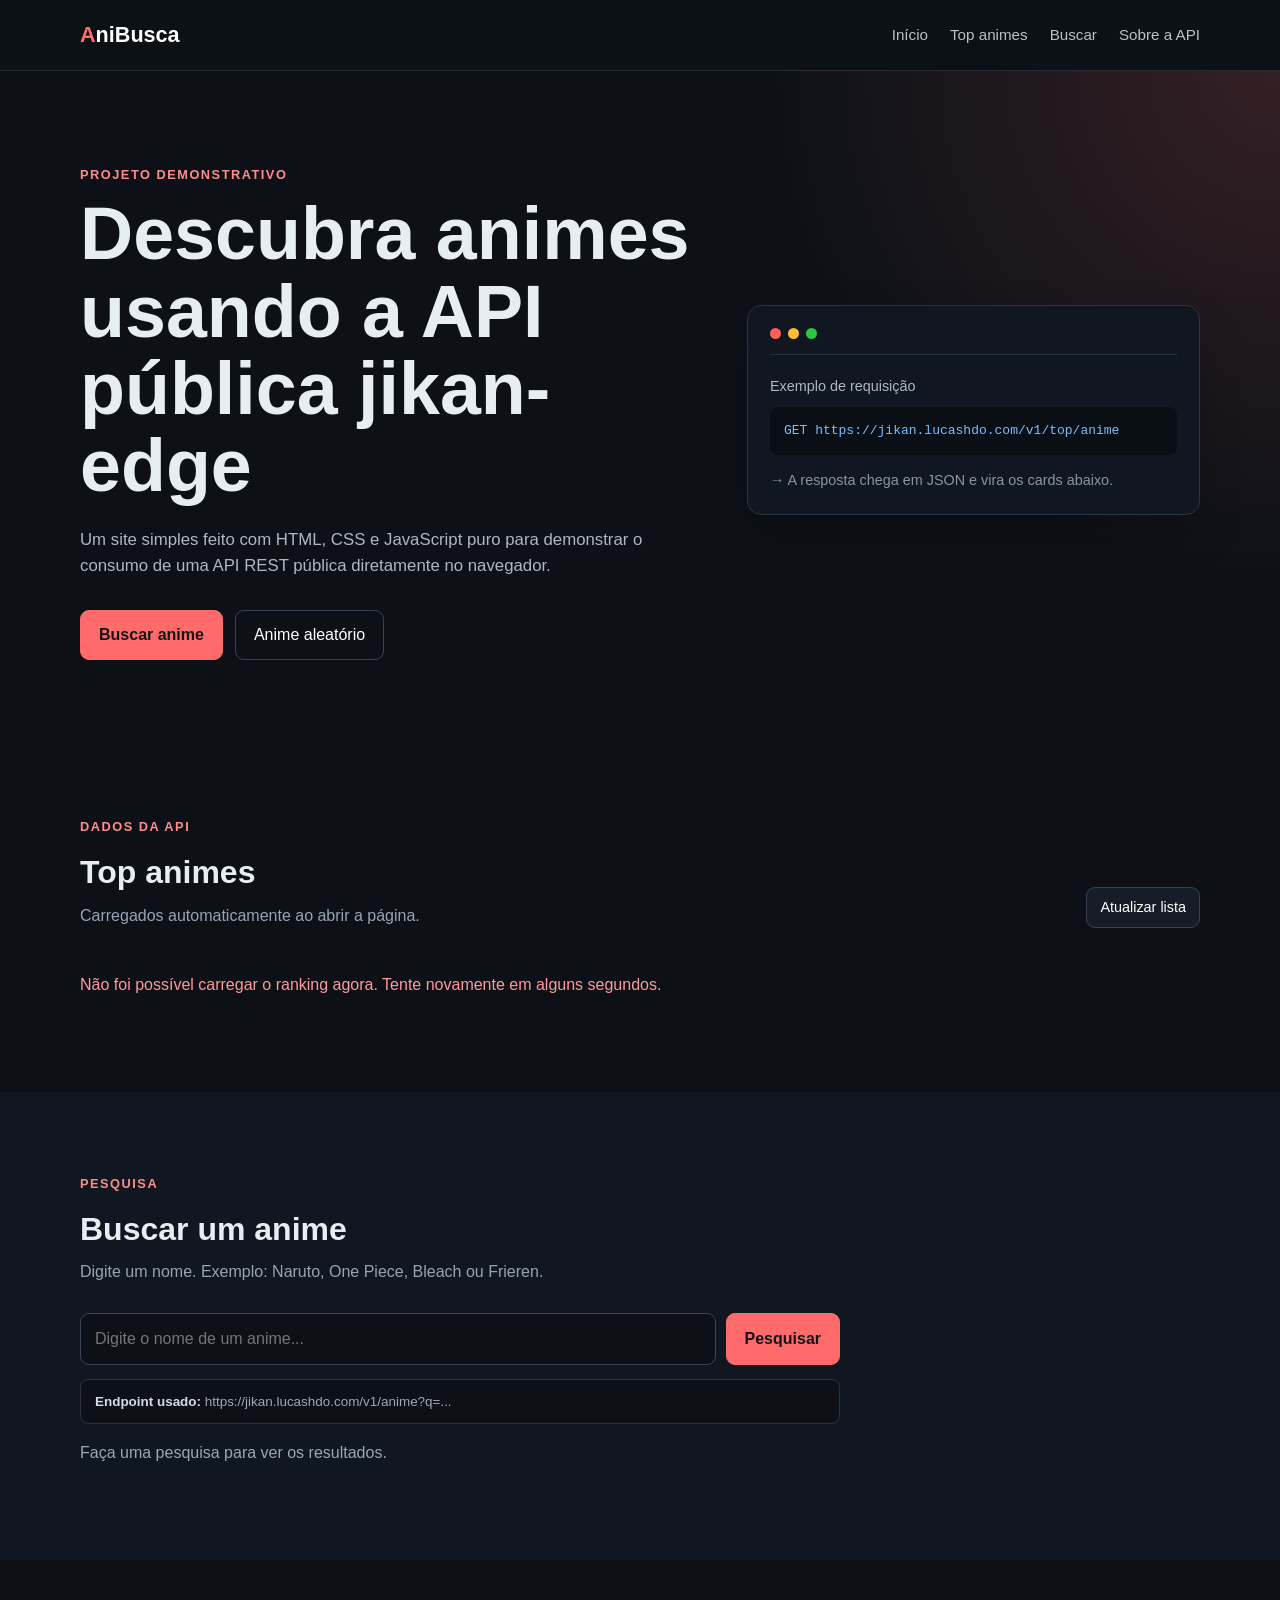
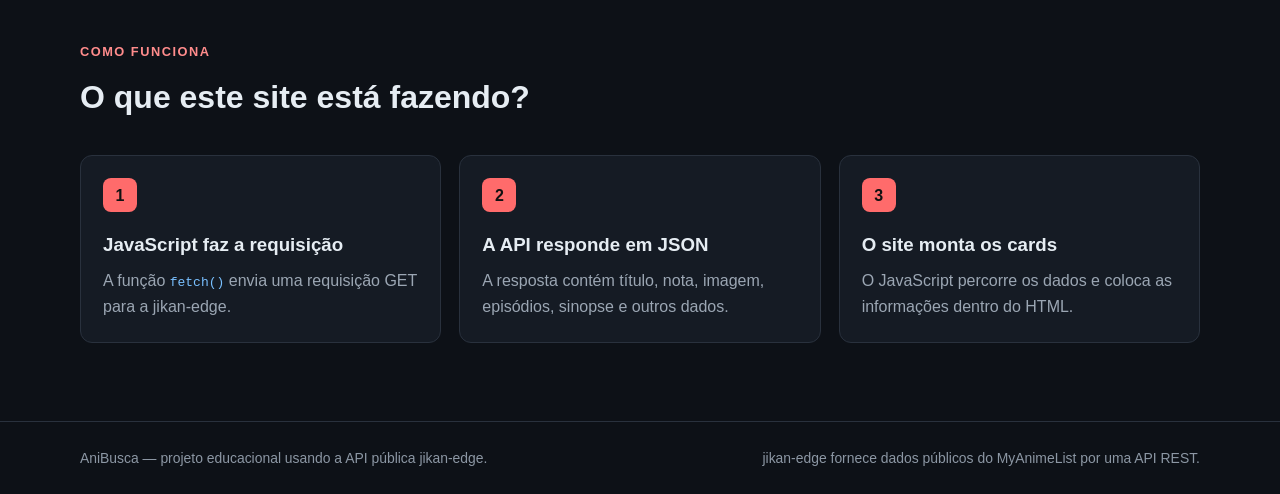
==== commit 03f8dbc5: "corrigido o problema da api" ====
--- a/index.html
+++ b/index.html
@@ -3,7 +3,7 @@
 <head>
     <meta charset="UTF-8">
     <meta name="viewport" content="width=device-width, initial-scale=1.0">
-    <title>AniBusca - Demonstração da API Jikan</title>
+    <title>AniBusca - Demonstração da API jikan-edge</title>
     <link rel="stylesheet" href="css/style.css">
 </head>
 <body>
@@ -25,7 +25,7 @@
             <div class="container hero-conteudo">
                 <div class="hero-texto">
                     <span class="tag">Projeto demonstrativo</span>
-                    <h1>Descubra animes usando a API pública Jikan</h1>
+                    <h1>Descubra animes usando a API pública jikan-edge</h1>
                     <p>
                         Um site simples feito com HTML, CSS e JavaScript puro para demonstrar
                         o consumo de uma API REST pública diretamente no navegador.
@@ -44,7 +44,7 @@
                         <span class="bolinha verde"></span>
                     </div>
                     <p class="painel-titulo">Exemplo de requisição</p>
-                    <code>GET https://api.jikan.moe/v4/top/anime</code>
+                    <code>GET https://jikan.lucashdo.com/v1/top/anime</code>
                     <p class="painel-resposta">→ A resposta chega em JSON e vira os cards abaixo.</p>
                 </div>
             </div>
@@ -88,7 +88,7 @@
 
                 <div class="endpoint-box">
                     <strong>Endpoint usado:</strong>
-                    <span id="endpointBusca">https://api.jikan.moe/v4/anime?q=...</span>
+                    <span id="endpointBusca">https://jikan.lucashdo.com/v1/anime?q=...</span>
                 </div>
 
                 <div class="mensagem" id="mensagemBusca">
@@ -111,7 +111,7 @@
                     <article class="passo">
                         <span>1</span>
                         <h3>JavaScript faz a requisição</h3>
-                        <p>A função <code>fetch()</code> envia uma requisição GET para a Jikan.</p>
+                        <p>A função <code>fetch()</code> envia uma requisição GET para a jikan-edge.</p>
                     </article>
 
                     <article class="passo">
@@ -132,8 +132,8 @@
 
     <footer class="rodape">
         <div class="container">
-            <p>AniBusca — projeto educacional usando a Jikan API v4.</p>
-            <p>Jikan é uma API não oficial para dados do MyAnimeList.</p>
+            <p>AniBusca — projeto educacional usando a API pública jikan-edge.</p>
+            <p>jikan-edge fornece dados públicos do MyAnimeList por uma API REST.</p>
         </div>
     </footer>
 
--- a/css/style.css
+++ b/css/style.css
@@ -0,0 +1,533 @@
+* {
+    box-sizing: border-box;
+    margin: 0;
+    padding: 0;
+}
+
+html {
+    scroll-behavior: smooth;
+}
+
+body {
+    font-family: Arial, Helvetica, sans-serif;
+    background: #0d1117;
+    color: #e6edf3;
+    line-height: 1.6;
+}
+
+button,
+input {
+    font: inherit;
+}
+
+button,
+a {
+    -webkit-tap-highlight-color: transparent;
+}
+
+img {
+    display: block;
+    max-width: 100%;
+}
+
+.container {
+    width: min(1120px, 90%);
+    margin: 0 auto;
+}
+
+.cabecalho {
+    position: sticky;
+    top: 0;
+    z-index: 20;
+    background: rgba(13, 17, 23, 0.94);
+    border-bottom: 1px solid #242b36;
+    backdrop-filter: blur(8px);
+}
+
+.cabecalho-conteudo {
+    min-height: 70px;
+    display: flex;
+    align-items: center;
+    justify-content: space-between;
+    gap: 24px;
+}
+
+.logo {
+    color: #ffffff;
+    text-decoration: none;
+    font-size: 1.35rem;
+    font-weight: 800;
+}
+
+.logo::first-letter {
+    color: #ff6b6b;
+}
+
+.menu {
+    display: flex;
+    gap: 22px;
+    flex-wrap: wrap;
+}
+
+.menu a {
+    color: #b8c1cc;
+    text-decoration: none;
+    font-size: 0.95rem;
+}
+
+.menu a:hover {
+    color: #ffffff;
+}
+
+.hero {
+    padding: 90px 0 75px;
+    background:
+        radial-gradient(circle at top right, rgba(255, 107, 107, 0.16), transparent 35%),
+        #0d1117;
+}
+
+.hero-conteudo {
+    display: grid;
+    grid-template-columns: 1.15fr 0.85fr;
+    gap: 54px;
+    align-items: center;
+}
+
+.tag {
+    display: inline-block;
+    color: #ff8c8c;
+    font-size: 0.8rem;
+    font-weight: 700;
+    text-transform: uppercase;
+    letter-spacing: 1.5px;
+    margin-bottom: 10px;
+}
+
+.hero h1 {
+    font-size: clamp(2.4rem, 6vw, 4.6rem);
+    line-height: 1.05;
+    max-width: 760px;
+    margin-bottom: 22px;
+}
+
+.hero-texto > p {
+    color: #aeb7c2;
+    max-width: 650px;
+    font-size: 1.05rem;
+}
+
+.hero-acoes {
+    display: flex;
+    gap: 12px;
+    flex-wrap: wrap;
+    margin-top: 30px;
+}
+
+.botao {
+    border: 1px solid #384252;
+    border-radius: 9px;
+    padding: 11px 18px;
+    background: #171d26;
+    color: #ffffff;
+    text-decoration: none;
+    cursor: pointer;
+    transition: 0.18s ease;
+}
+
+.botao:hover {
+    transform: translateY(-1px);
+    border-color: #6c7788;
+}
+
+.botao-principal {
+    background: #ff6b6b;
+    border-color: #ff6b6b;
+    color: #151515;
+    font-weight: 800;
+}
+
+.botao-principal:hover {
+    background: #ff8282;
+    border-color: #ff8282;
+}
+
+.botao-secundario {
+    background: transparent;
+}
+
+.botao-pequeno {
+    padding: 8px 13px;
+    font-size: 0.9rem;
+}
+
+.painel-api {
+    background: #111720;
+    border: 1px solid #2a3340;
+    border-radius: 14px;
+    padding: 22px;
+    box-shadow: 0 20px 45px rgba(0, 0, 0, 0.2);
+}
+
+.painel-api-topo {
+    display: flex;
+    gap: 7px;
+    padding-bottom: 15px;
+    border-bottom: 1px solid #29313d;
+}
+
+.bolinha {
+    width: 11px;
+    height: 11px;
+    border-radius: 50%;
+}
+
+.vermelha { background: #ff5f57; }
+.amarela { background: #febc2e; }
+.verde { background: #28c840; }
+
+.painel-titulo {
+    color: #aeb7c2;
+    margin: 20px 0 8px;
+    font-size: 0.9rem;
+}
+
+.painel-api code {
+    display: block;
+    padding: 14px;
+    overflow-wrap: anywhere;
+    color: #79c0ff;
+    background: #0a0f15;
+    border-radius: 8px;
+}
+
+.painel-resposta {
+    color: #8b949e;
+    margin-top: 14px;
+    font-size: 0.9rem;
+}
+
+.secao {
+    padding: 78px 0;
+}
+
+.secao-clara {
+    background: #111720;
+}
+
+.secao-cabecalho {
+    display: flex;
+    align-items: end;
+    justify-content: space-between;
+    gap: 24px;
+    margin-bottom: 28px;
+}
+
+.secao h2 {
+    font-size: 2rem;
+    margin-bottom: 4px;
+}
+
+.secao-cabecalho p {
+    color: #98a4b3;
+}
+
+.mensagem {
+    color: #9ca7b4;
+    padding: 16px 0;
+}
+
+.mensagem.erro {
+    color: #ff9a9a;
+}
+
+.grade-animes {
+    display: grid;
+    grid-template-columns: repeat(4, 1fr);
+    gap: 20px;
+}
+
+.card-anime {
+    background: #151b24;
+    border: 1px solid #27303c;
+    border-radius: 12px;
+    overflow: hidden;
+    display: flex;
+    flex-direction: column;
+    min-width: 0;
+}
+
+.card-anime:hover {
+    border-color: #4b5768;
+}
+
+.card-imagem {
+    width: 100%;
+    aspect-ratio: 3 / 4;
+    object-fit: cover;
+    background: #222b37;
+}
+
+.card-conteudo {
+    padding: 15px;
+    display: flex;
+    flex-direction: column;
+    flex: 1;
+}
+
+.card-conteudo h3 {
+    font-size: 1rem;
+    line-height: 1.3;
+    margin-bottom: 10px;
+}
+
+.card-info {
+    display: flex;
+    gap: 8px;
+    flex-wrap: wrap;
+    color: #aeb7c2;
+    font-size: 0.82rem;
+    margin-bottom: 13px;
+}
+
+.nota {
+    color: #ffd166;
+    font-weight: 700;
+}
+
+.card-botao {
+    width: 100%;
+    margin-top: auto;
+    border: 1px solid #364152;
+    background: #202733;
+    color: #f0f3f6;
+    border-radius: 7px;
+    padding: 9px 10px;
+    cursor: pointer;
+}
+
+.card-botao:hover {
+    background: #2a3340;
+}
+
+.form-busca {
+    display: flex;
+    gap: 10px;
+    max-width: 760px;
+}
+
+.form-busca input {
+    flex: 1;
+    min-width: 0;
+    padding: 12px 14px;
+    border: 1px solid #3a4555;
+    border-radius: 9px;
+    background: #0d1117;
+    color: #ffffff;
+    outline: none;
+}
+
+.form-busca input:focus {
+    border-color: #ff6b6b;
+}
+
+.endpoint-box {
+    margin-top: 14px;
+    padding: 11px 14px;
+    max-width: 760px;
+    background: #0d1117;
+    border: 1px solid #29313d;
+    border-radius: 8px;
+    color: #9da8b5;
+    font-size: 0.84rem;
+    overflow-wrap: anywhere;
+}
+
+.endpoint-box strong {
+    color: #d5dbe3;
+}
+
+.passos {
+    display: grid;
+    grid-template-columns: repeat(3, 1fr);
+    gap: 18px;
+}
+
+.passo {
+    background: #151b24;
+    border: 1px solid #29313d;
+    border-radius: 12px;
+    padding: 22px;
+}
+
+.passo > span {
+    width: 34px;
+    height: 34px;
+    border-radius: 8px;
+    display: grid;
+    place-items: center;
+    background: #ff6b6b;
+    color: #111111;
+    font-weight: 800;
+    margin-bottom: 18px;
+}
+
+.passo h3 {
+    margin-bottom: 8px;
+}
+
+.passo p {
+    color: #9ba6b3;
+}
+
+.passo code {
+    color: #79c0ff;
+}
+
+.rodape {
+    border-top: 1px solid #29313d;
+    padding: 25px 0;
+    color: #8c97a4;
+    font-size: 0.87rem;
+}
+
+.rodape .container {
+    display: flex;
+    justify-content: space-between;
+    gap: 18px;
+    flex-wrap: wrap;
+}
+
+.modal {
+    position: fixed;
+    inset: 0;
+    z-index: 50;
+    display: grid;
+    place-items: center;
+    padding: 20px;
+}
+
+.escondido {
+    display: none;
+}
+
+.modal-fundo {
+    position: absolute;
+    inset: 0;
+    background: rgba(0, 0, 0, 0.76);
+}
+
+.modal-caixa {
+    position: relative;
+    z-index: 2;
+    width: min(760px, 100%);
+    max-height: 88vh;
+    overflow-y: auto;
+    background: #151b24;
+    border: 1px solid #384252;
+    border-radius: 14px;
+    padding: 24px;
+}
+
+.modal-fechar {
+    position: absolute;
+    top: 11px;
+    right: 14px;
+    border: none;
+    background: transparent;
+    color: #ffffff;
+    font-size: 2rem;
+    cursor: pointer;
+}
+
+.detalhes {
+    display: grid;
+    grid-template-columns: 190px 1fr;
+    gap: 24px;
+}
+
+.detalhes img {
+    width: 190px;
+    border-radius: 9px;
+}
+
+.detalhes h2 {
+    padding-right: 35px;
+    line-height: 1.2;
+    margin-bottom: 12px;
+}
+
+.detalhes-meta {
+    color: #b1bbc7;
+    margin-bottom: 14px;
+}
+
+.detalhes-sinopse {
+    color: #c3cad3;
+    margin-top: 16px;
+}
+
+.detalhes-link {
+    display: inline-block;
+    margin-top: 18px;
+    color: #ff8c8c;
+}
+
+.carregando-modal {
+    color: #aeb7c2;
+    padding: 30px 0;
+}
+
+@media (max-width: 900px) {
+    .hero-conteudo {
+        grid-template-columns: 1fr;
+    }
+
+    .grade-animes {
+        grid-template-columns: repeat(2, 1fr);
+    }
+
+    .passos {
+        grid-template-columns: 1fr;
+    }
+}
+
+@media (max-width: 650px) {
+    .cabecalho-conteudo {
+        align-items: flex-start;
+        flex-direction: column;
+        padding: 16px 0;
+    }
+
+    .menu {
+        gap: 12px;
+    }
+
+    .hero {
+        padding-top: 58px;
+    }
+
+    .secao {
+        padding: 58px 0;
+    }
+
+    .secao-cabecalho {
+        align-items: flex-start;
+        flex-direction: column;
+    }
+
+    .grade-animes {
+        grid-template-columns: 1fr;
+    }
+
+    .form-busca {
+        flex-direction: column;
+    }
+
+    .detalhes {
+        grid-template-columns: 1fr;
+    }
+
+    .detalhes img {
+        width: 150px;
+    }
+}
